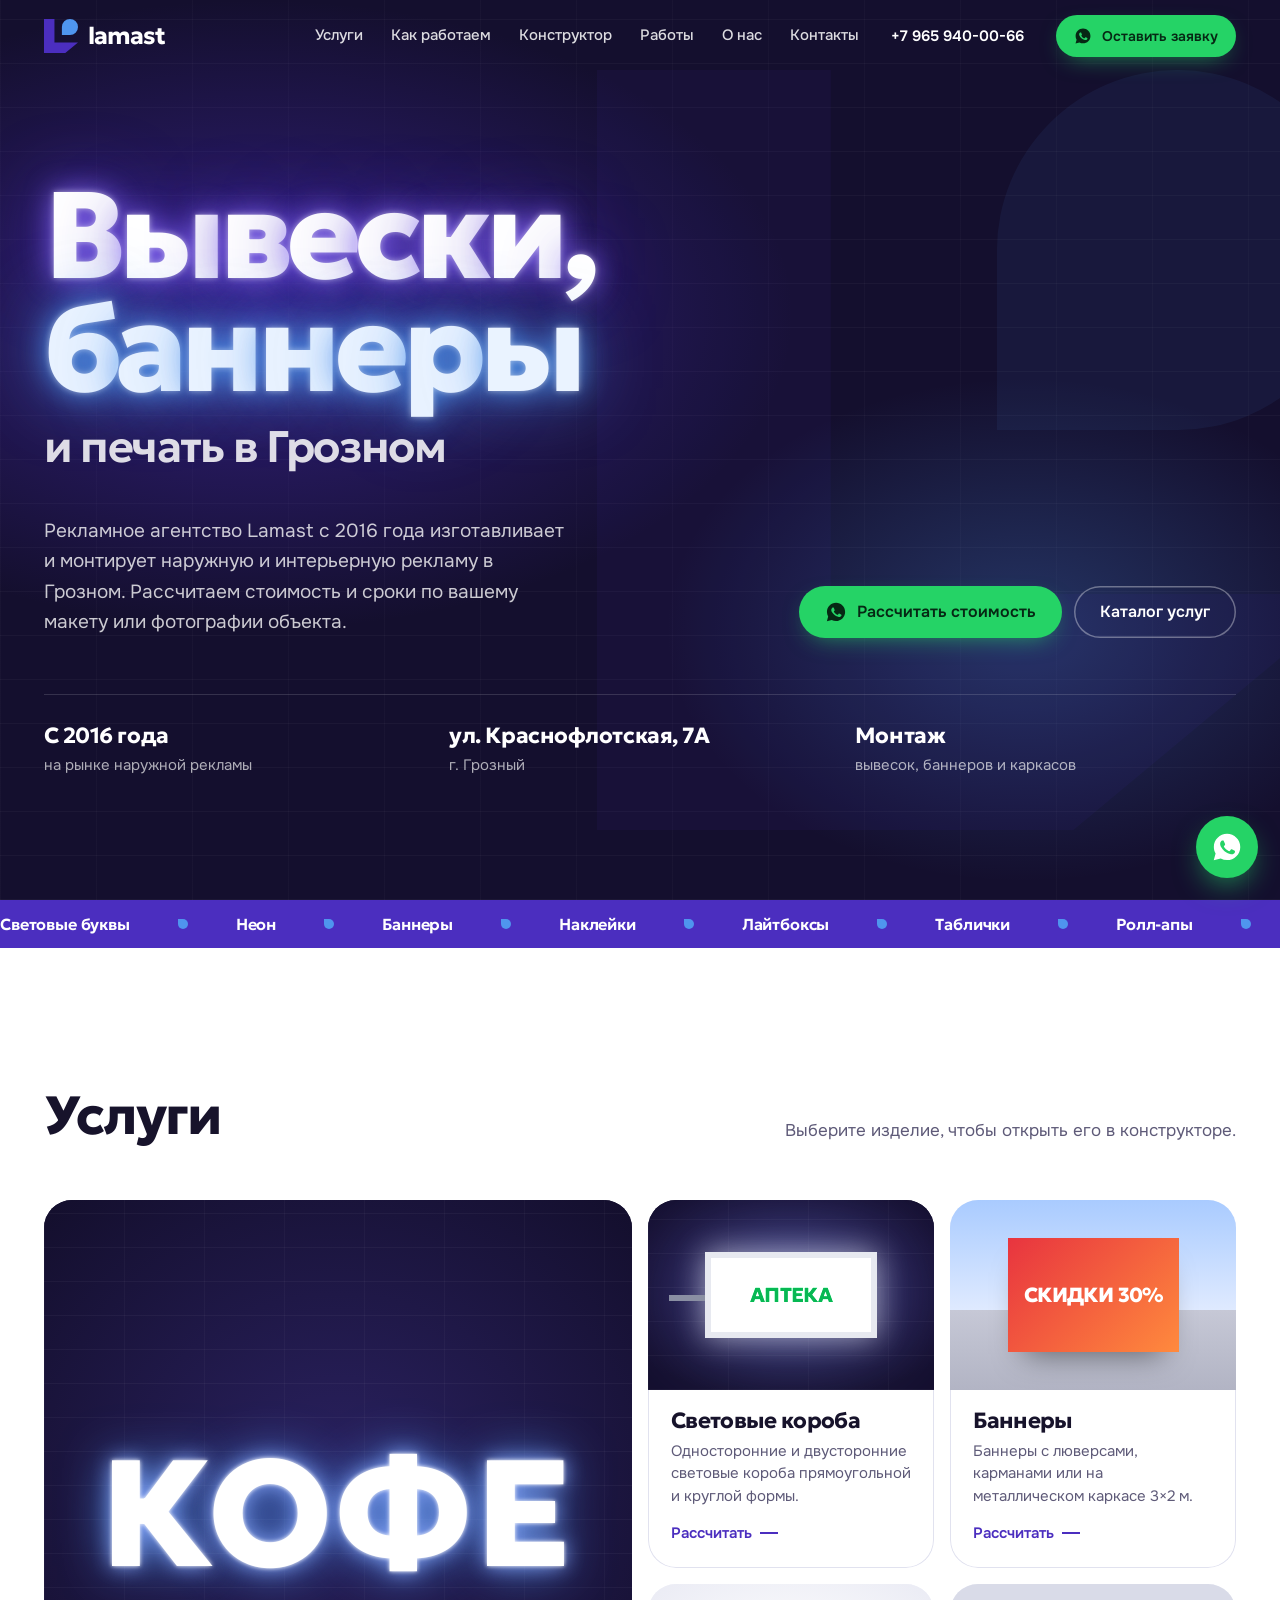
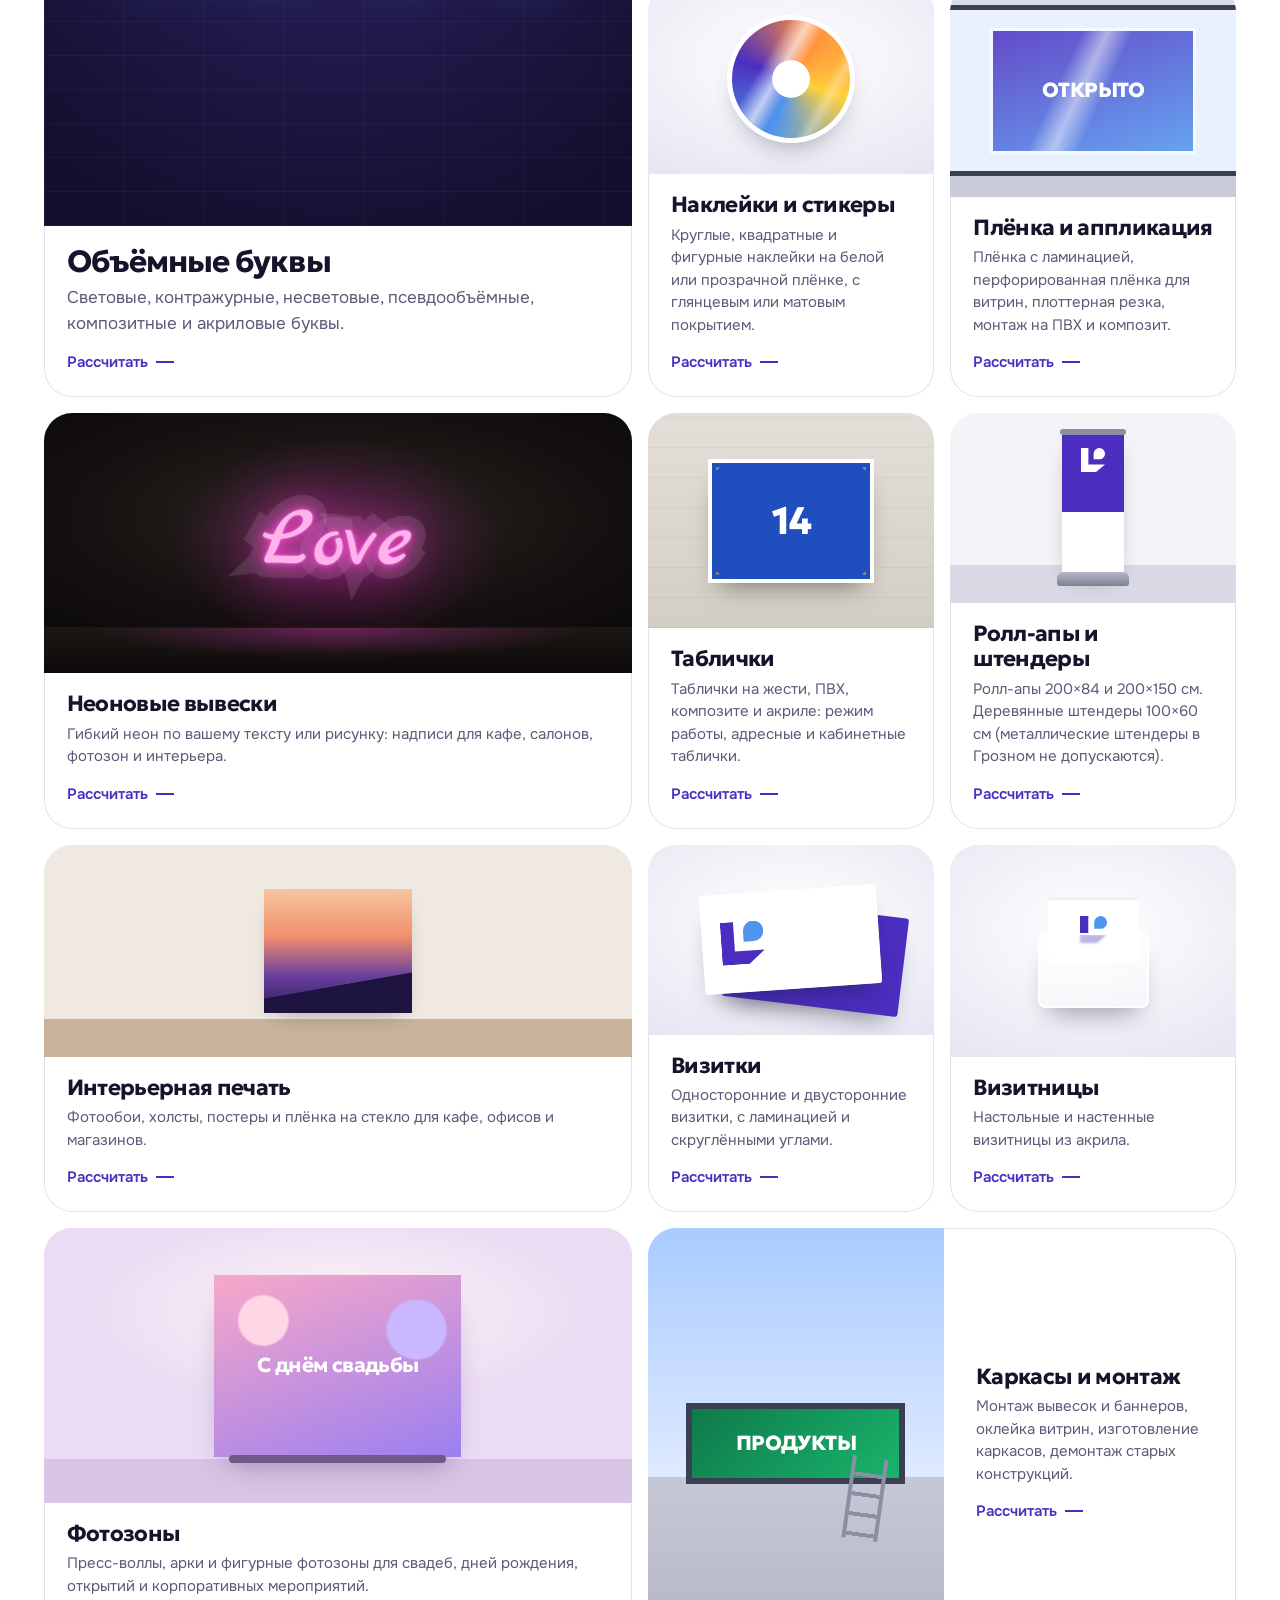
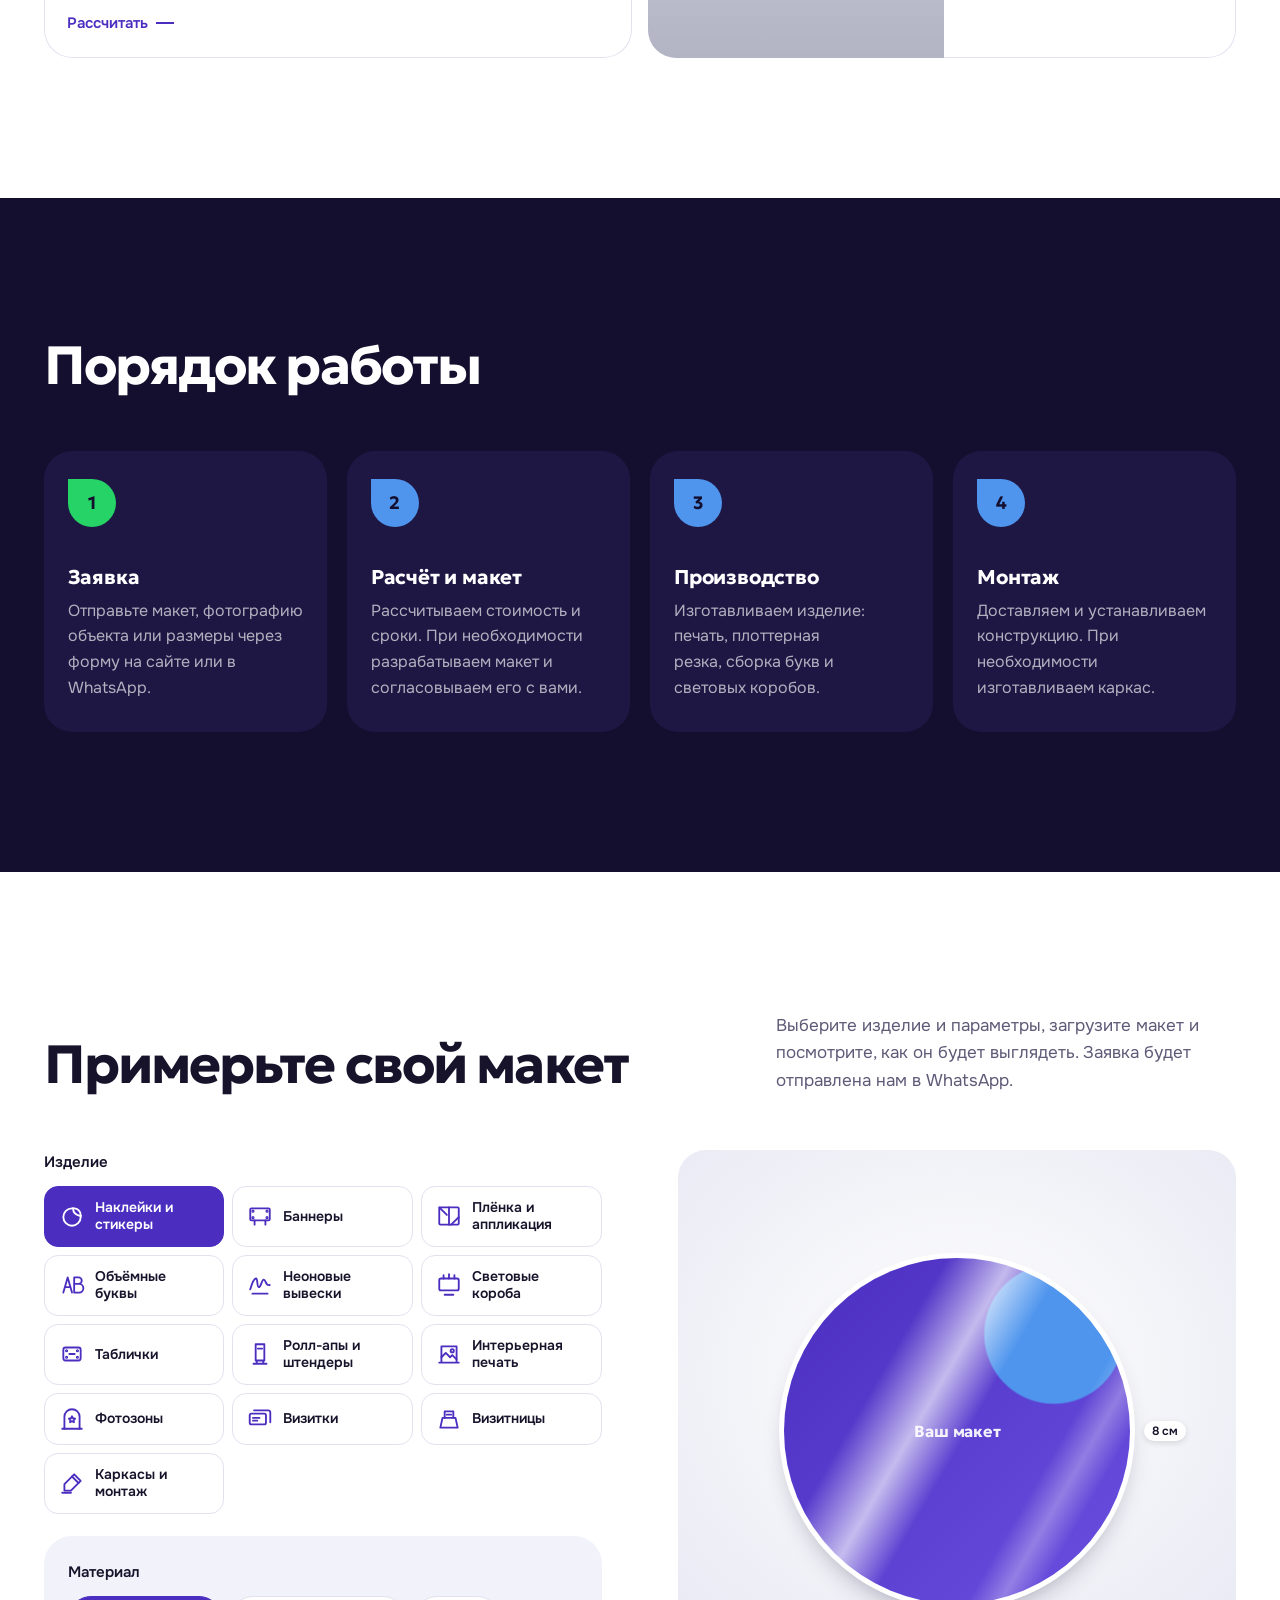
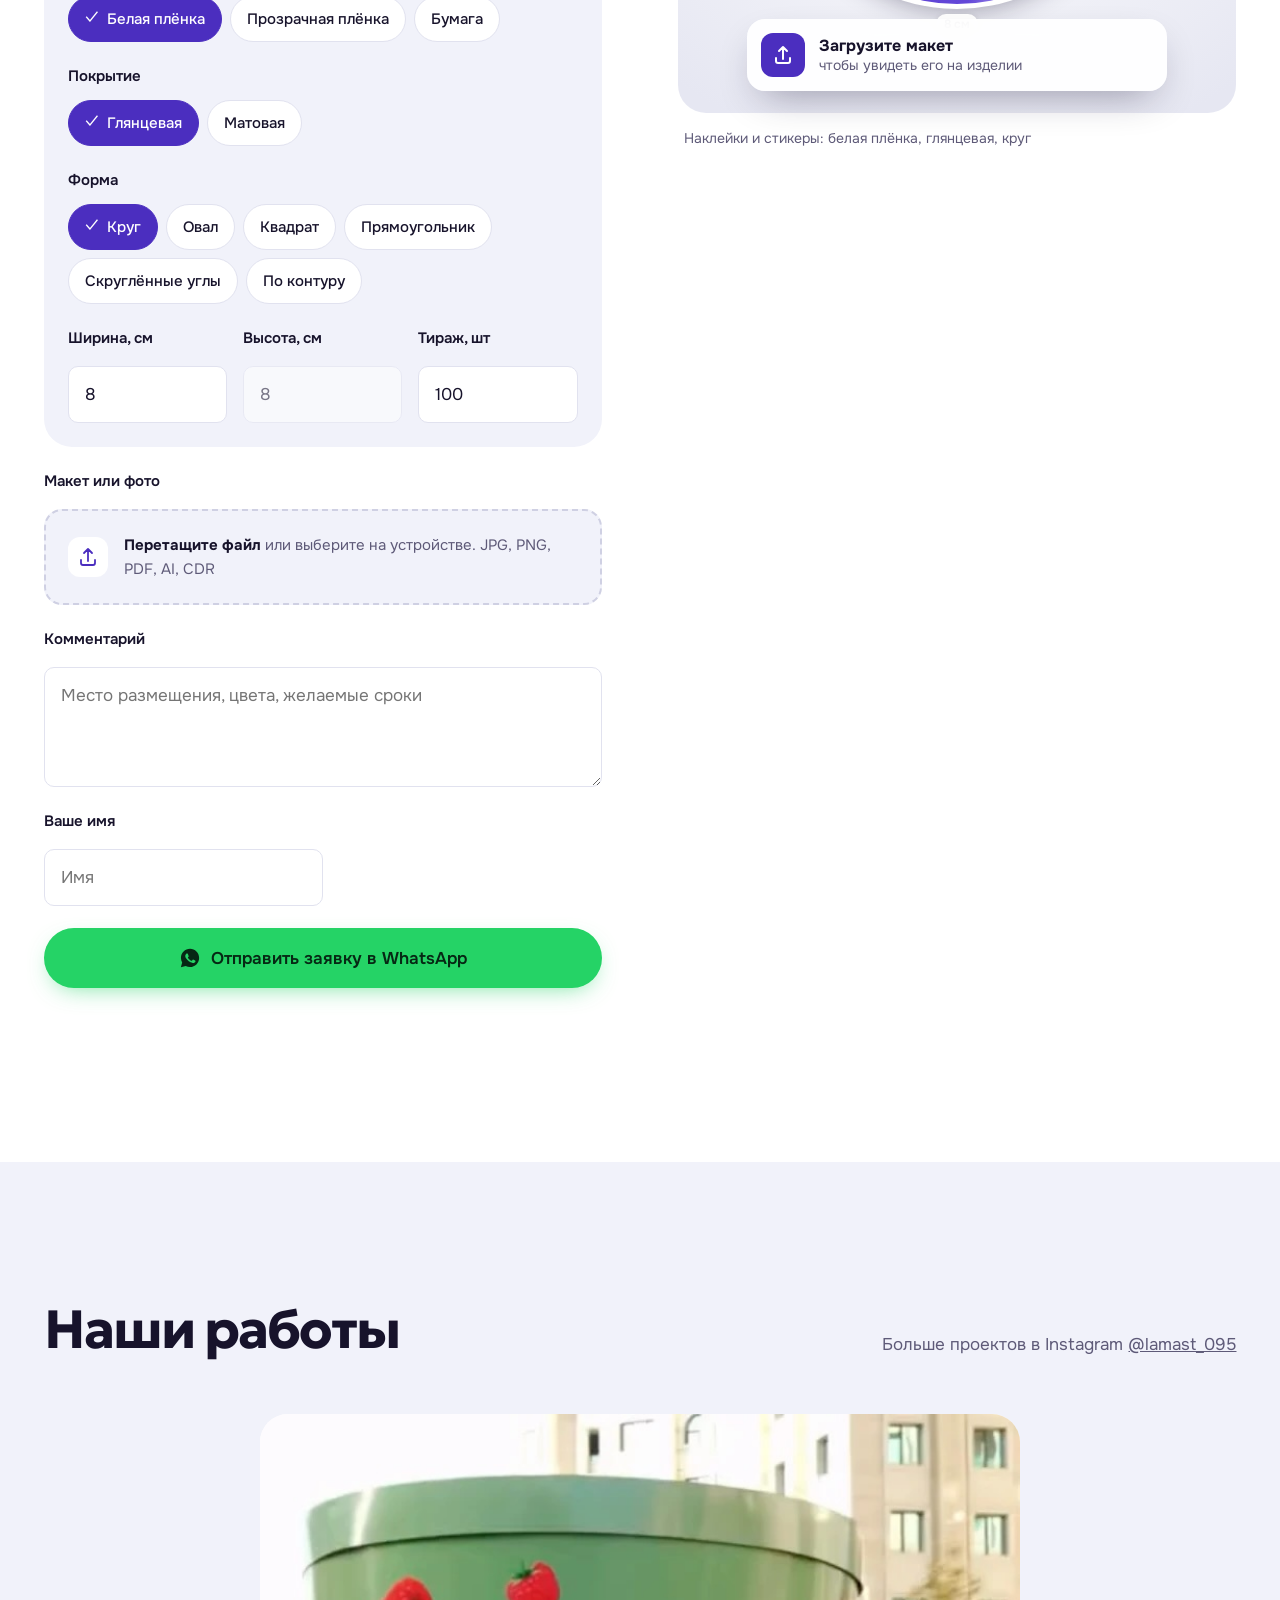
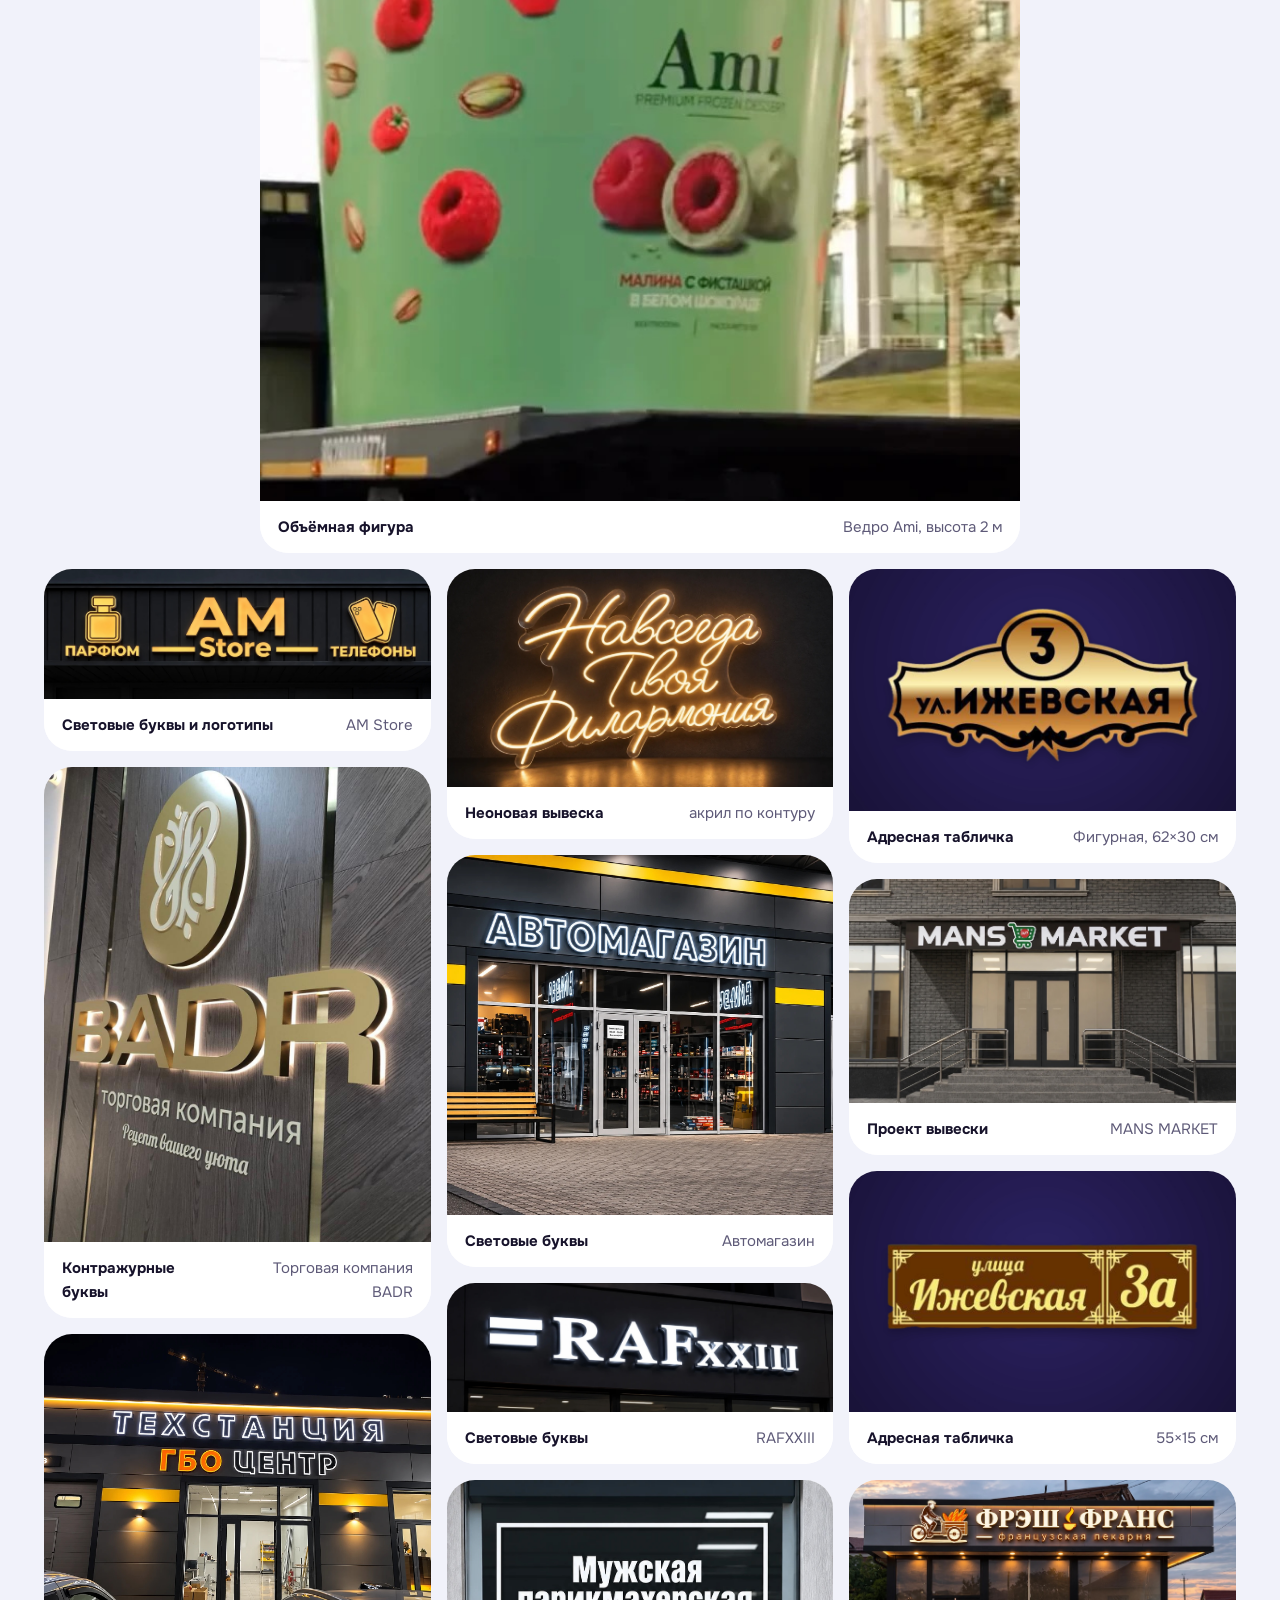
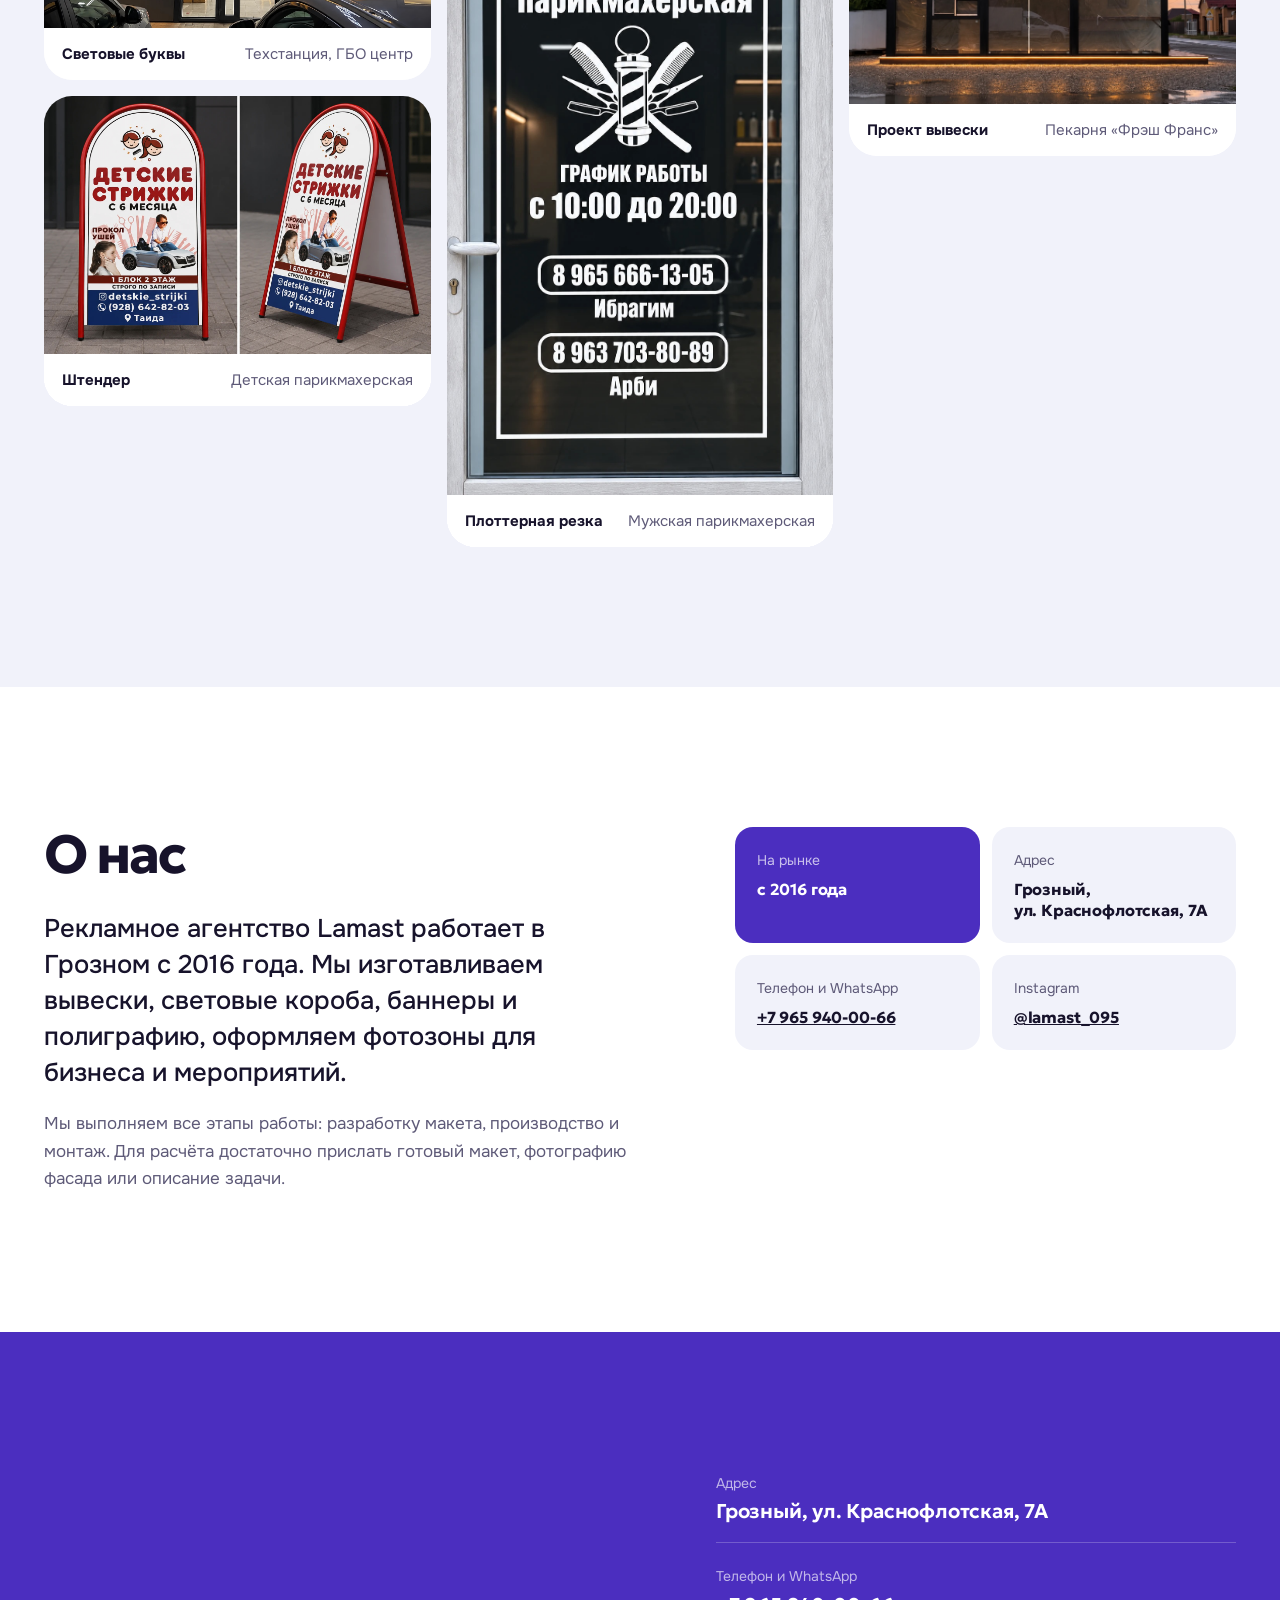
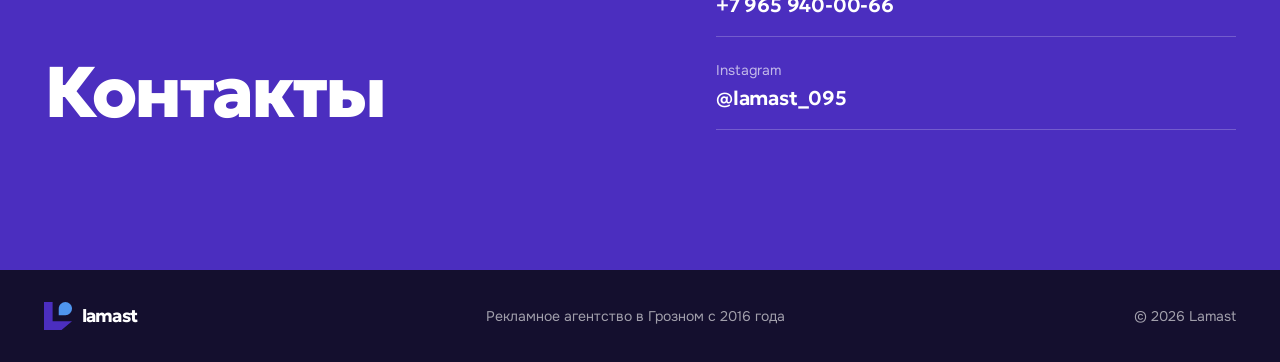
==== index.html @ 2061dadb "Новое фото MANS MARKET в работах Co-Authored-By: Claude Opus 5.5 <noreply@anthropic.com>" ====
<!doctype html>
<html lang="ru">
<head>
  <meta charset="utf-8">
  <meta name="viewport" content="width=device-width, initial-scale=1">
  <title>Lamast: вывески, баннеры и печать в Грозном</title>
  <meta name="description" content="Рекламное агентство в Грозном с 2016 года. Световые буквы и короба, баннеры, наклейки, таблички, ролл-апы, фотозоны и визитки. Расчёт стоимости по вашему макету.">
  <meta name="theme-color" content="#140F2E">
  <meta property="og:title" content="Lamast, рекламное агентство в Грозном">
  <meta property="og:description" content="Вывески, баннеры, наклейки, фотозоны и визитки. Грозный, Краснофлотская, 7А.">
  <link rel="icon" href="assets/logo-mark.svg" type="image/svg+xml">
  <link rel="preconnect" href="https://fonts.googleapis.com">
  <link rel="preconnect" href="https://fonts.gstatic.com" crossorigin>
  <link href="https://fonts.googleapis.com/css2?family=Geologica:wght@400;500;600;700;800&family=Onest:wght@400;500;600&family=Marck+Script&display=swap" rel="stylesheet">
  <link rel="stylesheet" href="styles.css?v=202611181618">
  <script type="application/ld+json">
  {
    "@context": "https://schema.org",
    "@type": "LocalBusiness",
    "name": "Lamast",
    "description": "Рекламное агентство: вывески, световые буквы и короба, баннеры, наклейки, таблички, ролл-апы, фотозоны, визитки",
    "foundingDate": "2016",
    "telephone": "+7 965 940-00-66",
    "address": {
      "@type": "PostalAddress",
      "streetAddress": "ул. Краснофлотская, 7А",
      "addressLocality": "Грозный",
      "addressRegion": "Чеченская Республика",
      "addressCountry": "RU"
    },
    "areaServed": "Грозный",
    "sameAs": ["https://instagram.com/lamast_095"]
  }
  </script>
</head>
<body>
<a class="skip" href="#brief">К форме заявки</a>

<header class="nav" id="top">
  <div class="wrap nav__in">
    <a class="brand" href="#top" aria-label="Lamast, на главную">
      <img src="assets/logo-mark.svg" alt="" width="34" height="34">
      <span>lamast</span>
    </a>
    <nav class="nav__links" aria-label="Разделы">
      <a href="#services">Услуги</a>
      <a href="#process">Как работаем</a>
      <a href="#brief">Конструктор</a>
      <a href="#works">Работы</a>
      <a href="#about">О нас</a>
      <a href="#contacts">Контакты</a>
    </nav>
    <a class="nav__phone" data-cfg="phone" href="tel:+79659400066">+7 965 940-00-66</a>
    <a class="btn btn--wa btn--sm" href="#brief">
      <svg aria-hidden="true" viewBox="0 0 24 24"><use href="#i-wa"/></svg>
      Оставить заявку
    </a>
    <button class="nav__burger" aria-label="Меню" aria-expanded="false"><span></span><span></span></button>
  </div>
</header>

<main>
  <!-- HERO: ночной фасад, заголовок «включается» как световые буквы -->
  <section class="hero">
    <div class="hero__wall" aria-hidden="true"></div>
    <div class="wrap hero__in">
      <h1 class="hero__title" aria-label="Вывески, баннеры и печать в Грозном">
        <span class="neon" data-neon>Вывески,</span>
        <span class="neon neon--blue" data-neon>баннеры</span>
        <span class="hero__plain">и печать в Грозном</span>
      </h1>
      <div class="hero__row">
        <p class="hero__lead">Рекламное агентство Lamast с 2016 года изготавливает и монтирует наружную и интерьерную рекламу в Грозном. Рассчитаем стоимость и сроки по вашему макету или фотографии объекта.</p>
        <div class="hero__cta">
          <a class="btn btn--wa" href="#brief">
            <svg aria-hidden="true" viewBox="0 0 24 24"><use href="#i-wa"/></svg>
            Рассчитать стоимость
          </a>
          <a class="btn btn--ghost" href="#services">Каталог услуг</a>
        </div>
      </div>
      <ul class="hero__facts">
        <li><b>С 2016 года</b> на рынке наружной рекламы</li>
        <li><b>ул. Краснофлотская, 7А</b> г. Грозный</li>
        <li><b>Монтаж</b> вывесок, баннеров и каркасов</li>
      </ul>
    </div>
  </section>

  <!-- бегущая строка -->
  <div class="ticker" aria-hidden="true">
    <div class="ticker__track">
      <span>Световые буквы</span><span>Неон</span><span>Баннеры</span><span>Наклейки</span><span>Лайтбоксы</span><span>Таблички</span><span>Ролл-апы</span><span>Фотозоны</span><span>Визитки</span><span>Оклейка витрин</span><span>Интерьерная печать</span>
      <span>Световые буквы</span><span>Неон</span><span>Баннеры</span><span>Наклейки</span><span>Лайтбоксы</span><span>Таблички</span><span>Ролл-апы</span><span>Фотозоны</span><span>Визитки</span><span>Оклейка витрин</span><span>Интерьерная печать</span>
    </div>
  </div>

  <!-- УСЛУГИ -->
  <section class="services" id="services">
    <div class="wrap">
      <div class="sec-head">
        <h2>Услуги</h2>
        <p>Выберите изделие, чтобы открыть его в конструкторе.</p>
      </div>

      <div class="catalog" data-services>
        <!-- карточки строятся из PRODUCTS в script.js -->
      </div>
    </div>
  </section>

  <!-- ПРОЦЕСС: реальная последовательность, поэтому с номерами -->
  <section class="process" id="process">
    <div class="wrap">
      <div class="sec-head sec-head--light">
        <h2>Порядок работы</h2>
      </div>
      <ol class="steps">
        <li>
          <h3>Заявка</h3>
          <p>Отправьте макет, фотографию объекта или размеры через форму на сайте или в WhatsApp.</p>
        </li>
        <li>
          <h3>Расчёт и макет</h3>
          <p>Рассчитываем стоимость и сроки. При необходимости разрабатываем макет и согласовываем его с вами.</p>
        </li>
        <li>
          <h3>Производство</h3>
          <p>Изготавливаем изделие: печать, плоттерная резка, сборка букв и световых коробов.</p>
        </li>
        <li>
          <h3>Монтаж</h3>
          <p>Доставляем и устанавливаем конструкцию. При необходимости изготавливаем каркас.</p>
        </li>
      </ol>
    </div>
  </section>

  <!-- БРИФ → WHATSAPP: конструктор + предпросмотр -->
  <section class="brief" id="brief">
    <div class="wrap">
      <div class="sec-head">
        <h2>Примерьте свой макет</h2>
        <p>Выберите изделие и параметры, загрузите макет и посмотрите, как он будет выглядеть. Заявка будет отправлена нам в WhatsApp.</p>
      </div>
      <div class="brief__in">
        <form id="briefForm" class="brief__form" novalidate>
          <fieldset class="field">
            <legend>Изделие</legend>
            <div class="products" data-products></div>
          </fieldset>

          <div class="config" data-config></div>

          <div class="field">
            <span id="dropLabel">Макет или фото</span>
            <label class="drop" data-drop>
              <input type="file" name="files" multiple accept="image/*,.pdf,.ai,.cdr,.eps,.psd,.svg,.tif,.tiff,.zip" aria-labelledby="dropLabel">
              <svg aria-hidden="true" viewBox="0 0 24 24"><path d="M12 16V4m0 0-4 4m4-4 4 4M5 15v3a2 2 0 0 0 2 2h10a2 2 0 0 0 2-2v-3"/></svg>
              <span><b>Перетащите файл</b> или выберите на устройстве. JPG, PNG, PDF, AI, CDR</span>
            </label>
            <ul class="files" data-files></ul>
          </div>

          <label class="field">
            <span>Комментарий</span>
            <textarea name="desc" rows="3" placeholder="Место размещения, цвета, желаемые сроки"></textarea>
          </label>

          <div class="field-row" data-contact-row>
            <label class="field" data-city-field>
              <span>Адрес объекта</span>
              <input name="city" type="text" value="Грозный" placeholder="Город, улица" autocomplete="address-level2">
            </label>
            <label class="field">
              <span>Ваше имя</span>
              <input name="name" type="text" placeholder="Имя" autocomplete="given-name">
            </label>
          </div>

          <button class="btn btn--wa btn--lg" type="submit">
            <svg aria-hidden="true" viewBox="0 0 24 24"><use href="#i-wa"/></svg>
            Отправить заявку в WhatsApp
          </button>
          <p class="form-note" data-note role="status" aria-live="polite"></p>
        </form>

        <aside class="preview" aria-label="Предпросмотр">
          <div class="stage-wrap">
            <div class="stage" data-stage aria-hidden="true"></div>
            <button type="button" class="stage__upload" data-stage-upload>
              <svg aria-hidden="true" viewBox="0 0 24 24"><path d="M12 16V4m0 0-4 4m4-4 4 4M5 15v3a2 2 0 0 0 2 2h10a2 2 0 0 0 2-2v-3"/></svg>
              <span><b>Загрузите макет</b>чтобы увидеть его на изделии</span>
            </button>
            <div class="stage__tools" data-stage-tools hidden>
              <div class="seg" role="group" aria-label="Как разместить макет">
                <button type="button" data-fit="cover" aria-pressed="true">Заполнить</button>
                <button type="button" data-fit="contain" aria-pressed="false">Целиком</button>
              </div>
              <div class="stage__pics" data-stage-pics></div>
              <button type="button" class="stage__replace" data-crop-open>Обрезать</button>
              <button type="button" class="stage__replace stage__replace--plain" data-stage-replace>Заменить</button>
            </div>
          </div>
          <p class="stage__cap" data-stage-cap></p>
        </aside>
      </div>
    </div>
  </section>

  <!-- РАБОТЫ: фото в assets/works -->
  <section class="works" id="works">
    <div class="wrap">
      <div class="sec-head">
        <h2>Наши работы</h2>
        <p>Больше проектов в Instagram <a data-cfg="insta" href="#" target="_blank" rel="noopener">@lamast_095</a></p>
      </div>
      <div class="works__grid">
        <figure class="work work--feature">
          <img src="assets/works/ami.jpg" alt="Объёмная фигура: ведро Ami высотой 2 м" width="730" height="660" loading="lazy" decoding="async">
          <figcaption><b>Объёмная фигура</b><span>Ведро Ami, высота 2 м</span></figcaption>
        </figure>
        <figure class="work">
          <img src="assets/works/amstore.jpg" alt="Световые буквы и логотипы: AM Store" width="1800" height="601" loading="lazy" decoding="async">
          <figcaption><b>Световые буквы и логотипы</b><span>AM Store</span></figcaption>
        </figure>
        <figure class="work">
          <img src="assets/works/badr.jpg" alt="Контражурные буквы: Торговая компания BADR" width="960" height="1180" loading="lazy" decoding="async">
          <figcaption><b>Контражурные буквы</b><span>Торговая компания BADR</span></figcaption>
        </figure>
        <figure class="work">
          <img src="assets/works/techstation.jpg" alt="Световые буквы: Техстанция, ГБО центр" width="1439" height="1093" loading="lazy" decoding="async">
          <figcaption><b>Световые буквы</b><span>Техстанция, ГБО центр</span></figcaption>
        </figure>
        <figure class="work">
          <img src="assets/works/shtender.jpg" alt="Штендер: Детская парикмахерская" width="1536" height="1024" loading="lazy" decoding="async">
          <figcaption><b>Штендер</b><span>Детская парикмахерская</span></figcaption>
        </figure>
        <figure class="work">
          <img src="assets/works/neon.jpg" alt="Неоновая вывеска: акрил по контуру, тёплый белый" width="1672" height="941" loading="lazy" decoding="async">
          <figcaption><b>Неоновая вывеска</b><span>акрил по контуру</span></figcaption>
        </figure>
        <figure class="work">
          <img src="assets/works/automag.jpg" alt="Световые буквы: Автомагазин" width="1300" height="1209" loading="lazy" decoding="async">
          <figcaption><b>Световые буквы</b><span>Автомагазин</span></figcaption>
        </figure>
        <figure class="work">
          <img src="assets/works/raf.jpg" alt="Световые буквы: RAFXXIII" width="1800" height="601" loading="lazy" decoding="async">
          <figcaption><b>Световые буквы</b><span>RAFXXIII</span></figcaption>
        </figure>
        <figure class="work">
          <img src="assets/works/barber.jpg" alt="Плоттерная резка: Мужская парикмахерская" width="995" height="1580" loading="lazy" decoding="async">
          <figcaption><b>Плоттерная резка</b><span>Мужская парикмахерская</span></figcaption>
        </figure>
        <figure class="work">
          <img src="assets/works/sign1.jpg" alt="Адресная табличка: Фигурная, 62×30 см" width="1600" height="1000" loading="lazy" decoding="async">
          <figcaption><b>Адресная табличка</b><span>Фигурная, 62×30 см</span></figcaption>
        </figure>
        <figure class="work">
          <img src="assets/works/mansmarket.jpg" alt="Проект вывески: MANS MARKET" width="1651" height="953" loading="lazy" decoding="async">
          <figcaption><b>Проект вывески</b><span>MANS MARKET</span></figcaption>
        </figure>
        <figure class="work">
          <img src="assets/works/sign2.jpg" alt="Адресная табличка: 55×15 см" width="1600" height="1000" loading="lazy" decoding="async">
          <figcaption><b>Адресная табличка</b><span>55×15 см</span></figcaption>
        </figure>
        <figure class="work">
          <img src="assets/works/fresh.jpg" alt="Проект вывески: Пекарня «Фрэш Франс»" width="1651" height="953" loading="lazy" decoding="async">
          <figcaption><b>Проект вывески</b><span>Пекарня «Фрэш Франс»</span></figcaption>
        </figure>
      </div>
    </div>
  </section>

  <!-- О НАС -->
  <section class="about" id="about">
    <div class="wrap about__in">
      <div class="about__text">
        <h2>О нас</h2>
        <p class="about__lead">Рекламное агентство Lamast работает в Грозном с 2016 года. Мы изготавливаем вывески, световые короба, баннеры и полиграфию, оформляем фотозоны для бизнеса и мероприятий.</p>
        <p>Мы выполняем все этапы работы: разработку макета, производство и монтаж. Для расчёта достаточно прислать готовый макет, фотографию фасада или описание задачи.</p>
      </div>
      <dl class="about__facts">
        <div><dt>На рынке</dt><dd data-cfg="founded">с 2016 года</dd></div>
        <div><dt>Адрес</dt><dd>Грозный, ул.&nbsp;Краснофлотская, 7А</dd></div>
        <div><dt>Телефон и WhatsApp</dt><dd><a data-cfg="phone2" href="#">+7 965 940-00-66</a></dd></div>
        <div><dt>Instagram</dt><dd><a data-cfg="insta" href="#" target="_blank" rel="noopener">@lamast_095</a></dd></div>
      </dl>
    </div>
  </section>

  <!-- КОНТАКТЫ -->
  <section class="contacts" id="contacts">
    <div class="wrap contacts__in">
      <h2 class="contacts__big">Контакты</h2>
      <dl class="contacts__list">
        <div><dt>Адрес</dt><dd><a data-cfg="address" href="#" target="_blank" rel="noopener">Грозный, ул. Краснофлотская, 7А</a></dd></div>
        <div><dt>Телефон и WhatsApp</dt><dd><a data-cfg="phone" href="#">+7 965 940-00-66</a></dd></div>
        <div><dt>Instagram</dt><dd><a data-cfg="insta" href="#" target="_blank" rel="noopener">@lamast_095</a></dd></div>
      </dl>
    </div>
  </section>
</main>

<footer class="footer">
  <div class="wrap footer__in">
    <a class="brand brand--light" href="#top"><img src="assets/logo-mark.svg" alt="" width="28" height="28"><span>lamast</span></a>
    <p>Рекламное агентство в Грозном с 2016 года</p>
    <p>© <span data-year></span> Lamast</p>
  </div>
</footer>

<!-- плавающая кнопка: сразу открывает чат WhatsApp -->
<a class="fab" href="https://wa.me/79659400066?text=%D0%97%D0%B4%D1%80%D0%B0%D0%B2%D1%81%D1%82%D0%B2%D1%83%D0%B9%D1%82%D0%B5!%20%D0%9F%D0%B8%D1%88%D1%83%20%D1%81%20%D1%81%D0%B0%D0%B9%D1%82%D0%B0%20Lamast." target="_blank" rel="noopener" aria-label="Написать в WhatsApp">
  <svg aria-hidden="true" viewBox="0 0 24 24"><use href="#i-wa"/></svg>
</a>


<!-- окно обрезки макета -->
<dialog class="crop" id="cropModal" aria-labelledby="cropTitle">
  <div class="crop__head">
    <h3 id="cropTitle">Обрезка макета</h3>
    <button type="button" class="crop__x" data-crop-close aria-label="Закрыть">×</button>
  </div>
  <div class="crop__area" data-crop-area>
    <div class="crop__stage" data-crop-stage>
      <canvas class="crop__img" data-crop-canvas></canvas>
      <div class="crop__box" data-crop-box>
        <i data-h="nw"></i><i data-h="ne"></i><i data-h="sw"></i><i data-h="se"></i>
      </div>
    </div>
  </div>
  <div class="crop__bar">
    <div class="seg" role="group" aria-label="Пропорции" data-crop-ratio>
      <button type="button" data-ratio="product" aria-pressed="true">Как у изделия</button>
      <button type="button" data-ratio="1" aria-pressed="false">Квадрат</button>
      <button type="button" data-ratio="free" aria-pressed="false">Свободно</button>
    </div>
    <button type="button" class="chip-btn" data-crop-rotate>Повернуть ↻</button>
    <button type="button" class="chip-btn" data-crop-reset>Исходник</button>
    <span class="crop__spacer"></span>
    <button type="button" class="btn btn--dark" data-crop-save>Сохранить</button>
  </div>
</dialog>

<svg width="0" height="0" style="position:absolute" aria-hidden="true">
  <symbol id="i-wa" viewBox="0 0 24 24"><path fill="currentColor" d="M12.04 2C6.58 2 2.13 6.45 2.13 11.91c0 1.75.46 3.45 1.32 4.95L2.05 22l5.25-1.38a9.9 9.9 0 0 0 4.74 1.21c5.46 0 9.91-4.45 9.91-9.91S17.5 2 12.04 2Zm5.8 14.05c-.24.68-1.42 1.32-1.96 1.37-.5.05-.97.23-3.27-.68-2.77-1.09-4.52-3.92-4.66-4.1-.13-.18-1.11-1.48-1.11-2.82 0-1.34.7-2 .95-2.27.25-.27.54-.34.72-.34h.52c.17 0 .4-.06.62.48.24.56.8 1.94.86 2.08.07.14.11.3.02.48-.09.18-.14.3-.27.45l-.41.48c-.14.13-.28.28-.12.56.16.27.72 1.18 1.54 1.92 1.06.95 1.95 1.24 2.23 1.38.27.14.43.11.59-.07.16-.18.68-.8.86-1.07.18-.27.36-.23.61-.14.25.09 1.6.75 1.87.89.27.14.45.2.52.32.07.11.07.66-.17 1.33Z"/></symbol>
</svg>

<script src="config.js?v=202611181618" defer></script>
<script src="preview.js?v=202611181618" defer></script>
<script src="script.js?v=202611181618" defer></script>
</body>
</html>
---- styles.css ----
/* Lamast — палитра из логотипа */
:root {
  --violet: #4B2EBF;
  --violet-d: #3A219C;
  --sky: #4F95EE;
  --night: #140F2E;
  --night-2: #1E1744;
  --paper: #FFFFFF;
  --mist: #F1F2FA;
  --ink: #17132B;
  --muted: #5E5A78;
  --line: #E1E2EF;
  --wa: #25D366;
  --wa-d: #1DA851;

  --display: "Geologica", "Onest", system-ui, sans-serif;
  --text: "Onest", system-ui, -apple-system, "Segoe UI", sans-serif;

  --wrap: 1520px;
  --pad: clamp(20px, 3.4vw, 56px);
  --r-sm: 10px;
  --r: 18px;
  --r-lg: 28px;
}

*, *::before, *::after { box-sizing: border-box; }
html { scroll-behavior: smooth; scroll-padding-top: 80px; }
body {
  margin: 0;
  font: 400 17px/1.6 var(--text);
  color: var(--ink);
  background: var(--paper);
  -webkit-font-smoothing: antialiased;
}
img, svg { display: block; max-width: 100%; }
a { color: inherit; }
h1, h2, h3 { font-family: var(--display); margin: 0; line-height: 1.05; letter-spacing: -0.035em; text-wrap: balance; }
h2 { font-size: clamp(32px, 4.2vw, 64px); font-weight: 700; }
p { text-wrap: pretty; }
h3 { font-size: 20px; font-weight: 700; letter-spacing: -0.01em; }
p { margin: 0; }

.wrap { max-width: var(--wrap); margin: 0 auto; padding: 0 var(--pad); }

.skip { position: absolute; left: -9999px; top: 8px; z-index: 100; background: var(--paper); padding: 8px 14px; border-radius: 8px; }
.skip:focus { left: 8px; }

:focus-visible { outline: 3px solid var(--sky); outline-offset: 3px; border-radius: 6px; }

/* ---------- buttons ---------- */
.btn {
  --bg: var(--violet); --fg: #fff;
  display: inline-flex; align-items: center; justify-content: center; gap: 10px;
  min-height: 52px; padding: 0 26px;
  font: 600 16px/1 var(--text);
  color: var(--fg); background: var(--bg);
  border: 0; border-radius: 999px; cursor: pointer; text-decoration: none;
  transition: transform .18s ease, background-color .18s ease, box-shadow .18s ease;
}
.btn svg { width: 22px; height: 22px; flex: none; }
.btn:hover { transform: translateY(-2px); }
.btn:active { transform: translateY(0) scale(.98); }
.btn--wa { --bg: var(--wa); --fg: #062814; box-shadow: 0 8px 24px -10px rgba(37, 211, 102, .7); }
.btn--wa:hover { --bg: #2fe172; }
.btn--ghost { --bg: transparent; --fg: #fff; box-shadow: inset 0 0 0 1.5px rgba(255,255,255,.35); }
.btn--ghost:hover { box-shadow: inset 0 0 0 1.5px #fff; }
.btn--dark { --bg: var(--ink); }
.btn--sm { min-height: 42px; padding: 0 18px; font-size: 14px; }
.btn--sm svg { width: 18px; height: 18px; }
.btn--lg { min-height: 60px; padding: 0 32px; font-size: 17px; width: 100%; }

/* ---------- nav ---------- */
.nav {
  position: fixed; inset: 0 0 auto; z-index: 50;
  color: #fff;
  transition: background-color .25s ease, color .25s ease, box-shadow .25s ease;
}
.nav.is-solid { background: rgba(255,255,255,.92); backdrop-filter: blur(12px); color: var(--ink); box-shadow: 0 1px 0 var(--line); }
.nav__in { display: flex; align-items: center; gap: 32px; height: 72px; }
.brand { display: flex; align-items: center; gap: 10px; text-decoration: none; font: 700 24px/1 var(--display); letter-spacing: -0.04em; }
.nav__phone { text-decoration: none; font-weight: 600; font-size: 15px; white-space: nowrap; }
.nav__phone:hover { text-decoration: underline; text-underline-offset: 4px; }
.nav__links { display: flex; gap: 28px; margin-left: auto; }
.nav__links a { white-space: nowrap; text-decoration: none; font-size: 15px; font-weight: 500; opacity: .85; background: linear-gradient(currentColor, currentColor) 0 100% / 0 1.5px no-repeat; transition: background-size .25s ease, opacity .2s; padding-bottom: 2px; }
.nav__links a:hover { opacity: 1; background-size: 100% 1.5px; }
.nav__burger { display: none; }

/* ---------- hero ---------- */
.hero {
  position: relative; overflow: hidden;
  min-height: 100svh;
  display: flex; align-items: center;
  background: var(--night);
  color: #fff;
  padding: 120px 0 64px;
  isolation: isolate;
}
/* фасад: кирпичная кладка + огни улицы */
.hero__wall {
  position: absolute; inset: 0; z-index: -1;
  background:
    radial-gradient(60% 50% at 20% 35%, rgba(75, 46, 191, .55), transparent 70%),
    radial-gradient(40% 40% at 80% 70%, rgba(79, 149, 238, .28), transparent 70%),
    repeating-linear-gradient(0deg, rgba(255,255,255,.035) 0 1px, transparent 1px 44px),
    repeating-linear-gradient(90deg, rgba(255,255,255,.025) 0 1px, transparent 1px 96px),
    var(--night);
}
.hero__wall::after {
  /* логотип как огромный силуэт на стене */
  content: ""; position: absolute; right: -6vw; top: 50%; width: min(62vw, 760px); aspect-ratio: 1;
  transform: translateY(-50%);
  background: url("assets/logo-mark.svg") center / contain no-repeat;
  opacity: .07;
}
.hero__in { width: 100%; }
.hero__title {
  font-size: clamp(48px, 9.6vw, 168px);
  font-weight: 800;
  line-height: .92;
  letter-spacing: -0.05em;
  display: flex; flex-direction: column;
}
.hero__plain { font-weight: 600; font-size: .36em; letter-spacing: -0.03em; margin-top: .5em; color: rgba(255,255,255,.85); }

/* световые буквы */
.neon { display: block; color: #2a2350; }
.neon .ch { display: inline-block; transition: color .08s linear, text-shadow .08s linear; }
.neon .ch.on {
  color: #fff;
  text-shadow: 0 0 6px rgba(255,255,255,.55), 0 0 28px rgba(140, 110, 255, .9), 0 0 70px rgba(75, 46, 191, .9);
}
.neon--blue .ch.on {
  color: #EAF3FF;
  text-shadow: 0 0 6px rgba(255,255,255,.5), 0 0 28px rgba(79, 149, 238, .95), 0 0 70px rgba(79, 149, 238, .8);
}

.hero__row { display: flex; align-items: flex-end; justify-content: space-between; gap: 40px; margin-top: 48px; flex-wrap: wrap; }
.hero__lead { max-width: 520px; font-size: 19px; color: rgba(255,255,255,.78); }
.hero__cta { display: flex; gap: 12px; flex-wrap: wrap; }
.hero__facts {
  list-style: none; padding: 28px 0 0; margin: 56px 0 0;
  display: grid; grid-template-columns: repeat(3, 1fr); gap: 24px;
  border-top: 1px solid rgba(255,255,255,.14);
  font-size: 15px; color: rgba(255,255,255,.66);
}
.hero__facts b { display: block; font: 700 22px/1.2 var(--display); color: #fff; margin-bottom: 4px; letter-spacing: -0.02em; }

/* ---------- ticker ---------- */
.ticker { background: var(--violet); color: #fff; overflow: hidden; padding: 16px 0; }
.ticker__track { display: flex; gap: 48px; width: max-content; animation: ticker 40s linear infinite; }
.ticker span { font: 600 16px/1 var(--display); letter-spacing: -0.01em; white-space: nowrap; display: flex; align-items: center; gap: 48px; }
.ticker span::after { content: ""; width: 10px; height: 10px; border-radius: 0 50% 50% 50%; background: var(--sky); }
@keyframes ticker { to { transform: translateX(-50%); } }

/* ---------- sections ---------- */
.services, .works, .process, .brief, .contacts { padding: clamp(80px, 11vw, 140px) 0; }
.sec-head { display: grid; grid-template-columns: 1.1fr 1fr; gap: 40px; align-items: end; margin-bottom: 56px; }
.sec-head p { color: var(--muted); max-width: 460px; justify-self: end; }
.sec-head--light h2 { color: #fff; }

/* ---------- каталог услуг ---------- */
.catalog {
  display: grid; gap: 16px;
  grid-template-columns: repeat(4, minmax(0, 1fr));
  grid-auto-rows: minmax(330px, auto);
  grid-template-areas:
    "letters letters lightbox banner"
    "letters letters sticker film"
    "neon neon sign mobile"
    "interior interior cards holders"
    "photozone photozone mount mount";
}
.cat {
  position: relative; display: flex; flex-direction: column; text-align: left;
  border: 0; padding: 0; margin: 0; cursor: pointer; color: inherit; font: inherit;
  border-radius: var(--r-lg); overflow: hidden; background: var(--mist);
  transition: transform .25s ease, box-shadow .25s ease;
}
.cat:hover { transform: translateY(-3px); box-shadow: 0 24px 40px -24px rgba(20, 15, 46, .45); }
.cat__scene { position: relative; flex: 1; min-height: 190px; height: auto; border-radius: 0; pointer-events: none; }
.cat__scene .dim { display: none; }
.cat__body { display: grid; gap: 6px; padding: 18px 22px 22px; background: var(--paper); border: 1px solid var(--line); border-top: 0; border-radius: 0 0 var(--r-lg) var(--r-lg); }
.cat__title { font: 700 22px/1.15 var(--display); letter-spacing: -0.03em; }
.cat__text { color: var(--muted); font-size: 15px; line-height: 1.5; }
.cat__go { margin-top: 8px; font-weight: 600; font-size: 15px; color: var(--violet); display: inline-flex; align-items: center; gap: 8px; }
.cat__go::after { content: ""; width: 18px; height: 2px; background: currentColor; transition: width .25s ease; }
.cat:hover .cat__go::after { width: 32px; }

.cat--letters { grid-area: letters; }
.cat--letters .cat__title { font-size: clamp(26px, 2.4vw, 36px); }
.cat--letters .cat__text { font-size: 17px; max-width: 46ch; }
.cat--lightbox { grid-area: lightbox; } .cat--banner { grid-area: banner; }
.cat--sticker { grid-area: sticker; } .cat--film { grid-area: film; }
.cat--sign { grid-area: sign; } .cat--mobile { grid-area: mobile; }
.cat--interior { grid-area: interior; } .cat--photozone { grid-area: photozone; }
.cat--cards { grid-area: cards; } .cat--holders { grid-area: holders; }
.cat--mount { grid-area: mount; flex-direction: row; min-height: 0; }
.cat--mount .cat__scene { flex: 1.3; min-height: 220px; }
.cat--mount .cat__body { flex: 1; align-content: center; border-radius: 0 var(--r-lg) var(--r-lg) 0; border-top: 1px solid var(--line); border-left: 0; padding: 32px; }

/* ---------- works ---------- */
.works { background: var(--mist); }
.works__grid { columns: 3 320px; column-gap: 16px; }
.work { break-inside: avoid; margin: 0 0 16px; border-radius: var(--r-lg); overflow: hidden; background: var(--paper); }
.work img { display: block; width: 100%; height: auto; transition: transform .5s ease; }
.work:hover img { transform: scale(1.025); }
.work figcaption { position: relative; z-index: 1; display: flex; justify-content: space-between; align-items: baseline; gap: 12px; padding: 14px 18px; font-size: 15px; background: var(--paper); }
.work figcaption span { color: var(--muted); text-align: right; }

/* ---------- process ---------- */
.process { background: var(--night); color: #fff; }
.steps { list-style: none; padding: 0; margin: 0; display: grid; grid-template-columns: repeat(4, 1fr); gap: 20px; counter-reset: step; }
.steps li { counter-increment: step; padding: 28px 24px 32px; border-radius: var(--r-lg); background: var(--night-2); position: relative; }
.steps li::before { content: counter(step); display: grid; place-items: center; width: 48px; height: 48px; margin-bottom: 40px; border-radius: 0 50% 50% 50%; background: var(--sky); color: var(--night); font: 700 18px/1 var(--display); }
.steps li:first-child::before { background: var(--wa); }
.steps h3 { margin-bottom: 10px; }
.steps p { color: rgba(255,255,255,.66); font-size: 16px; }

/* ---------- brief ---------- */
.brief__in { display: grid; grid-template-columns: 1.15fr .85fr; gap: clamp(32px, 6vw, 88px); align-items: start; }
.brief__sub { color: var(--muted); margin: 18px 0 36px; max-width: 520px; }
form { display: grid; gap: 22px; }
.field { display: grid; gap: 8px; border: 0; margin: 0; padding: 0; min-width: 0; }
.field > span, .field legend { font-weight: 600; font-size: 15px; padding: 0; margin-bottom: 8px; }
fieldset.field legend { margin-bottom: 12px; }
.field-row { display: grid; grid-template-columns: 1fr 1fr; gap: 16px; }
input[type="text"], textarea {
  width: 100%; font: inherit; color: inherit;
  padding: 14px 16px; border-radius: var(--r-sm);
  border: 1.5px solid var(--line); background: var(--paper);
  transition: border-color .2s, box-shadow .2s;
}
textarea { resize: vertical; min-height: 120px; }
input[type="text"]:hover, textarea:hover { border-color: #c8c9dc; }
input[type="text"]:focus, textarea:focus { outline: none; border-color: var(--violet); box-shadow: 0 0 0 4px rgba(75, 46, 191, .14); }

.chips { display: flex; flex-wrap: wrap; gap: 8px; }
.chip input { position: absolute; opacity: 0; pointer-events: none; }
.chip span { display: inline-flex; align-items: center; gap: 8px; padding: 10px 16px; border-radius: 999px; border: 1.5px solid var(--line); font-size: 15px; font-weight: 500; cursor: pointer; user-select: none; transition: background-color .15s, color .15s, border-color .15s, transform .15s; }
.chip span:hover { border-color: var(--violet); }
.chip input:checked + span { background: var(--violet); border-color: var(--violet); color: #fff; }
.chip input:checked + span::before { content: "✓"; font-size: 13px; }
.chip input:focus-visible + span { outline: 3px solid var(--sky); outline-offset: 2px; }
.chip.pulse span { animation: pulse .6s ease; }
@keyframes pulse { 40% { transform: scale(1.08); } }

.drop {
  position: relative; display: flex; align-items: center; gap: 16px;
  padding: 22px; border-radius: var(--r); border: 2px dashed #cfd0e3; background: var(--mist);
  cursor: pointer; transition: border-color .2s, background-color .2s;
  color: var(--muted); font-size: 15px;
}
.drop b { color: var(--ink); }
.drop svg { width: 40px; height: 40px; flex: none; fill: none; stroke: var(--violet); stroke-width: 1.8; stroke-linecap: round; stroke-linejoin: round; padding: 8px; background: #fff; border-radius: 12px; }
.drop input { position: absolute; inset: 0; opacity: 0; cursor: pointer; }
.drop:hover, .drop.is-over { border-color: var(--violet); background: #ebe7fb; }
.drop:focus-within { outline: 3px solid var(--sky); outline-offset: 3px; }

.files { list-style: none; padding: 0; margin: 0; display: grid; gap: 8px; }
.files:empty { display: none; }
.files li { display: grid; grid-template-columns: 44px 1fr auto; align-items: center; gap: 12px; padding: 8px 8px 8px 8px; border-radius: 12px; background: var(--mist); font-size: 14px; }
.files .thumb { width: 44px; height: 44px; border-radius: 8px; object-fit: cover; background: var(--violet); color: #fff; display: grid; place-items: center; font: 700 11px/1 var(--display); }
.files .meta { min-width: 0; }
.files .meta b { display: block; font-weight: 600; overflow: hidden; text-overflow: ellipsis; white-space: nowrap; }
.files .meta small { color: var(--muted); }
.files button { width: 36px; height: 36px; border-radius: 50%; border: 0; background: #fff; cursor: pointer; font-size: 20px; line-height: 1; color: var(--muted); }
.files button:hover { background: var(--ink); color: #fff; }

.form-note { font-size: 14px; color: var(--muted); min-height: 1.4em; margin-top: -8px; }
.form-note.is-error { color: #c62f4b; }

/* phone preview */
.phone {
  position: sticky; top: 100px;
  border-radius: 36px; overflow: hidden;
  background: #0b141a; color: #e9edef;
  box-shadow: 0 0 0 10px #1b1b22, 0 40px 80px -30px rgba(20, 15, 46, .55);
  display: flex; flex-direction: column; min-height: 560px;
}
.phone__top { display: flex; align-items: center; gap: 12px; padding: 18px 18px; background: #202c33; }
.phone__top img { background: #fff; border-radius: 50%; padding: 6px; }
.phone__top b { display: block; font-size: 16px; }
.phone__top small { color: #8696a0; font-size: 13px; }
.phone__chat {
  flex: 1; padding: 20px 16px; display: flex; flex-direction: column; gap: 10px;
  background: #0b141a radial-gradient(rgba(255,255,255,.035) 1px, transparent 1.5px) 0 0 / 18px 18px;
}
.bubble { max-width: 86%; padding: 8px 10px 6px; border-radius: 10px; font-size: 14.5px; line-height: 1.45; white-space: pre-wrap; overflow-wrap: anywhere; }
.bubble--in { background: #202c33; border-top-left-radius: 2px; }
.bubble--out { align-self: flex-end; background: #005c4b; border-top-right-radius: 2px; transition: transform .2s ease; }
.bubble--out.bump { transform: scale(1.02); }
.bubble time { display: block; text-align: right; font-size: 11px; color: rgba(233,237,239,.6); margin-top: 2px; }
.bubble__thumbs { display: grid; grid-template-columns: repeat(2, 1fr); gap: 4px; margin: -2px -4px 6px; }
.bubble__thumbs:empty { display: none; }
.bubble__thumbs > * { border-radius: 6px; aspect-ratio: 1; object-fit: cover; width: 100%; background: #0a4a3d; display: grid; place-items: center; font-size: 12px; text-align: center; padding: 6px; overflow-wrap: anywhere; }
.bubble__thumbs > :only-child { grid-column: span 2; aspect-ratio: 4 / 3; }
.bubble__text .ph { color: rgba(233,237,239,.5); }
.phone__bar { display: flex; align-items: center; gap: 10px; padding: 12px 14px; background: #0b141a; }
.phone__bar span { flex: 1; background: #202c33; border-radius: 999px; padding: 10px 16px; color: #8696a0; font-size: 14px; }
.phone__bar i { width: 42px; height: 42px; border-radius: 50%; background: #00a884; }

/* ---------- contacts ---------- */
.contacts { background: var(--violet); color: #fff; }
.contacts__in { display: grid; grid-template-columns: 1.2fr 1fr; gap: 48px; align-items: end; }
.contacts__big { font-size: clamp(36px, 5.6vw, 76px); font-weight: 800; letter-spacing: -0.04em; }
.contacts__list { margin: 0; display: grid; gap: 22px; }
.contacts__list div { padding-bottom: 18px; border-bottom: 1px solid rgba(255,255,255,.22); }
.contacts__list dt { font-size: 14px; color: rgba(255,255,255,.66); }
.contacts__list dd { margin: 4px 0 0; font: 600 20px/1.3 var(--display); letter-spacing: -0.01em; }
.contacts__list a { text-decoration: none; }
.contacts__list a:hover { text-decoration: underline; text-underline-offset: 4px; }

/* ---------- footer ---------- */
.footer { background: var(--night); color: rgba(255,255,255,.6); padding: 32px 0; font-size: 14px; }
.footer__in { display: flex; align-items: center; justify-content: space-between; gap: 24px; flex-wrap: wrap; }
.brand--light { color: #fff; font-size: 18px; }

/* ---------- fab ---------- */
.fab {
  position: fixed; right: 22px; bottom: 22px; z-index: 40;
  width: 62px; height: 62px; border-radius: 50%;
  background: var(--wa); color: #fff; display: grid; place-items: center;
  box-shadow: 0 12px 30px -8px rgba(37, 211, 102, .7);
  transition: transform .2s ease, opacity .3s ease;
}
.fab svg { width: 32px; height: 32px; }
.fab:hover { transform: scale(1.07); }
.fab.is-hidden { opacity: 0; pointer-events: none; transform: scale(.8); }

/* ---------- modal ---------- */
.modal { border: 0; border-radius: var(--r-lg); padding: 36px; max-width: 520px; width: calc(100% - 32px); color: var(--ink); }
.modal::backdrop { background: rgba(20, 15, 46, .6); backdrop-filter: blur(4px); }
.modal[open] { animation: pop .25s ease; }
@keyframes pop { from { transform: translateY(12px); opacity: 0; } }
.modal h3 { font-size: 24px; margin-bottom: 10px; padding-right: 30px; }
.modal > p { color: var(--muted); margin-bottom: 24px; font-size: 15px; }
.modal__x { position: absolute; right: 16px; top: 16px; width: 40px; height: 40px; border-radius: 50%; border: 0; background: var(--mist); font-size: 24px; cursor: pointer; }
.modal__steps { list-style: none; padding: 0; margin: 0; display: grid; gap: 14px; }
.modal__steps li { display: grid; gap: 8px; }
.modal__steps li > span { font-size: 14px; color: var(--muted); }
.modal__steps .btn { width: 100%; }
.modal__steps .btn.is-done { --bg: #e7f8ee; --fg: #136b37; }
kbd { font: 600 12px/1 var(--text); padding: 3px 6px; border-radius: 5px; background: var(--mist); border: 1px solid var(--line); }

/* ---------- responsive ---------- */
@media (max-width: 1024px) {
  .steps { grid-template-columns: repeat(2, 1fr); }
  .brief__in { grid-template-columns: 1fr; }
  .phone { position: relative; top: 0; max-width: 420px; min-height: 460px; margin: 0 auto; width: 100%; }
}
@media (max-width: 820px) {
  .nav__in > .btn { display: none; }

  .sec-head { grid-template-columns: 1fr; gap: 16px; margin-bottom: 36px; }
  .sec-head p { justify-self: start; }
  .hero__facts { grid-template-columns: 1fr; gap: 16px; }
  .hero__facts li { display: flex; align-items: baseline; gap: 12px; }
  .hero__facts b { margin: 0; font-size: 18px; white-space: nowrap; }
  .contacts__in { grid-template-columns: 1fr; }
}
@media (max-width: 560px) {
  body { font-size: 16px; }
  .hero { padding-top: 104px; }
  .hero__lead { font-size: 17px; }
  .hero__cta, .hero__cta .btn { width: 100%; }
  .steps { grid-template-columns: 1fr; }
  .steps li::before { margin-bottom: 20px; }
  .field-row { grid-template-columns: 1fr; }
  .drop { flex-direction: column; text-align: center; }
  .modal { padding: 28px 22px; }
}

@media (prefers-reduced-motion: reduce) {
  *, *::before, *::after { animation: none !important; transition: none !important; }
  html { scroll-behavior: auto; }
}

/* =====================================================
   Конструктор
   ===================================================== */
.brief { background: var(--paper); }
.brief__in { grid-template-columns: minmax(0, 1fr) minmax(0, 1fr); }
.products { display: grid; grid-template-columns: repeat(auto-fill, minmax(150px, 1fr)); gap: 8px; }
.prod input { position: absolute; opacity: 0; pointer-events: none; }
.prod span {
  display: flex; align-items: center; gap: 10px; height: 100%;
  padding: 12px 14px; border-radius: 14px; border: 1.5px solid var(--line);
  cursor: pointer; font-size: 14px; line-height: 1.25; transition: border-color .15s, background-color .15s, color .15s, transform .15s;
}
.prod b { font-weight: 600; }
.prod svg { width: 26px; height: 26px; flex: none; fill: none; stroke: var(--violet); stroke-width: 1.7; stroke-linecap: round; stroke-linejoin: round; }
.prod span:hover { border-color: var(--violet); transform: translateY(-2px); }
.prod input:checked + span { background: var(--violet); border-color: var(--violet); color: #fff; }
.prod input:checked + span svg { stroke: #fff; }
.prod input:focus-visible + span { outline: 3px solid var(--sky); outline-offset: 2px; }
.prod.pulse span { animation: pulse .6s ease; }

.config { display: grid; gap: 22px; padding: 24px; border-radius: var(--r-lg); background: var(--mist); }
.config:empty { display: none; }
.config.is-in { animation: cfgIn .3s ease; }
@keyframes cfgIn { from { opacity: 0; transform: translateY(6px); } }
.config .chip span { background: #fff; }
.config .chip input:checked + span { background: var(--violet); }
.config input[type="text"] { background: #fff; }
.config input:disabled { opacity: .55; }
.field-row--1 { grid-template-columns: 1fr; max-width: 50%; }
.field-row--3 { grid-template-columns: repeat(3, 1fr); }
.chips--sm { margin-top: -10px; }
.chip-btn { padding: 7px 12px; border-radius: 999px; border: 1.5px solid var(--line); background: #fff; font: 500 13px/1 var(--text); cursor: pointer; color: var(--ink); }
.chip-btn:hover { border-color: var(--violet); }

/* правая колонка */
.preview { position: sticky; top: 96px; display: grid; gap: 14px; }
.stage {
  position: relative; height: clamp(320px, 34vw, 430px); border-radius: var(--r-lg); overflow: hidden;
  display: grid; place-items: center; transition: background .4s ease;
}
.stage__cap { font-size: 14px; color: var(--muted); padding: 0 6px; }
.stage__cap::first-letter { text-transform: uppercase; }

/* фоны сцен */
.bg-desk { background: radial-gradient(80% 70% at 50% 40%, #fff, #e6e7f2); }
.bg-glass { background: linear-gradient(135deg, #cfe3ff 0%, #a9c6ee 45%, #dbe9ff 46%, #b8d1f3 100%); }
.bg-street { background: linear-gradient(180deg, #a9cbff 0%, #dfeaff 58%, #c6c8d6 58%, #b2b4c4 100%); }
.bg-shop { background: linear-gradient(180deg, #d9dbe8 0 10%, #3a3f52 10% 12%, #e9f1ff 12% 88%, #3a3f52 88% 90%, #c8cad8 90%); }
.bg-wall { background: #eceae6 repeating-linear-gradient(0deg, rgba(0,0,0,.03) 0 1px, transparent 1px 38px); }
.bg-night { background: radial-gradient(70% 60% at 50% 45%, #2a2160, var(--night)), var(--night); }
.bg-night::before { content: ""; position: absolute; inset: 0; background: repeating-linear-gradient(0deg, rgba(255,255,255,.04) 0 1px, transparent 1px 34px), repeating-linear-gradient(90deg, rgba(255,255,255,.03) 0 1px, transparent 1px 80px); }
.bg-facade { background: linear-gradient(180deg, #e3dfd8, #d3cec5); }
.bg-facade::before { content: ""; position: absolute; inset: 0; background: repeating-linear-gradient(0deg, rgba(0,0,0,.035) 0 1px, transparent 1px 30px); }
.bg-expo { background: linear-gradient(180deg, #f3f3f8 0 80%, #d9dae6 80%); }
.bg-room { background: linear-gradient(180deg, #efe9e1 0 82%, #c9b39a 82%); }
.bg-hall { background: radial-gradient(60% 50% at 50% 30%, #fff4f8, #ecdcf3 70%), #ecdcf3; }
.bg-hall::after { content: ""; position: absolute; left: 0; right: 0; bottom: 0; height: 16%; background: #d9c6e6; }

.pv-obj { position: relative; z-index: 1; transition: width .3s ease, height .3s ease; }
.pv-art { position: absolute; inset: 0; background: center / cover no-repeat; }
.pv-art--empty {
  background:
    radial-gradient(circle at 78% 22%, var(--sky) 0 18%, transparent 18.5%),
    linear-gradient(135deg, var(--violet), #6a4fe0);
  display: grid; place-items: center; color: rgba(255,255,255,.92);
  font: 700 clamp(11px, 1.3vw, 16px)/1 var(--display); letter-spacing: -0.01em;
}
.sheen { position: absolute; inset: 0; pointer-events: none; }

/* размеры */
.dim { position: absolute; font: 600 12px/1 var(--text); color: var(--ink); background: #fff; padding: 4px 8px; border-radius: 999px; box-shadow: 0 2px 6px rgba(0,0,0,.12); white-space: nowrap; z-index: 3; }
.dim--w { left: 50%; bottom: -34px; transform: translateX(-50%); }
.dim--h { right: -14px; top: 50%; transform: translate(100%, -50%); }
.dim--w::before, .dim--h::before { content: ""; position: absolute; z-index: -1; background: rgba(20,15,46,.35); }
.dim--w::before { height: 1px; width: var(--rw, 0); }

/* наклейки */
.pv-sticker { position: absolute; inset: 0; overflow: hidden; background: #fff; box-shadow: 0 0 0 5px #fff, 0 14px 28px -10px rgba(20,15,46,.45); }
.pv-sticker.s-circle, .pv-sticker.s-oval { border-radius: 50%; }
.pv-sticker.s-square, .pv-sticker.s-rect { border-radius: 2px; }
.pv-sticker.s-round { border-radius: 18%; }
.pv-sticker.s-contour { background: none; box-shadow: none; overflow: visible; }
.pv-sticker.s-contour .pv-art--empty { border-radius: 42% 58% 55% 45% / 50% 40% 60% 50%; box-shadow: 0 0 0 6px #fff, 0 14px 28px -10px rgba(20,15,46,.45); }
.pv-contour { position: absolute; inset: 0; width: 100%; height: 100%; object-fit: contain; filter: drop-shadow(3px 0 0 #fff) drop-shadow(-3px 0 0 #fff) drop-shadow(0 3px 0 #fff) drop-shadow(0 -3px 0 #fff) drop-shadow(0 10px 14px rgba(20,15,46,.35)); }
.pv-sticker.is-gloss .sheen { background: linear-gradient(120deg, transparent 30%, rgba(255,255,255,.65) 42%, transparent 52%, transparent 70%, rgba(255,255,255,.3) 76%, transparent 82%); }
.pv-sticker.is-matte .sheen { background: rgba(255,255,255,.08); backdrop-filter: saturate(.85); }
.pv-sticker.is-clear { background: rgba(255,255,255,.18); box-shadow: 0 0 0 1px rgba(255,255,255,.7), 0 10px 20px -12px rgba(20,15,46,.4); }
.pv-sticker.is-clear .pv-art { mix-blend-mode: multiply; }
.pv-sticker.is-paper { box-shadow: 0 0 0 4px #fbfaf5, 0 8px 16px -8px rgba(20,15,46,.4); }

/* баннер */
.pv-banner { position: absolute; inset: 0; background: #fff; box-shadow: 0 18px 30px -16px rgba(0,0,0,.5); }
.pv-banner .pv-art { inset: 0; }
.pv-banner.edge-eyelets::after { content: ""; position: absolute; inset: 5px; background: radial-gradient(circle, #e8e8ee 2.5px, #6b6f80 3px, transparent 3.5px) 0 0 / 24px 24px; -webkit-mask: linear-gradient(#000 0 8px, transparent 8px calc(100% - 8px), #000 calc(100% - 8px)); mask: linear-gradient(#000 0 8px, transparent 8px calc(100% - 8px), #000 calc(100% - 8px)); }
.pv-banner.edge-pockets { border-top: 8px solid #f1f1f5; border-bottom: 8px solid #f1f1f5; }
.pv-banner.edge-hem { box-shadow: inset 0 0 0 4px rgba(255,255,255,.7), 0 18px 30px -16px rgba(0,0,0,.5); }
.pv-banner.is-mesh .mesh { position: absolute; inset: 0; background: radial-gradient(circle, rgba(255,255,255,.55) 1px, transparent 1.4px) 0 0 / 5px 5px; }
.pv-banner.is-framed { outline: 6px solid #3a3f52; }
.legs { position: absolute; left: 12%; right: 12%; top: 100%; height: 60%; border-left: 7px solid #3a3f52; border-right: 7px solid #3a3f52; }

/* плёнка */
.pv-film { position: absolute; inset: 0; box-shadow: 0 0 0 3px rgba(255,255,255,.6); }
.pv-film.is-perf .pv-art { -webkit-mask: radial-gradient(circle, transparent 1.2px, #000 1.6px) 0 0 / 5px 5px; mask: radial-gradient(circle, transparent 1.2px, #000 1.6px) 0 0 / 5px 5px; }
.pv-film.is-plotter .pv-art { filter: grayscale(1) contrast(9) brightness(.9); mix-blend-mode: multiply; }
.pv-film.is-gloss .sheen { background: linear-gradient(115deg, transparent 35%, rgba(255,255,255,.5) 45%, transparent 55%); }
.pv-film.is-board { box-shadow: 3px 3px 0 #cfd1dc, 6px 6px 0 #b9bbca, 0 22px 30px -14px rgba(0,0,0,.45); }
.pv-film.is-acp { box-shadow: 3px 3px 0 #9aa0b3, 4px 4px 0 #5d6276, 0 22px 30px -14px rgba(0,0,0,.45); }

/* буквы */
.pv-letters { position: relative; z-index: 1; padding: .3em .5em; display: grid; place-items: center; }
.pv-letters > span:first-child { font-family: var(--display); font-weight: 800; letter-spacing: .02em; line-height: 1; white-space: nowrap; }
.pv-letters .dim--w { bottom: -28px; }
.pv-letters .dim--h { right: -10px; }
.l-lit > span:first-child { color: #fff; text-shadow: 0 0 4px #fff, 0 0 20px rgba(140, 170, 255, .95), 0 0 50px rgba(79, 149, 238, .9); }
.l-halo > span:first-child { color: #120d2a; text-shadow: 0 0 2px #fff, 0 0 18px rgba(255, 245, 220, .95), 0 0 40px rgba(255, 220, 160, .7); }
.l-solid > span:first-child { color: var(--violet); text-shadow: 1px 1px 0 #2d1c78, 2px 2px 0 #2d1c78, 3px 3px 0 #2d1c78, 4px 4px 0 #2d1c78, 8px 10px 12px rgba(0,0,0,.25); }
.l-flat > span:first-child { color: var(--violet); text-shadow: 1px 1px 0 #d2cde6, 2px 2px 0 #d2cde6, 6px 6px 8px rgba(0,0,0,.18); }
.l-acp > span:first-child { color: #2c3145; text-shadow: 1px 1px 0 #9aa0b3, 2px 2px 0 #9aa0b3, 3px 3px 0 #9aa0b3, 8px 10px 12px rgba(0,0,0,.25); }
.l-acryl > span:first-child { color: rgba(255,255,255,.55); -webkit-text-stroke: 1.5px rgba(75,46,191,.6); text-shadow: 3px 4px 0 rgba(75,46,191,.25), 8px 10px 14px rgba(0,0,0,.18); }
.base-plate { background: linear-gradient(#f5f6fa, #dfe1ea); box-shadow: 0 16px 26px -14px rgba(0,0,0,.5); border-radius: 4px; }
.base-box { background: linear-gradient(#2e3346, #1d2130); box-shadow: 0 0 0 4px #3c4258, 0 18px 30px -12px rgba(0,0,0,.6); border-radius: 4px; }
.bg-night .base-plate { background: linear-gradient(#3a3f52, #2a2e3d); }

/* световой короб */
.pv-lightbox { position: absolute; inset: 0; background: #fff; overflow: hidden; border: 6px solid #e7e9f0; box-shadow: 0 0 30px rgba(255,255,255,.55), 0 0 90px rgba(140,170,255,.5); }
.pv-lightbox .pv-art { filter: brightness(1.12) saturate(1.1); }
.pv-lightbox.s-circle { border-radius: 50%; }
.pv-lightbox.s-round { border-radius: 22px; }
.pv-lightbox.is-double { box-shadow: 10px 0 0 -2px #c8ccd8, 0 0 30px rgba(255,255,255,.55), 0 0 90px rgba(140,170,255,.5); }
.bracket { position: absolute; left: -36px; top: 50%; width: 36px; height: 6px; background: #8a8fa3; }

/* табличка */
.pv-sign { position: absolute; inset: 0; overflow: hidden; background: #fff; box-shadow: 0 14px 24px -12px rgba(0,0,0,.45); }
.pv-sign.s-round { border-radius: 14px; }
.pv-sign.s-circle, .pv-sign.s-oval { border-radius: 50%; }
.pv-sign .pv-art { inset: 0; }
.pv-sign.b-tin { box-shadow: inset 0 0 0 3px #c7cad6, 0 14px 24px -12px rgba(0,0,0,.45); }
.pv-sign.b-backed { box-shadow: 0 0 0 8px #3a3f52, 0 18px 26px -12px rgba(0,0,0,.5); }
.pv-sign.b-pvc { box-shadow: 2px 2px 0 #e3e4ec, 3px 3px 0 #cfd0dc, 0 14px 24px -12px rgba(0,0,0,.4); }
.pv-sign.b-acp { box-shadow: 2px 2px 0 #9aa0b3, 3px 3px 0 #5d6276, 0 14px 24px -12px rgba(0,0,0,.45); }
.pv-sign.b-acryl { box-shadow: 0 0 0 7px rgba(255,255,255,.55), 6px 8px 0 rgba(255,255,255,.25), 0 18px 26px -12px rgba(0,0,0,.4); }
.pv-sign.b-acryl::after { content: ""; position: absolute; inset: 0; background: linear-gradient(120deg, transparent 30%, rgba(255,255,255,.45) 42%, transparent 52%); }
.screws { position: absolute; inset: 8px; background: radial-gradient(circle, #e8e9ef 2.5px, #7c8194 3.2px, transparent 3.6px) 0 0 / 100% 100%; background:
  radial-gradient(circle at 0 0, #7c8194 3.2px, transparent 3.6px) 0 0 / 8px 8px no-repeat,
  radial-gradient(circle at 100% 0, #7c8194 3.2px, transparent 3.6px) 100% 0 / 8px 8px no-repeat,
  radial-gradient(circle at 0 100%, #7c8194 3.2px, transparent 3.6px) 0 100% / 8px 8px no-repeat,
  radial-gradient(circle at 100% 100%, #7c8194 3.2px, transparent 3.6px) 100% 100% / 8px 8px no-repeat; }
.s-circle .screws, .s-oval .screws { display: none; }

/* ролл-ап и штендер */
.pv-rollup { position: absolute; inset: 0 0 6px; background: #fff; box-shadow: 0 10px 24px -10px rgba(0,0,0,.35); }
.pv-rollup::before { content: ""; position: absolute; left: -2px; right: -2px; top: -5px; height: 6px; background: #8a8fa3; border-radius: 3px; z-index: 1; }
.rollup-base { position: absolute; left: -8%; right: -8%; bottom: -4px; height: 14px; border-radius: 6px 6px 3px 3px; background: linear-gradient(#b4b7c6, #7c8194); }
.pv-stand { position: absolute; inset: 0; background: #c79a63; clip-path: polygon(10% 0, 90% 0, 100% 100%, 92% 100%, 84% 6%, 16% 6%, 8% 100%, 0 100%); }
.pv-stand .pv-art { inset: 9% 20% 22% 20%; }
.pv-stand::after { content: ""; position: absolute; left: 14%; right: 14%; top: 82%; height: 3%; background: #a87d4b; }

/* интерьер */
.pv-interior { position: absolute; inset: 0; box-shadow: 0 10px 22px -12px rgba(0,0,0,.35); }
.pv-interior.is-canvas { box-shadow: 5px 5px 0 #d8cbb8, 0 18px 26px -12px rgba(0,0,0,.45); }
.pv-interior.is-poster { outline: 6px solid #fff; box-shadow: 0 0 0 7px #2b2b33, 0 18px 26px -12px rgba(0,0,0,.45); }
.pv-interior.is-wall { box-shadow: none; }
.pv-interior.is-wall .pv-art { -webkit-mask: linear-gradient(90deg, #000 0 33.2%, rgba(0,0,0,.92) 33.3% 33.5%, #000 33.6% 66.5%, rgba(0,0,0,.92) 66.6% 66.8%, #000 66.9%); mask: linear-gradient(90deg, #000 0 33.2%, rgba(0,0,0,.92) 33.3% 33.5%, #000 33.6% 66.5%, rgba(0,0,0,.92) 66.6% 66.8%, #000 66.9%); }
.pv-interior.is-gloss .sheen { background: linear-gradient(115deg, transparent 35%, rgba(255,255,255,.45) 45%, transparent 55%); }

/* фотозона */
.pv-zone { position: absolute; inset: 0; overflow: hidden; box-shadow: 0 18px 30px -14px rgba(60, 30, 90, .45); }
.pv-zone.z-arch { border-radius: 999px 999px 0 0; }
.pv-zone.z-shape { border-radius: 40% 60% 8% 8% / 50% 50% 4% 4%; }
.zone-feet { position: absolute; left: 6%; right: 6%; bottom: -6px; height: 8px; border-radius: 4px; background: #6d5a85; }

/* визитки */
.pv-cards { position: relative; z-index: 1; }
.pv-card { position: absolute; inset: 0; border-radius: 3px; overflow: hidden; background: #fff; box-shadow: 0 16px 26px -12px rgba(20,15,46,.45); transform: rotate(-4deg); }
.pv-card.is-round { border-radius: 14px; }
.pv-card--back, .pv-card--blank { transform: translate(14%, 18%) rotate(7deg); }
.pv-card--back { background: var(--violet); display: grid; place-items: center; }
.pv-card--back span { color: #fff; font: 700 22px/1 var(--display); letter-spacing: -0.03em; }
.pv-card.is-gloss .sheen { background: linear-gradient(115deg, transparent 30%, rgba(255,255,255,.6) 42%, transparent 54%); }
.pv-card.is-matte .sheen { background: rgba(255,255,255,.06); }
.pv-cards .dim--w { bottom: -54px; }

/* визитница */
.pv-holder { position: relative; z-index: 1; }
.holder-cards { position: absolute; left: 14%; right: 14%; top: 8%; height: 52%; border-radius: 3px; overflow: hidden; box-shadow: 0 -3px 0 #fff, 0 -6px 0 #f0f0f5; }
.holder-glass { position: absolute; left: 6%; right: 6%; top: 34%; bottom: 0; border-radius: 6px 6px 8px 8px; background: linear-gradient(160deg, rgba(255,255,255,.75), rgba(255,255,255,.25)); box-shadow: inset 0 0 0 2px rgba(255,255,255,.9), 0 16px 26px -12px rgba(20,15,46,.4); backdrop-filter: blur(1px); }
.pv-holder.is-tint .holder-glass { background: linear-gradient(160deg, rgba(79,149,238,.55), rgba(75,46,191,.35)); }
.pv-holder.h-wall .holder-glass { top: 30%; bottom: 10%; }
.pv-holder.h-pocket { transform: scale(.75); }
.pv-holder.h-pocket .holder-glass { top: 20%; border-radius: 12px; background: linear-gradient(160deg, #3a3f52, #23273a); }
.pv-holder.h-pocket .holder-cards { top: 0; }

/* монтаж */
.pv-mount { position: absolute; inset: 0; box-shadow: 0 0 0 6px #3a3f52; }
.ladder { position: absolute; right: 8%; top: 70%; width: 36px; height: 120%; background: repeating-linear-gradient(180deg, transparent 0 16px, #8a8fa3 16px 20px); border-left: 4px solid #8a8fa3; border-right: 4px solid #8a8fa3; transform: rotate(8deg); }

/* чат */
.chat { border-radius: var(--r-lg); overflow: hidden; background: #0b141a; color: #e9edef; }
.chat__top { display: flex; align-items: center; gap: 10px; padding: 12px 16px; background: #202c33; }
.chat__top img { background: #fff; border-radius: 50%; padding: 5px; }
.chat__top b { display: block; font-size: 15px; }
.chat__top small { color: #8696a0; font-size: 12px; }
.chat__body { padding: 14px; max-height: 240px; overflow: auto; display: flex; flex-direction: column; background: #0b141a radial-gradient(rgba(255,255,255,.035) 1px, transparent 1.5px) 0 0 / 18px 18px; }
.chat .bubble { max-width: 94%; }

@media (max-width: 1024px) {
  .brief__in { grid-template-columns: 1fr; }
  .preview { position: relative; top: 0; order: -1; }
}
@media (max-width: 560px) {
  .config { padding: 18px; }
  .products { grid-template-columns: 1fr 1fr; }
  .field-row--3 { grid-template-columns: 1fr 1fr; }
  .field-row--1 { max-width: none; }
  .stage { height: 300px; }
}

/* ---------- о нас ---------- */
.about { padding: clamp(80px, 11vw, 140px) 0; }
.about__in { display: grid; grid-template-columns: 1.2fr 1fr; gap: clamp(40px, 7vw, 110px); align-items: start; }
.about__text h2 { margin-bottom: 28px; }
.about__lead { font: 500 clamp(20px, 2vw, 26px)/1.4 var(--text); margin-bottom: 20px; max-width: 34ch; }
.about__text p:not(.about__lead) { color: var(--muted); max-width: 60ch; }
.about__facts { margin: 0; display: grid; grid-template-columns: 1fr 1fr; gap: 12px; }
.about__facts div { padding: 22px; border-radius: var(--r); background: var(--mist); }
.about__facts div:first-child { background: var(--violet); color: #fff; }
.about__facts div:first-child dt { color: rgba(255,255,255,.7); }
.about__facts dt { font-size: 14px; color: var(--muted); margin-bottom: 8px; }
.about__facts dd { margin: 0; font: 700 18px/1.3 var(--display); letter-spacing: -0.01em; }
@media (max-width: 820px) {
  .about__in { grid-template-columns: 1fr; }
}
@media (max-width: 420px) {
  .about__facts { grid-template-columns: 1fr; }
}
.chat .bubble__thumbs { grid-template-columns: repeat(4, 64px); }
.chat .bubble__thumbs > *, .chat .bubble__thumbs > :only-child { grid-column: auto; width: 64px; height: 64px; aspect-ratio: 1; font-size: 9px; padding: 3px; }
.about__facts dd { font-size: 16px; }
.bubble { white-space: normal; }
.bubble__text { white-space: pre-wrap; }
@media (max-width: 1024px) {
  .brief__in { gap: 20px; }
  .preview { display: contents; }
  .stage { order: -2; }
  .stage__cap { order: -1; margin-top: -8px; }
  .chat { order: 1; margin-top: 12px; }
}

/* каталог: адаптив */
@media (max-width: 1100px) {
  .catalog {
    grid-template-columns: repeat(2, minmax(0, 1fr));
    grid-template-areas:
      "letters letters" "neon neon" "lightbox banner" "sticker film" "sign mobile"
      "interior interior" "photozone photozone" "cards holders" "mount mount";
  }
}
@media (max-width: 820px) {
  .nav__phone { display: none; }
}
@media (max-width: 560px) {
  .catalog { grid-template-columns: 1fr; grid-template-areas: none; grid-auto-rows: auto; }
  .cat { grid-area: auto !important; }
  .cat__scene { min-height: 210px; }
  .cat--mount { flex-direction: column; }
  .cat--mount .cat__body { border-radius: 0 0 var(--r-lg) var(--r-lg); border-left: 1px solid var(--line); border-top: 0; padding: 18px 22px 22px; }
}

/* демо-макеты в каталоге */
.pv-demo { display: grid; place-items: center; text-align: center; color: #fff; font: 800 clamp(12px, 1.6vw, 22px)/1.05 var(--display); letter-spacing: -0.03em; padding: 8%; }
.pv-demo--sticker { background: radial-gradient(circle at 50% 50%, #fff 0 22%, transparent 23%), conic-gradient(from 20deg, #ff8a3d, #ffcf3a, #4F95EE, #4B2EBF, #ff8a3d); }
.pv-demo--banner { background: linear-gradient(135deg, #e8343f, #ff8a3d); }
.pv-demo--film { background: linear-gradient(160deg, rgba(75,46,191,.85), rgba(79,149,238,.85)); }
.pv-demo--lightbox { background: #fff; color: #11a14f; }
.pv-demo--sign { background: #1f4fbf; font-size: clamp(22px, 3vw, 40px); box-shadow: inset 0 0 0 4px #fff, inset 0 0 0 6px #1f4fbf; }
.pv-demo--mobile { background: linear-gradient(180deg, var(--violet) 0 55%, #fff 55%); }
.pv-demo--mobile::before { content: ""; width: 46%; aspect-ratio: 1; background: url("assets/logo-mark.svg") center / contain no-repeat; filter: brightness(0) invert(1); align-self: start; margin-top: 18%; }
.pv-demo--interior { background: linear-gradient(180deg, #f6c6a2 0%, #f28f6b 38%, #6b3fa0 70%, #2b1c55 100%); }
.pv-demo--interior::after { content: ""; position: absolute; left: 0; right: 0; bottom: 0; height: 34%; background: linear-gradient(170deg, transparent 40%, #1d143f 41%); }
.pv-demo--photozone { background: radial-gradient(circle at 20% 25%, #ffd6e6 0 10%, transparent 11%), radial-gradient(circle at 82% 30%, #c9b8ff 0 12%, transparent 13%), linear-gradient(160deg, #f7a8c8, #9b7ff0); font-weight: 700; }
.pv-demo--cards { background: #fff url("assets/logo-mark.svg") 14% 50% / 24% no-repeat; }
.pv-demo--holders { background: #fff url("assets/logo-mark.svg") 50% 40% / 30% no-repeat; }
.pv-demo--mount { background: linear-gradient(135deg, #0f7a4b, #19b46c); }

/* ---------- предпросмотр макета на изделии ---------- */
.stage-wrap { position: relative; border-radius: var(--r-lg); }
.stage-wrap .stage { height: clamp(420px, 44vw, 640px); }
.stage-wrap.is-over .stage { outline: 3px dashed var(--violet); outline-offset: -10px; }
.pv-art--contain { background-size: contain; background-color: #fff; }

.stage__upload {
  position: absolute; left: 50%; bottom: 22px; transform: translateX(-50%); z-index: 5;
  display: flex; align-items: center; gap: 14px; text-align: left;
  width: min(420px, calc(100% - 32px)); padding: 14px 18px 14px 14px;
  border: 0; border-radius: 18px; cursor: pointer; font: inherit; color: var(--ink);
  background: rgba(255,255,255,.94); backdrop-filter: blur(10px);
  box-shadow: 0 16px 40px -16px rgba(20,15,46,.45);
  transition: transform .2s ease, box-shadow .2s ease;
}
.stage__upload:hover { transform: translateX(-50%) translateY(-2px); box-shadow: 0 22px 44px -16px rgba(20,15,46,.5); }
.stage__upload svg { width: 44px; height: 44px; flex: none; padding: 10px; border-radius: 12px; background: var(--violet); fill: none; stroke: #fff; stroke-width: 2; stroke-linecap: round; stroke-linejoin: round; }
.stage__upload span { font-size: 14px; color: var(--muted); line-height: 1.35; }
.stage__upload b { display: block; font-size: 16px; color: var(--ink); }
.stage-wrap.has-art .stage__upload { display: none; }

.stage__tools {
  position: absolute; left: 16px; right: 16px; bottom: 16px; z-index: 5;
  display: flex; align-items: center; gap: 10px; flex-wrap: wrap;
}
.stage__tools[hidden] { display: none; }
.seg { display: inline-flex; padding: 4px; border-radius: 999px; background: rgba(255,255,255,.94); box-shadow: 0 8px 20px -10px rgba(20,15,46,.4); }
.seg button { border: 0; background: none; padding: 8px 14px; border-radius: 999px; font: 600 13px/1 var(--text); color: var(--muted); cursor: pointer; }
.seg button[aria-pressed="true"] { background: var(--ink); color: #fff; }
.stage__pics { display: flex; gap: 6px; }
.stage__pics button { width: 40px; height: 40px; padding: 0; border-radius: 10px; overflow: hidden; border: 2px solid #fff; cursor: pointer; box-shadow: 0 6px 14px -8px rgba(0,0,0,.5); background: #fff; }
.stage__pics button[aria-pressed="true"] { border-color: var(--violet); }
.stage__pics img { width: 100%; height: 100%; object-fit: cover; }
.stage__replace { margin-left: auto; border: 0; padding: 10px 16px; border-radius: 999px; background: rgba(255,255,255,.94); font: 600 13px/1 var(--text); cursor: pointer; box-shadow: 0 8px 20px -10px rgba(20,15,46,.4); }
.stage__replace:hover, .seg button:hover { color: var(--ink); }
.seg button[aria-pressed="true"]:hover { color: #fff; }

/* размеры не должны прятаться под панелью */
.stage-wrap .dim--w { bottom: -30px; }

@media (max-width: 1024px) {
  .stage-wrap { order: -2; position: sticky; top: 76px; z-index: 6; }
  .stage-wrap .stage { height: clamp(260px, 62vw, 420px); }
}
@media (max-width: 560px) {
  .stage-wrap .stage { height: 250px; }
  .stage__upload { bottom: 12px; padding: 10px 12px 10px 10px; }
  .stage__upload svg { width: 36px; height: 36px; padding: 8px; }
  .stage__upload span { font-size: 13px; }
  .stage__tools { left: 10px; right: 10px; bottom: 10px; }
}

/* главная работа: по центру над сеткой */
.work--feature { column-span: all; max-width: 760px; margin: 0 auto 16px; }

/* шапка: на средних экранах телефон прячется, ниже 1100 px меню сворачивается */
@media (max-width: 1240px) {
  .nav__phone { display: none; }
}
@media (max-width: 1100px) {
  .nav__links { position: fixed; inset: 72px 0 auto; flex-direction: column; gap: 0; background: #fff; color: var(--ink); padding: 8px var(--pad) 20px; box-shadow: 0 20px 30px -20px rgba(0,0,0,.3); transform: translateY(-10px); opacity: 0; pointer-events: none; transition: .2s ease; }
  .nav__links a { padding: 14px 0; font-size: 18px; border-bottom: 1px solid var(--line); background: none; }
  .nav.is-menu .nav__links { transform: none; opacity: 1; pointer-events: auto; }
  .nav.is-menu { background: #fff; color: var(--ink); }
  .nav__burger { display: grid; gap: 6px; margin-left: auto; width: 44px; height: 44px; place-content: center; background: none; border: 0; color: inherit; cursor: pointer; }
  .nav__burger span { width: 24px; height: 2px; background: currentColor; border-radius: 2px; transition: transform .2s; }
  .nav.is-menu .nav__burger span:first-child { transform: translateY(4px) rotate(45deg); }
  .nav.is-menu .nav__burger span:last-child { transform: translateY(-4px) rotate(-45deg); }
  .nav__in > .btn { margin-left: auto; }
  .nav__in > .btn + .nav__burger { margin-left: 0; }
}
@media (max-width: 820px) {
  /* кнопка заявки на телефоне скрыта, бургер прижимаем вправо */
  .nav__in > .btn + .nav__burger { margin-left: auto; }
}

/* Safari не растягивает элементы внутри <button> с flex — задаём ширину явно */
.cat__scene, .cat__body { display: grid; width: 100%; align-self: stretch; }
.cat--mount .cat__scene, .cat--mount .cat__body { width: auto; }
@media (max-width: 560px) {
  .cat--mount .cat__scene, .cat--mount .cat__body { width: 100%; }
}
.cat .cat__scene { border-radius: 0; }

/* атрибут hidden должен побеждать display у полей */
[hidden] { display: none !important; }

/* статус загрузки макета */
.files .meta { display: grid; gap: 2px; }
.files li.is-done small { color: #138a43; }
.files li.is-error small { color: #c62f4b; }
.files .bar { display: block; height: 4px; border-radius: 4px; background: #dcdcec; overflow: hidden; margin-top: 4px; }
.files .bar::before { content: ""; display: block; height: 100%; width: var(--p, 0%); background: var(--violet); transition: width .2s ease; }
button[type="submit"]:disabled { opacity: .7; cursor: progress; transform: none; }
.files .bar--run::before { width: 35%; animation: barRun 1.1s ease-in-out infinite; }
@keyframes barRun { from { transform: translateX(-100%); } to { transform: translateX(290%); } }

/* ---------- обрезка макета ---------- */
.stage__replace--plain { margin-left: 0; }
.crop { border: 0; padding: 0; border-radius: var(--r-lg); width: min(960px, calc(100% - 24px)); max-height: calc(100dvh - 24px); overflow: hidden; color: var(--ink); }
.crop[open] { display: flex; flex-direction: column; animation: pop .2s ease; }
.crop::backdrop { background: rgba(20, 15, 46, .7); backdrop-filter: blur(4px); }
.crop__head { display: flex; align-items: center; justify-content: space-between; padding: 16px 20px; border-bottom: 1px solid var(--line); }
.crop__head h3 { font-size: 20px; }
.crop__x { width: 40px; height: 40px; border-radius: 50%; border: 0; background: var(--mist); font-size: 24px; cursor: pointer; }
.crop__area { flex: 1 1 auto; min-height: 240px; height: min(62dvh, 560px); display: grid; place-items: center; background: #1b1735 repeating-conic-gradient(#221d42 0 25%, #1b1735 0 50%) 0 0 / 24px 24px; padding: 20px; touch-action: none; }
.crop__stage { position: relative; line-height: 0; }
.crop__img { display: block; }
.crop__box { position: absolute; box-shadow: 0 0 0 9999px rgba(10, 8, 25, .62); outline: 2px solid #fff; cursor: move; touch-action: none; }
.crop__box::before { content: ""; position: absolute; inset: 0; pointer-events: none;
  --l: rgba(255,255,255,.45);
  background:
    linear-gradient(90deg, transparent calc(33.33% - 1px), var(--l) 0 calc(33.33% + 1px), transparent 0 calc(66.66% - 1px), var(--l) 0 calc(66.66% + 1px), transparent 0),
    linear-gradient(0deg, transparent calc(33.33% - 1px), var(--l) 0 calc(33.33% + 1px), transparent 0 calc(66.66% - 1px), var(--l) 0 calc(66.66% + 1px), transparent 0); }
.crop__box i { position: absolute; width: 22px; height: 22px; background: #fff; border-radius: 50%; box-shadow: 0 2px 8px rgba(0,0,0,.4); touch-action: none; }
.crop__box i[data-h="nw"] { left: -11px; top: -11px; cursor: nwse-resize; }
.crop__box i[data-h="ne"] { right: -11px; top: -11px; cursor: nesw-resize; }
.crop__box i[data-h="sw"] { left: -11px; bottom: -11px; cursor: nesw-resize; }
.crop__box i[data-h="se"] { right: -11px; bottom: -11px; cursor: nwse-resize; }
.crop__bar { display: flex; align-items: center; gap: 10px; flex-wrap: wrap; padding: 14px 20px; border-top: 1px solid var(--line); }
.crop__bar .seg { background: var(--mist); box-shadow: none; }
.crop__spacer { flex: 1; }
.crop__bar .btn { min-height: 44px; }
@media (max-width: 560px) {
  .crop__area { height: 52dvh; padding: 14px; }
  .crop__bar { padding: 12px; }
  .crop__bar .seg { width: 100%; }
  .crop__bar .seg button { flex: 1; }
  .crop__bar .btn { width: 100%; }
}

/* двусторонние визитки: две стороны рядом */
.pv-sides { position: relative; z-index: 1; display: flex; gap: clamp(14px, 3vw, 32px); align-items: center; justify-content: center; flex-wrap: wrap; padding: 0 12px; }
.pv-side { margin: 0; display: grid; gap: 10px; justify-items: center; }
.pv-side figcaption { font-size: 13px; font-weight: 600; color: var(--muted); }
.pv-card--flat { position: relative; inset: auto; transform: none; }
.pv-side:first-child .pv-card--flat { transform: rotate(-3deg); }
.pv-side:last-child .pv-card--flat { transform: rotate(2deg); }
.pv-card--flat .pv-art--empty { font-size: 13px; }
@media (max-width: 560px) { .pv-sides { gap: 10px; } .pv-side figcaption { font-size: 12px; } }

/* слоты загрузки сторон визитки */
.sides-up { display: grid; grid-template-columns: 1fr 1fr; gap: 10px; }
.side-slot { display: grid; grid-template-columns: 56px 1fr; align-items: center; gap: 12px; padding: 10px; border: 2px dashed #cfd0e3; border-radius: 14px; background: #fff; cursor: pointer; text-align: left; font: inherit; color: inherit; transition: border-color .2s, background-color .2s; }
.side-slot:hover { border-color: var(--violet); }
.side-slot.is-set { border-style: solid; border-color: var(--line); }
.side-slot__thumb { width: 56px; aspect-ratio: 90 / 50; border-radius: 6px; background: var(--mist) center / cover no-repeat; display: grid; place-items: center; color: var(--violet); font-size: 22px; font-weight: 600; }
.side-slot b { display: block; font-size: 14px; }
.side-slot small { color: var(--muted); font-size: 12px; }
@media (max-width: 420px) { .sides-up { grid-template-columns: 1fr; } }
/* телефон: кнопки под предпросмотром в одну строку и не закрывают изделие */
@media (max-width: 560px) {
  .stage__tools { gap: 6px; flex-wrap: nowrap; }
  .seg { padding: 3px; }
  .seg button { padding: 7px 10px; font-size: 12px; }
  .stage__replace { padding: 8px 11px; font-size: 12px; }
  .stage__pics button { width: 32px; height: 32px; }
  .stage-wrap .dim--w { display: none; }
}

/* ---------- неоновые вывески ---------- */
.cat--neon { grid-area: neon; }
.pv-neon { position: absolute; inset: 0; }
.pv-neon img { position: absolute; inset: 0; width: 100%; height: 100%; object-fit: contain; }
.neon-lines { filter: drop-shadow(0 0 1px #fff) drop-shadow(0 0 4px var(--neon)) drop-shadow(0 0 12px var(--neon)) drop-shadow(0 0 30px var(--neon)); }
.neon-raw { mix-blend-mode: screen; }
.neon-plate { opacity: .18; filter: drop-shadow(0 0 1px rgba(255,255,255,.95)); }
.pv-neon.b-rect::before, .pv-neon.b-black::before { content: ""; position: absolute; inset: -3%; border-radius: 16px; }
.pv-neon.b-rect::before { background: rgba(255,255,255,.07); box-shadow: inset 0 0 0 1.5px rgba(255,255,255,.3), 0 20px 40px -24px rgba(0,0,0,.8); }
.pv-neon.b-black::before { background: linear-gradient(160deg, #1a1824, #08070d); box-shadow: inset 0 0 0 1px rgba(255,255,255,.1), 0 24px 44px -20px rgba(0,0,0,.9); }
.pv-neon.is-rgb { animation: neonHue 6s linear infinite; }
@keyframes neonHue { to { filter: hue-rotate(360deg); } }
.pv-neon-wait { position: relative; z-index: 1; color: rgba(255,255,255,.7); font-size: 15px; }

/* неон по тексту */
.pv-neon--text { position: relative; inset: auto; z-index: 1; display: grid; padding: .3em .5em; line-height: 1.15; white-space: nowrap; font-family: var(--display); font-weight: 400; letter-spacing: .01em; }
.pv-neon--text.is-script { font-family: "Marck Script", "Segoe Script", cursive; }
.pv-neon--text > span:not(.dim) { grid-area: 1 / 1; text-align: center; position: relative; }
.neon-t { color: #fff; text-shadow: 0 0 2px #fff, 0 0 6px var(--neon), 0 0 16px var(--neon), 0 0 34px var(--neon), 0 0 64px var(--neon); }
.neon-plate-t { color: rgba(255,255,255,.12); -webkit-text-stroke: .34em rgba(255,255,255,.12); paint-order: stroke fill; visibility: hidden; }
.pv-neon--text.b-contour .neon-plate-t { visibility: visible; }
.pv-neon--text.b-rect::before, .pv-neon--text.b-black::before { inset: 0; }
.pv-neon--text .dim--w { bottom: -34px; font-family: var(--text); font-size: 12px; letter-spacing: 0; }
.neon-baked { object-fit: contain; }

/* неон: сцена как на фото — тёмная стена, пол с отражением, светлая кромка акрила */
.bg-neonwall { background: radial-gradient(75% 65% at 50% 40%, #2b2522 0%, #151110 60%, #0b0909 100%); }
.neon-floor { position: absolute; left: 0; right: 0; bottom: 0; height: 18%; background: linear-gradient(180deg, #1c1715, #0d0b0a); border-top: 1px solid rgba(255,255,255,.05); }
.neon-floor::after { content: ""; position: absolute; inset: 0; background: radial-gradient(55% 90% at 50% 0%, color-mix(in srgb, var(--neon, #FFC98A) 55%, transparent), transparent 75%); opacity: .55; }
.pv-neon::after { content: ""; position: absolute; inset: -22%; z-index: -1; pointer-events: none; background: radial-gradient(closest-side, color-mix(in srgb, var(--neon) 26%, transparent), transparent); }
.pv-neon.b-none::after, .pv-neon.b-black::after { inset: -15%; }
.neon-lines { filter: drop-shadow(0 0 1px #fff) drop-shadow(0 0 5px var(--neon)) drop-shadow(0 0 16px var(--neon)) drop-shadow(0 0 42px var(--neon)); }
.neon-plate { opacity: .09; }
.neon-edge { opacity: .8; filter: drop-shadow(0 0 3px var(--neon)) drop-shadow(0 0 10px var(--neon)); }
/* трубка светится не чисто белым, а с оттенком цвета, как настоящий неон */
.neon-tint { position: absolute; inset: 0; background: color-mix(in srgb, var(--neon) 50%, #fff); opacity: .85; pointer-events: none; -webkit-mask-size: contain; mask-size: contain; -webkit-mask-position: center; mask-position: center; -webkit-mask-repeat: no-repeat; mask-repeat: no-repeat; }
.neon-t { color: color-mix(in srgb, var(--neon) 40%, #fff); text-shadow: 0 0 2px #fff, 0 0 7px var(--neon), 0 0 18px var(--neon), 0 0 40px var(--neon), 0 0 72px var(--neon); }
.neon-plate-t { color: rgba(255,255,255,.1); -webkit-text-stroke: .34em rgba(255,255,255,.11); }
.pv-neon--text.b-contour::after { inset: -20%; }
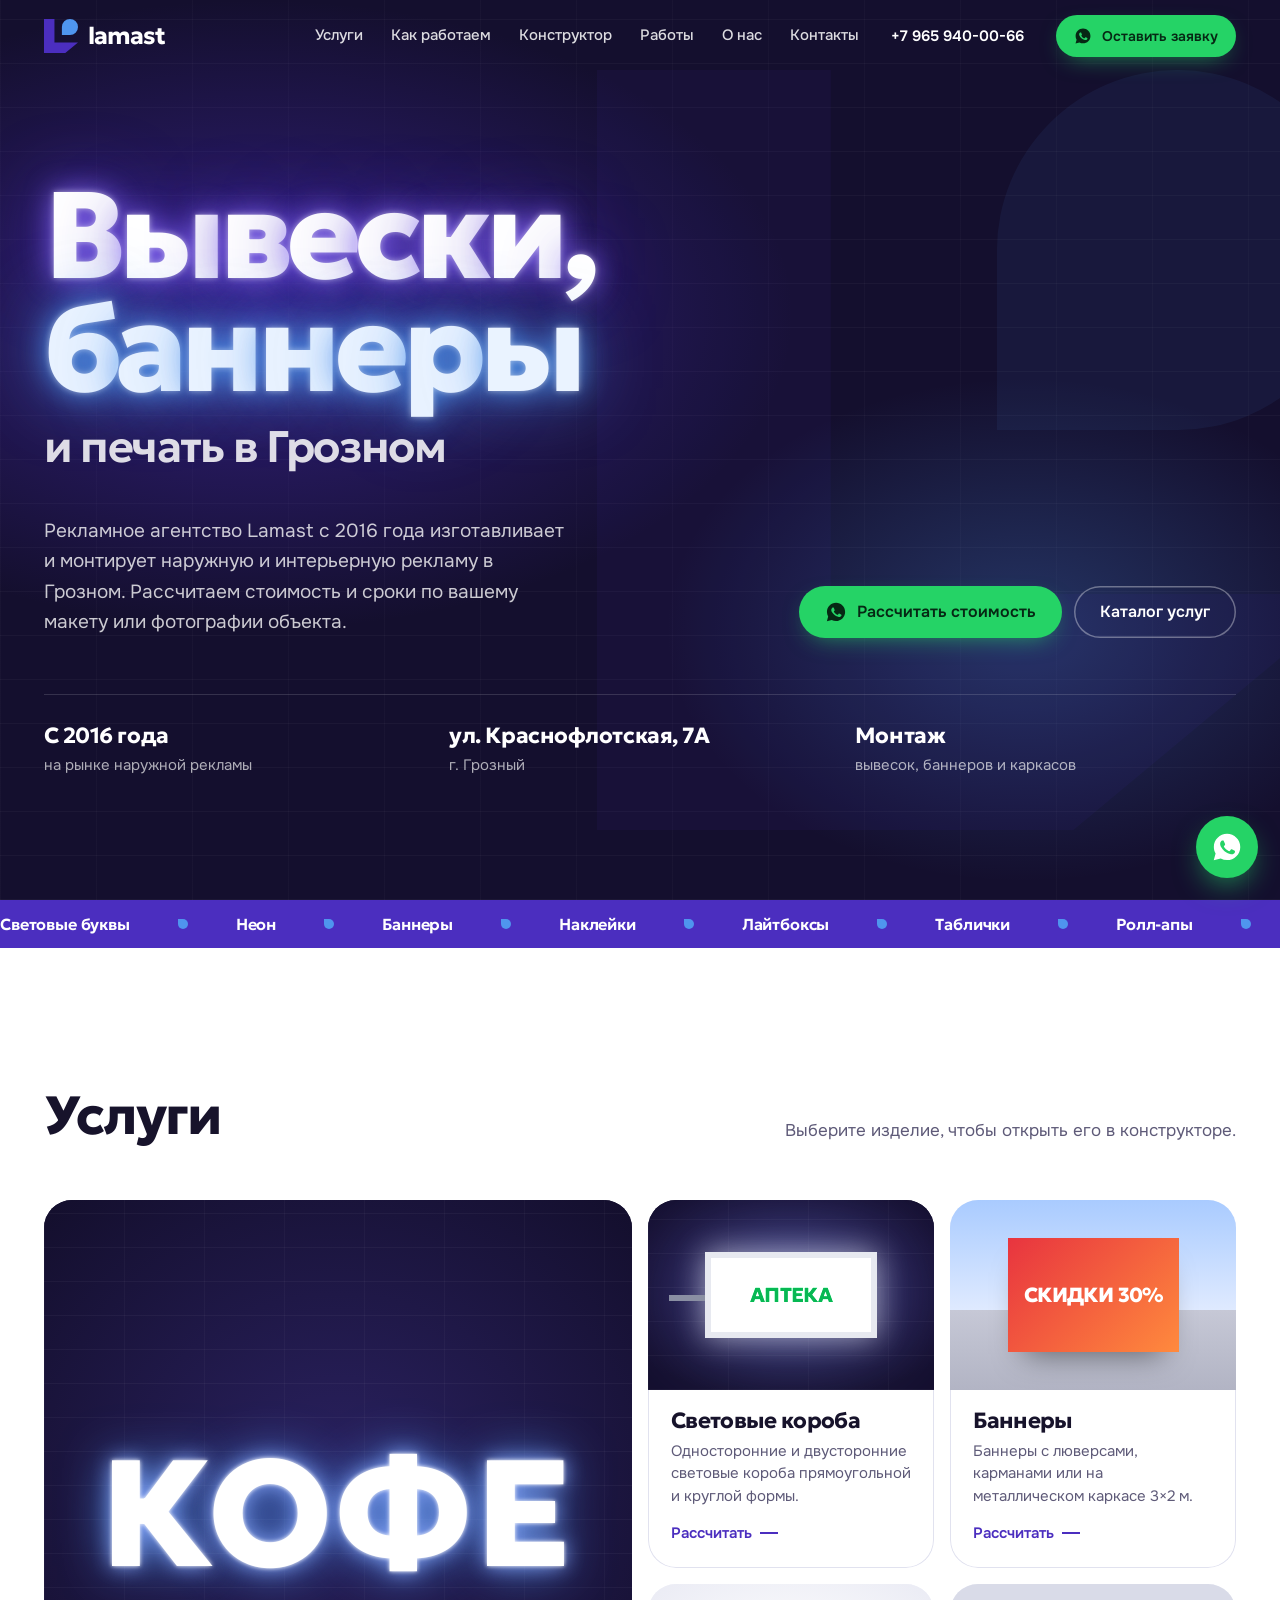
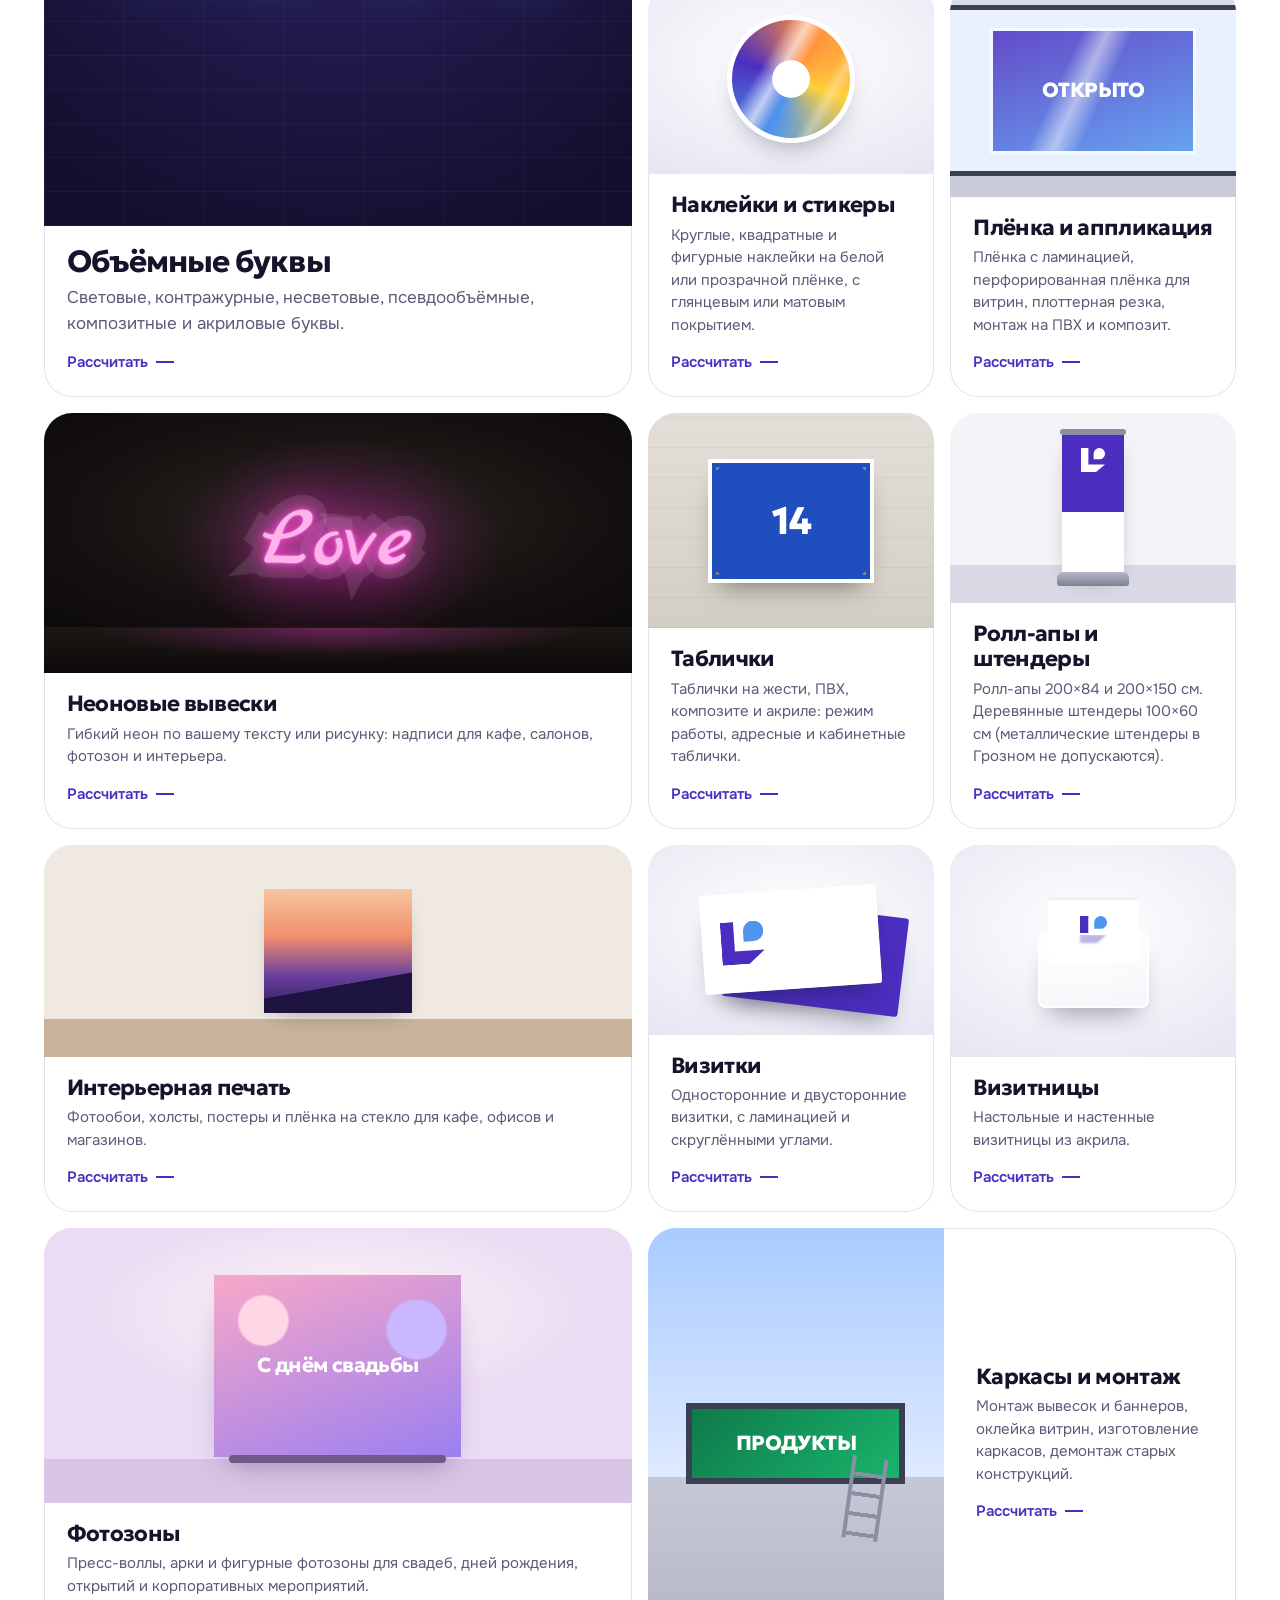
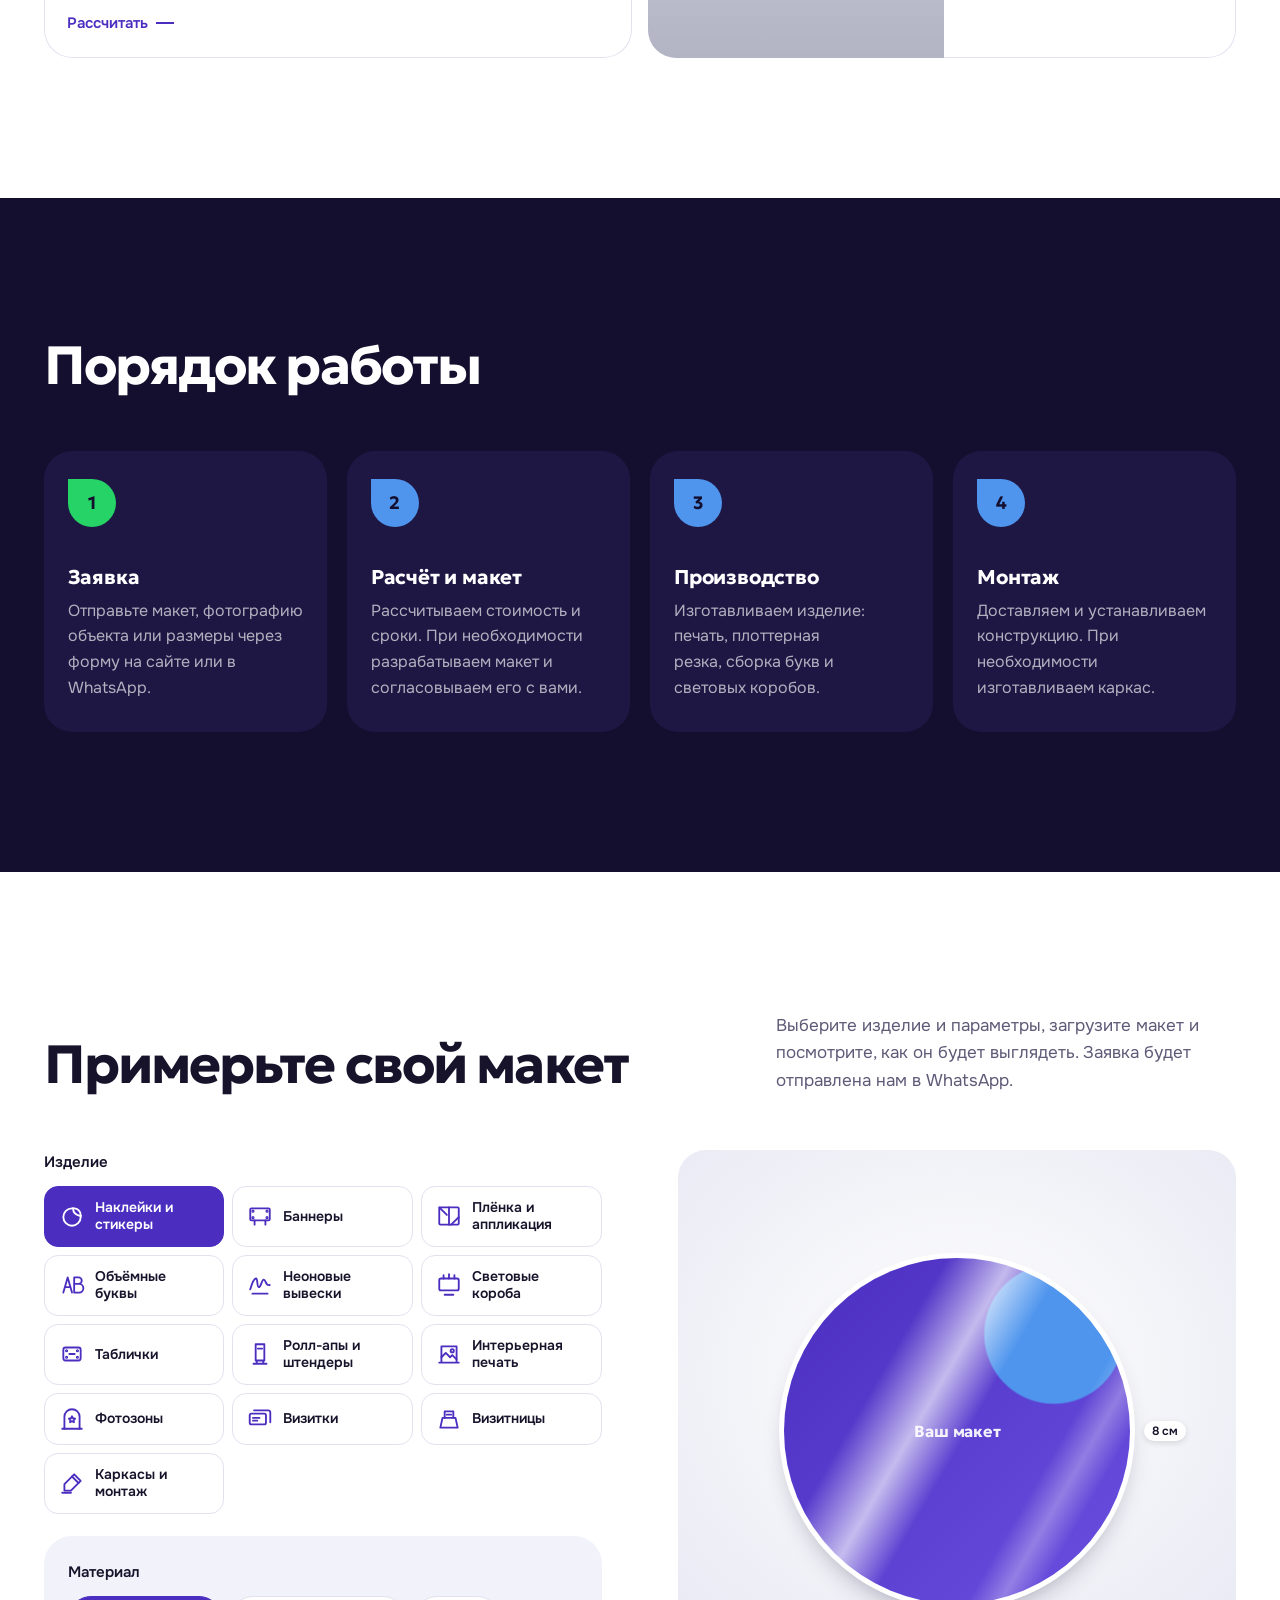
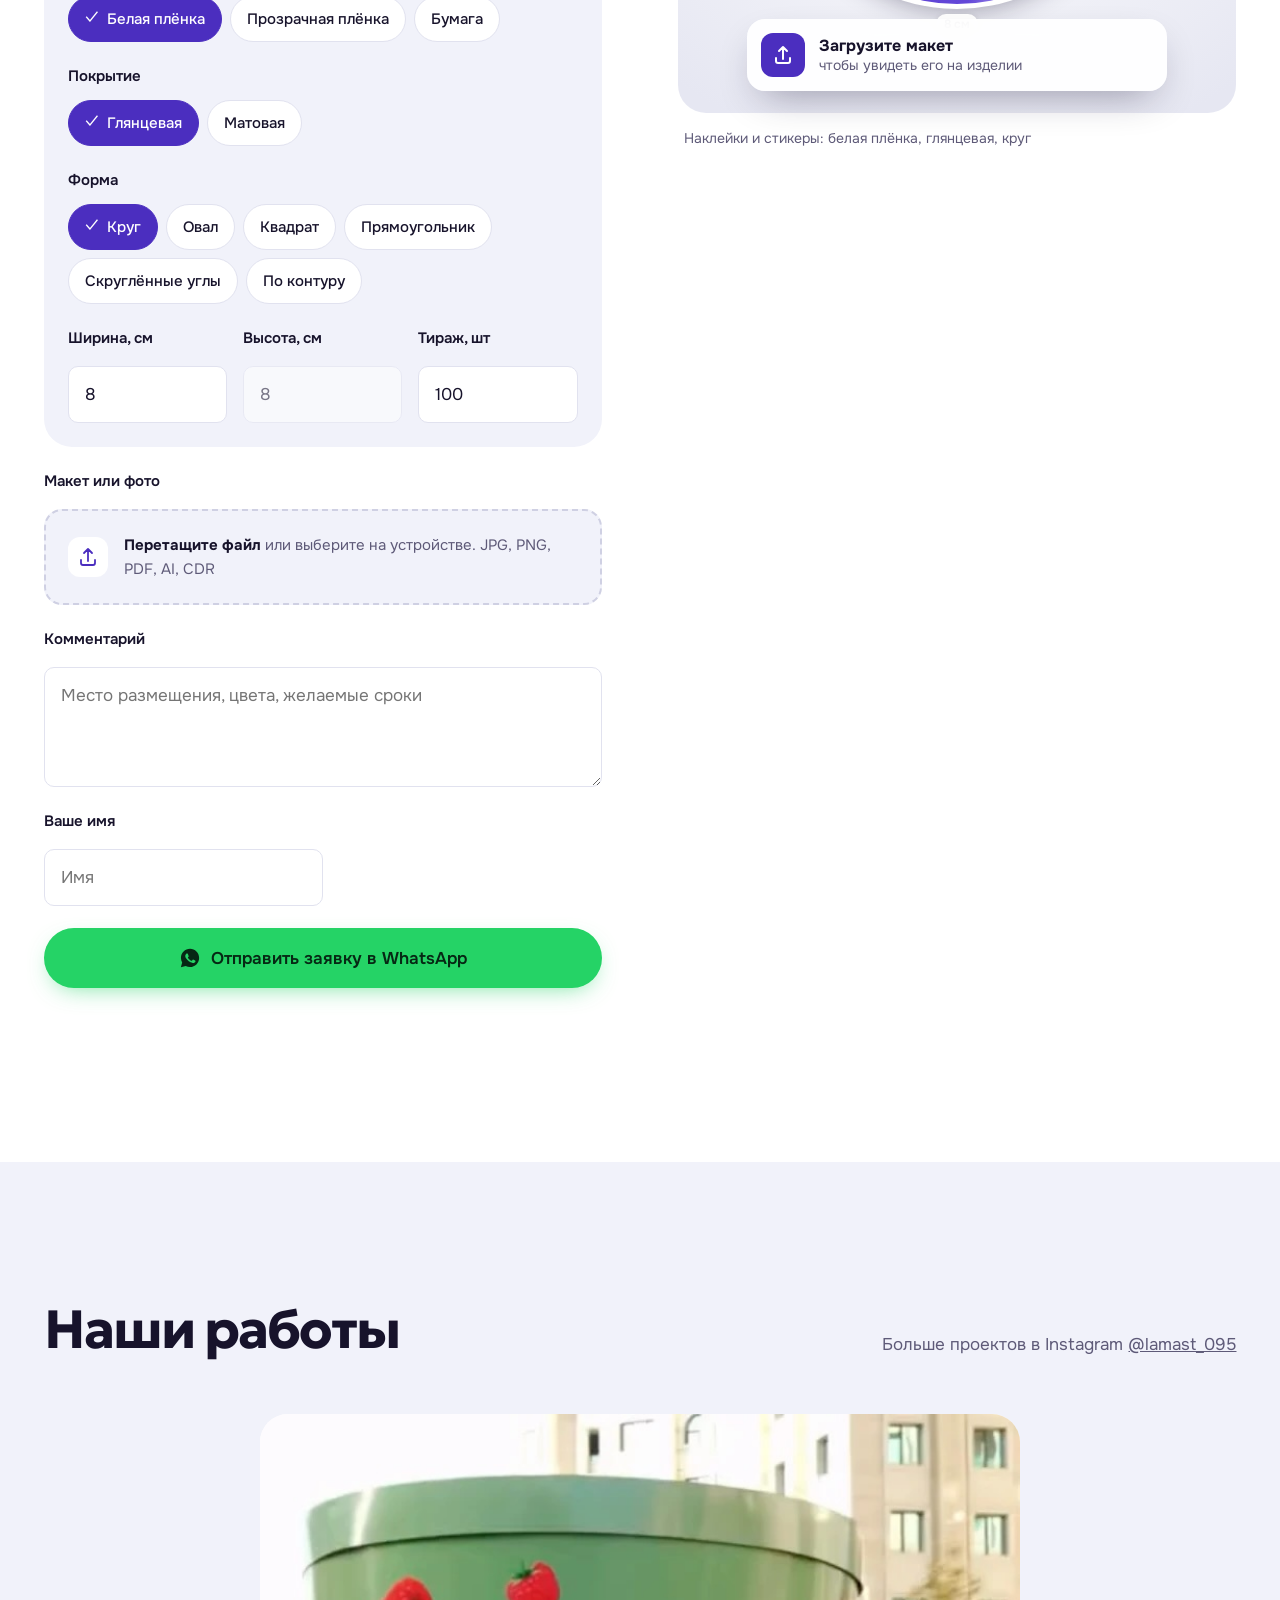
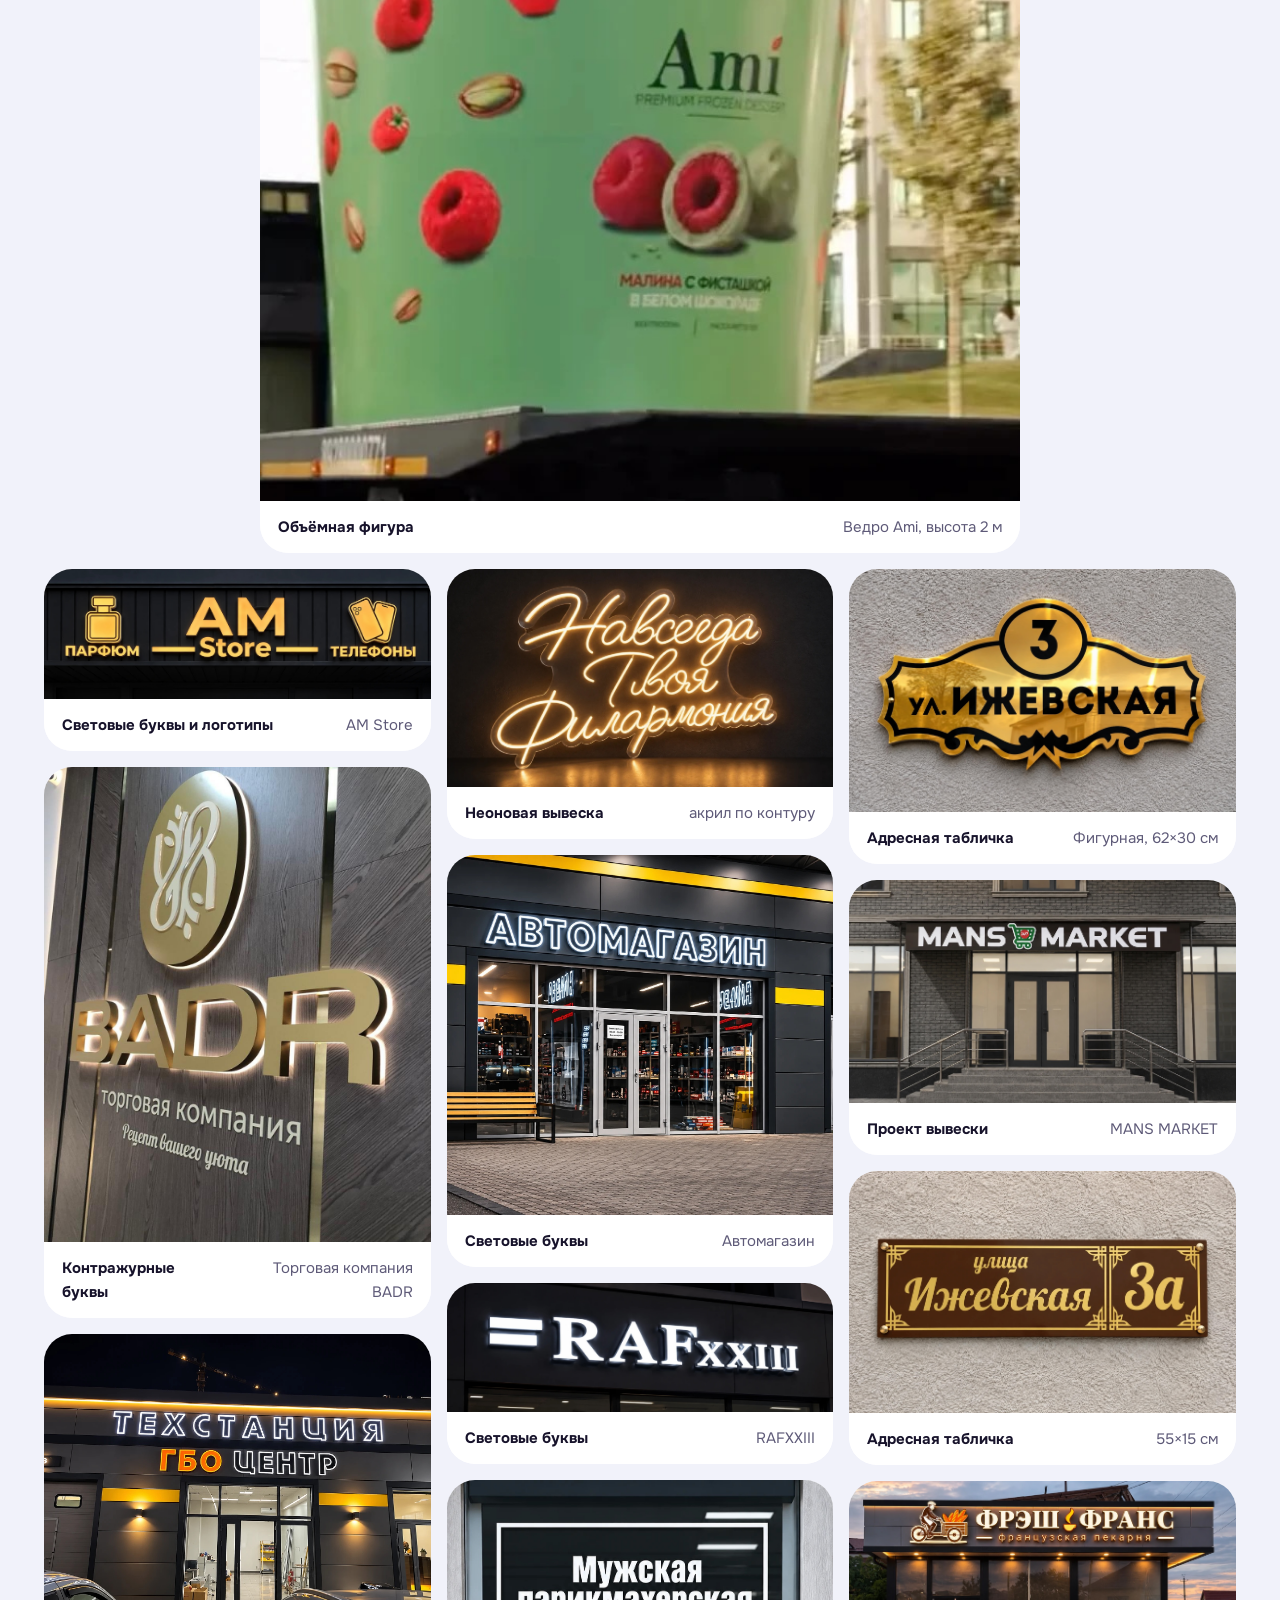
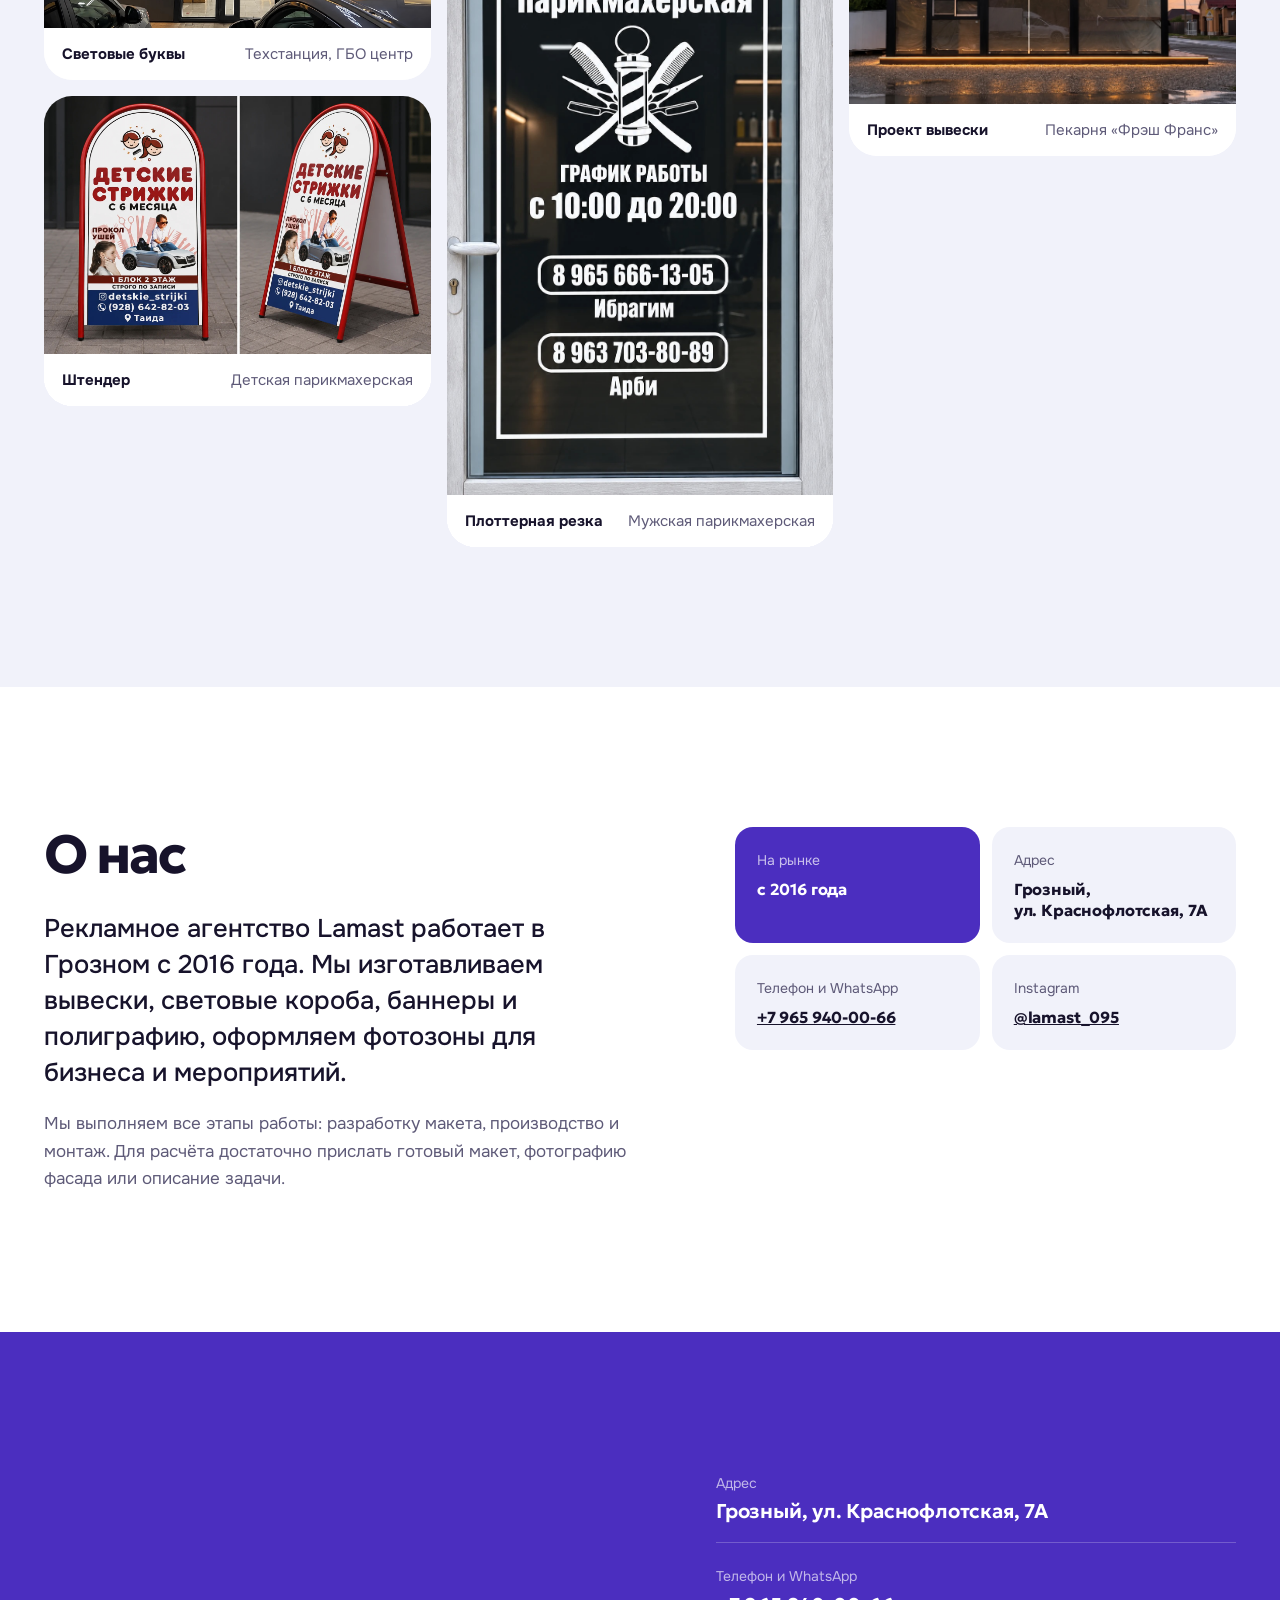
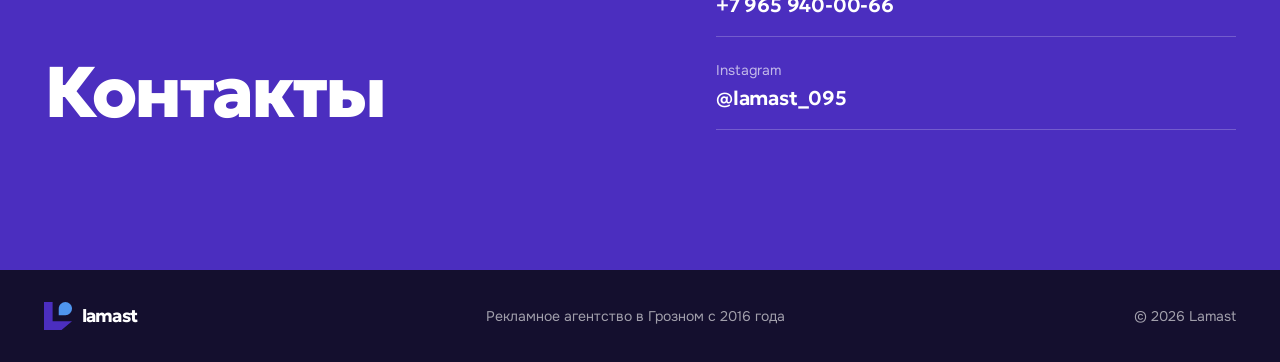
==== commit 3180741b: "Новые фото адресных табличек на фасаде Co-Authored-By: Claude Opus 5.5 <noreply@anthropic.com>" ====
--- a/index.html
+++ b/index.html
@@ -12,7 +12,7 @@
   <link rel="preconnect" href="https://fonts.googleapis.com">
   <link rel="preconnect" href="https://fonts.gstatic.com" crossorigin>
   <link href="https://fonts.googleapis.com/css2?family=Geologica:wght@400;500;600;700;800&family=Onest:wght@400;500;600&family=Marck+Script&display=swap" rel="stylesheet">
-  <link rel="stylesheet" href="styles.css?v=202611181618">
+  <link rel="stylesheet" href="styles.css?v=202611181620">
   <script type="application/ld+json">
   {
     "@context": "https://schema.org",
@@ -253,7 +253,7 @@
           <figcaption><b>Плоттерная резка</b><span>Мужская парикмахерская</span></figcaption>
         </figure>
         <figure class="work">
-          <img src="assets/works/sign1.jpg" alt="Адресная табличка: Фигурная, 62×30 см" width="1600" height="1000" loading="lazy" decoding="async">
+          <img src="assets/works/sign1.jpg" alt="Адресная табличка: Фигурная, 62×30 см" width="1585" height="992" loading="lazy" decoding="async">
           <figcaption><b>Адресная табличка</b><span>Фигурная, 62×30 см</span></figcaption>
         </figure>
         <figure class="work">
@@ -261,7 +261,7 @@
           <figcaption><b>Проект вывески</b><span>MANS MARKET</span></figcaption>
         </figure>
         <figure class="work">
-          <img src="assets/works/sign2.jpg" alt="Адресная табличка: 55×15 см" width="1600" height="1000" loading="lazy" decoding="async">
+          <img src="assets/works/sign2.jpg" alt="Адресная табличка: 55×15 см" width="1586" height="992" loading="lazy" decoding="async">
           <figcaption><b>Адресная табличка</b><span>55×15 см</span></figcaption>
         </figure>
         <figure class="work">
@@ -347,8 +347,8 @@
   <symbol id="i-wa" viewBox="0 0 24 24"><path fill="currentColor" d="M12.04 2C6.58 2 2.13 6.45 2.13 11.91c0 1.75.46 3.45 1.32 4.95L2.05 22l5.25-1.38a9.9 9.9 0 0 0 4.74 1.21c5.46 0 9.91-4.45 9.91-9.91S17.5 2 12.04 2Zm5.8 14.05c-.24.68-1.42 1.32-1.96 1.37-.5.05-.97.23-3.27-.68-2.77-1.09-4.52-3.92-4.66-4.1-.13-.18-1.11-1.48-1.11-2.82 0-1.34.7-2 .95-2.27.25-.27.54-.34.72-.34h.52c.17 0 .4-.06.62.48.24.56.8 1.94.86 2.08.07.14.11.3.02.48-.09.18-.14.3-.27.45l-.41.48c-.14.13-.28.28-.12.56.16.27.72 1.18 1.54 1.92 1.06.95 1.95 1.24 2.23 1.38.27.14.43.11.59-.07.16-.18.68-.8.86-1.07.18-.27.36-.23.61-.14.25.09 1.6.75 1.87.89.27.14.45.2.52.32.07.11.07.66-.17 1.33Z"/></symbol>
 </svg>
 
-<script src="config.js?v=202611181618" defer></script>
-<script src="preview.js?v=202611181618" defer></script>
-<script src="script.js?v=202611181618" defer></script>
+<script src="config.js?v=202611181620" defer></script>
+<script src="preview.js?v=202611181620" defer></script>
+<script src="script.js?v=202611181620" defer></script>
 </body>
 </html>
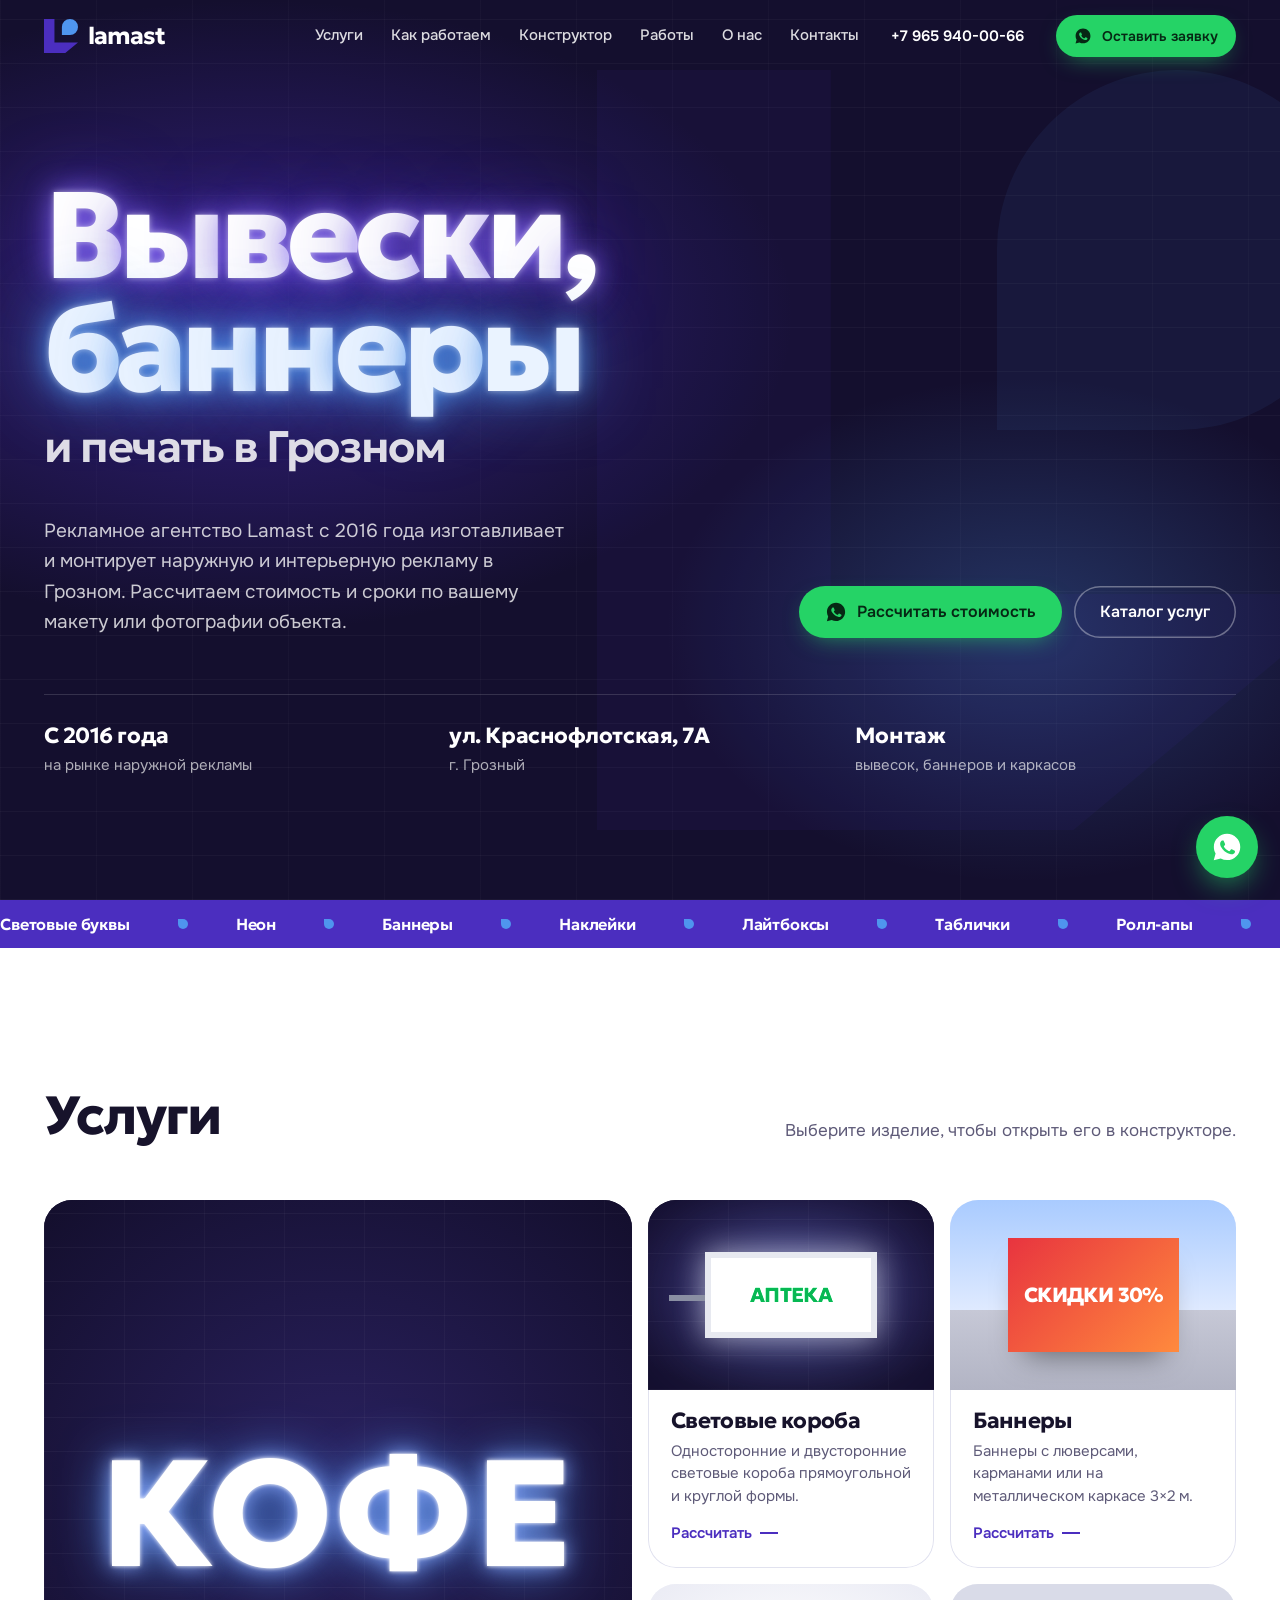
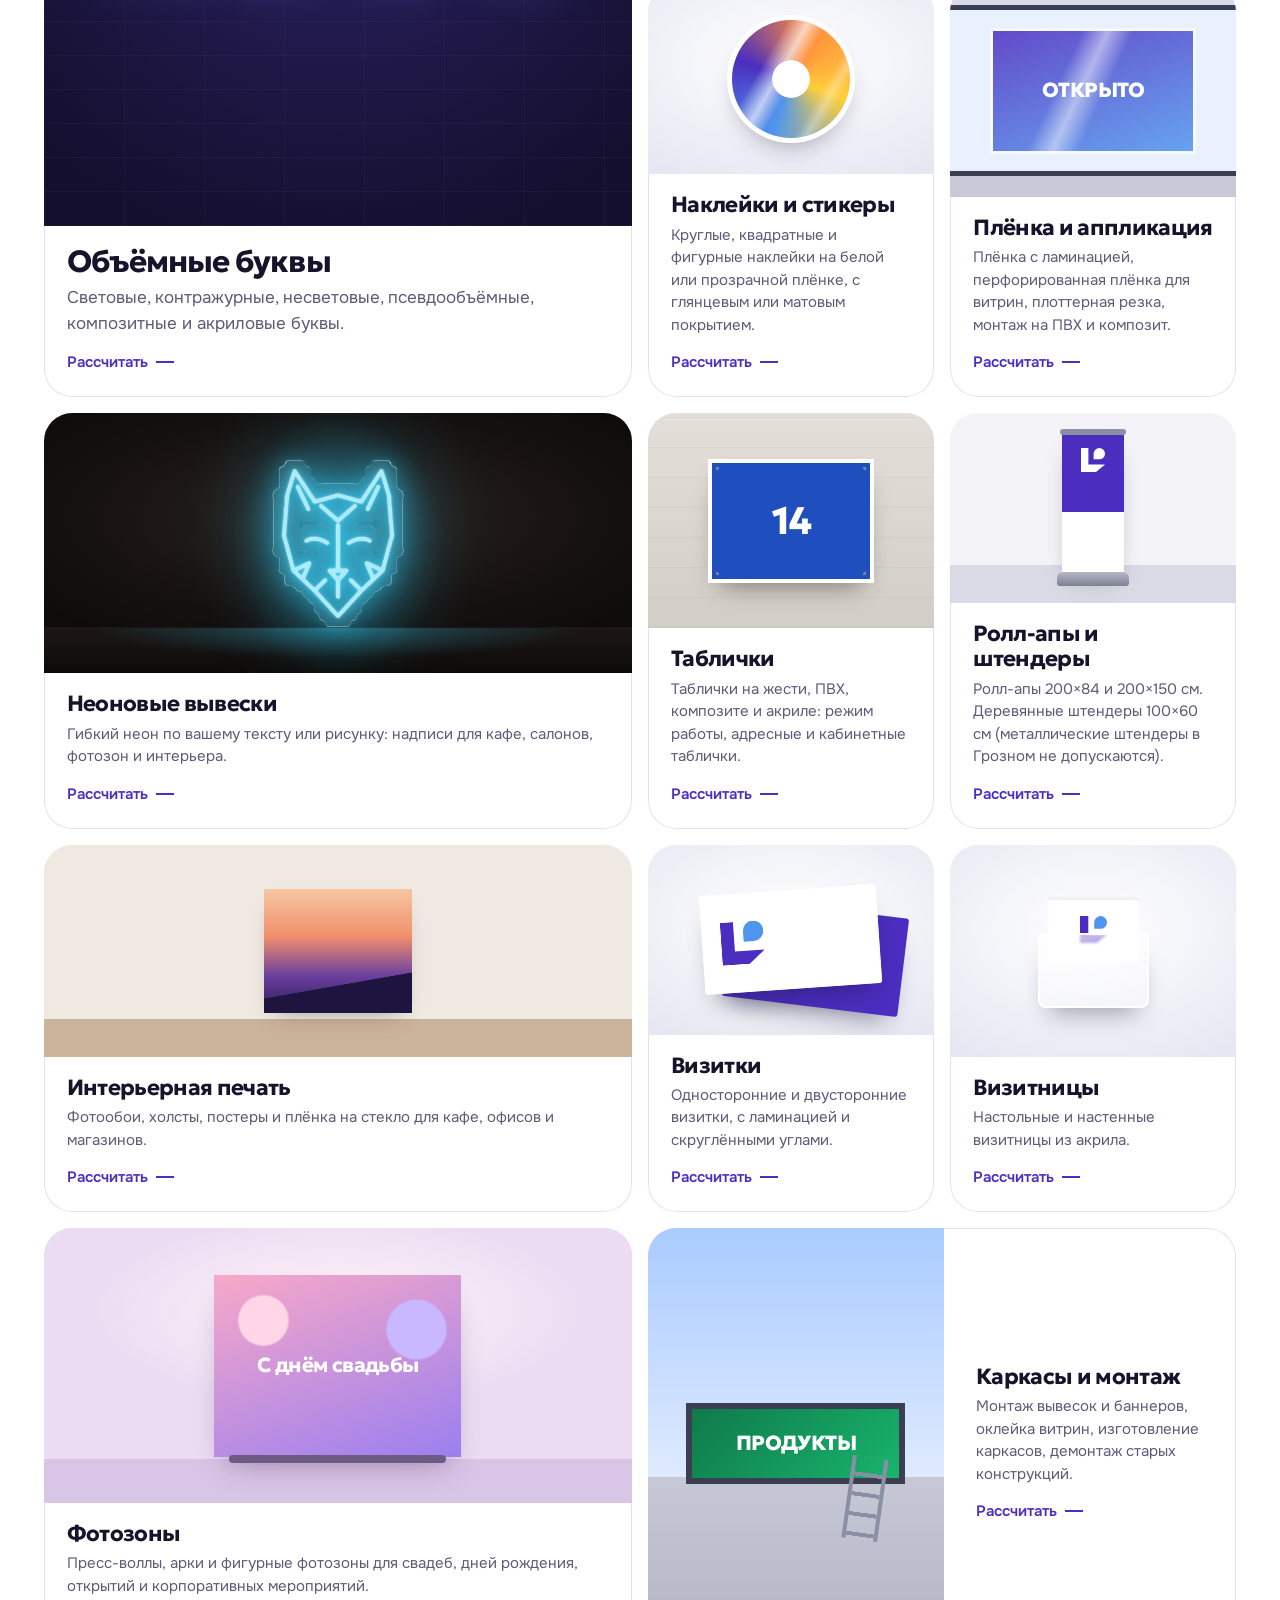
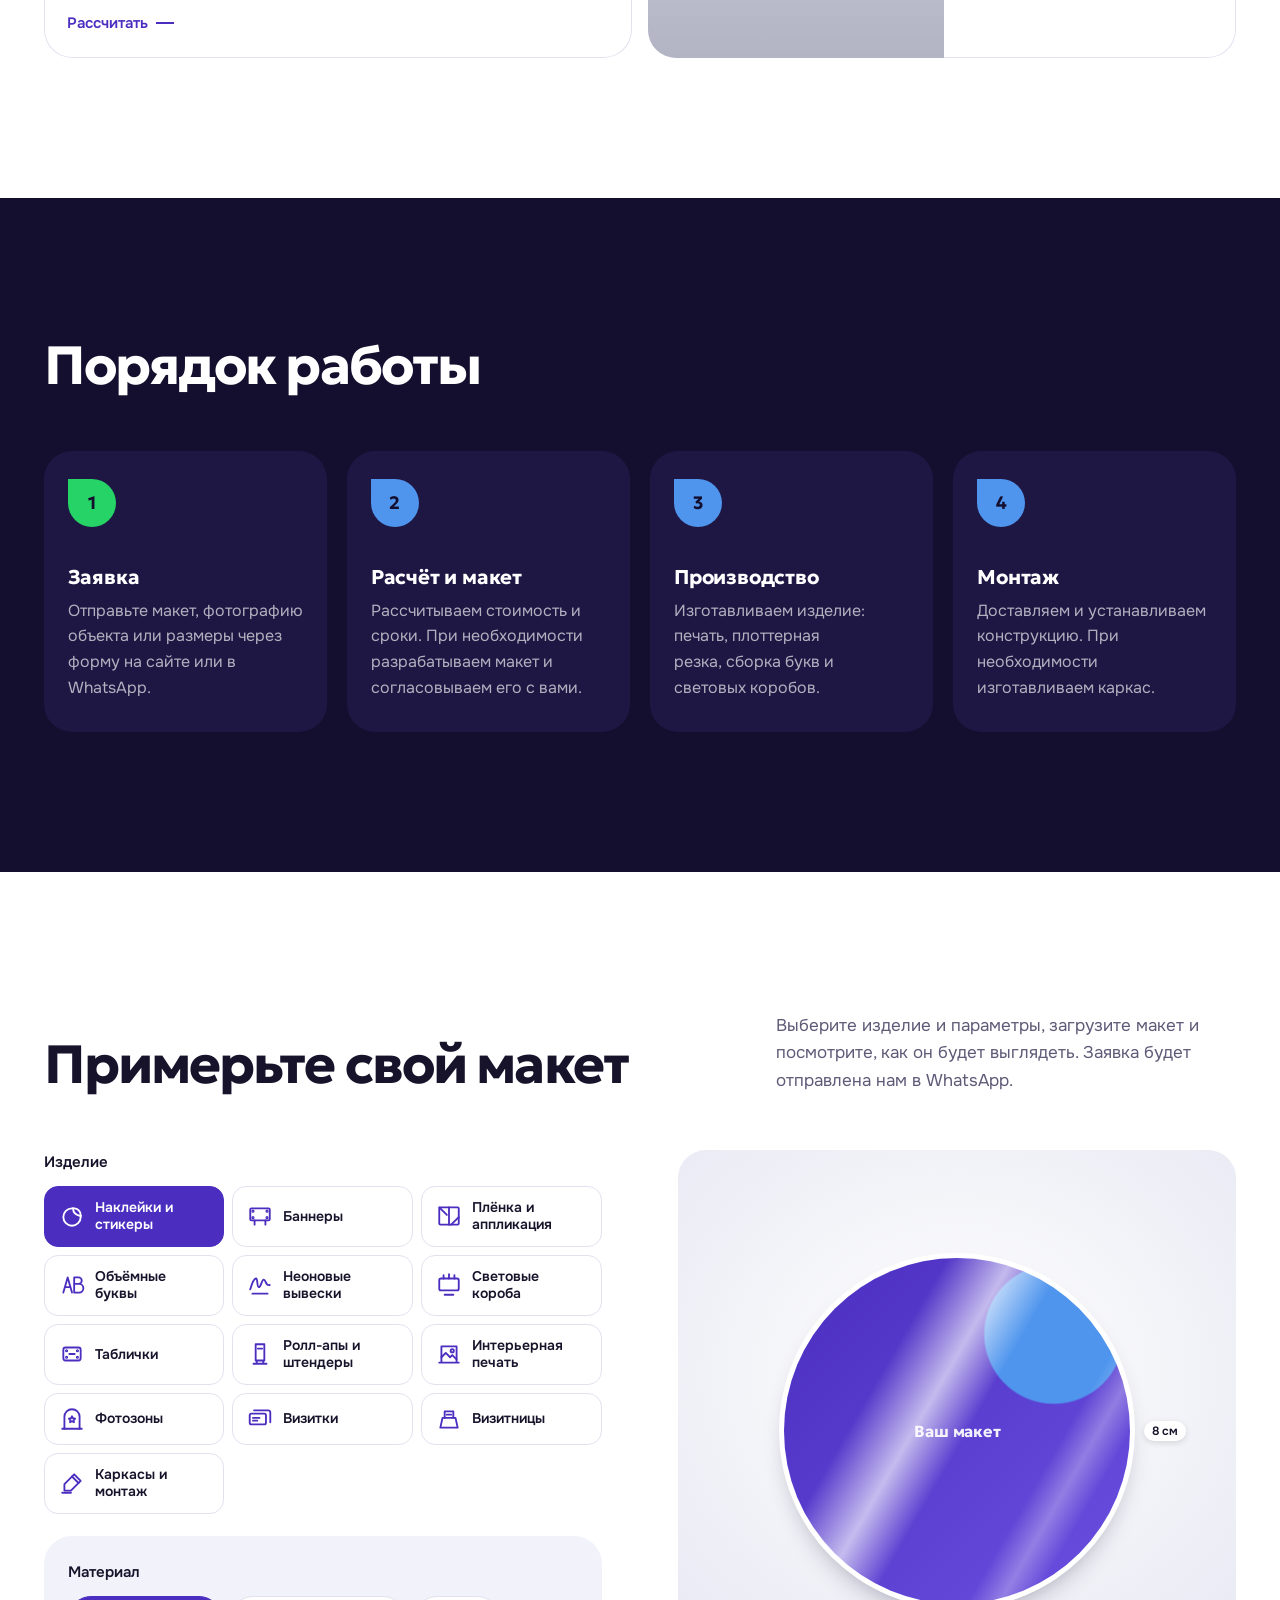
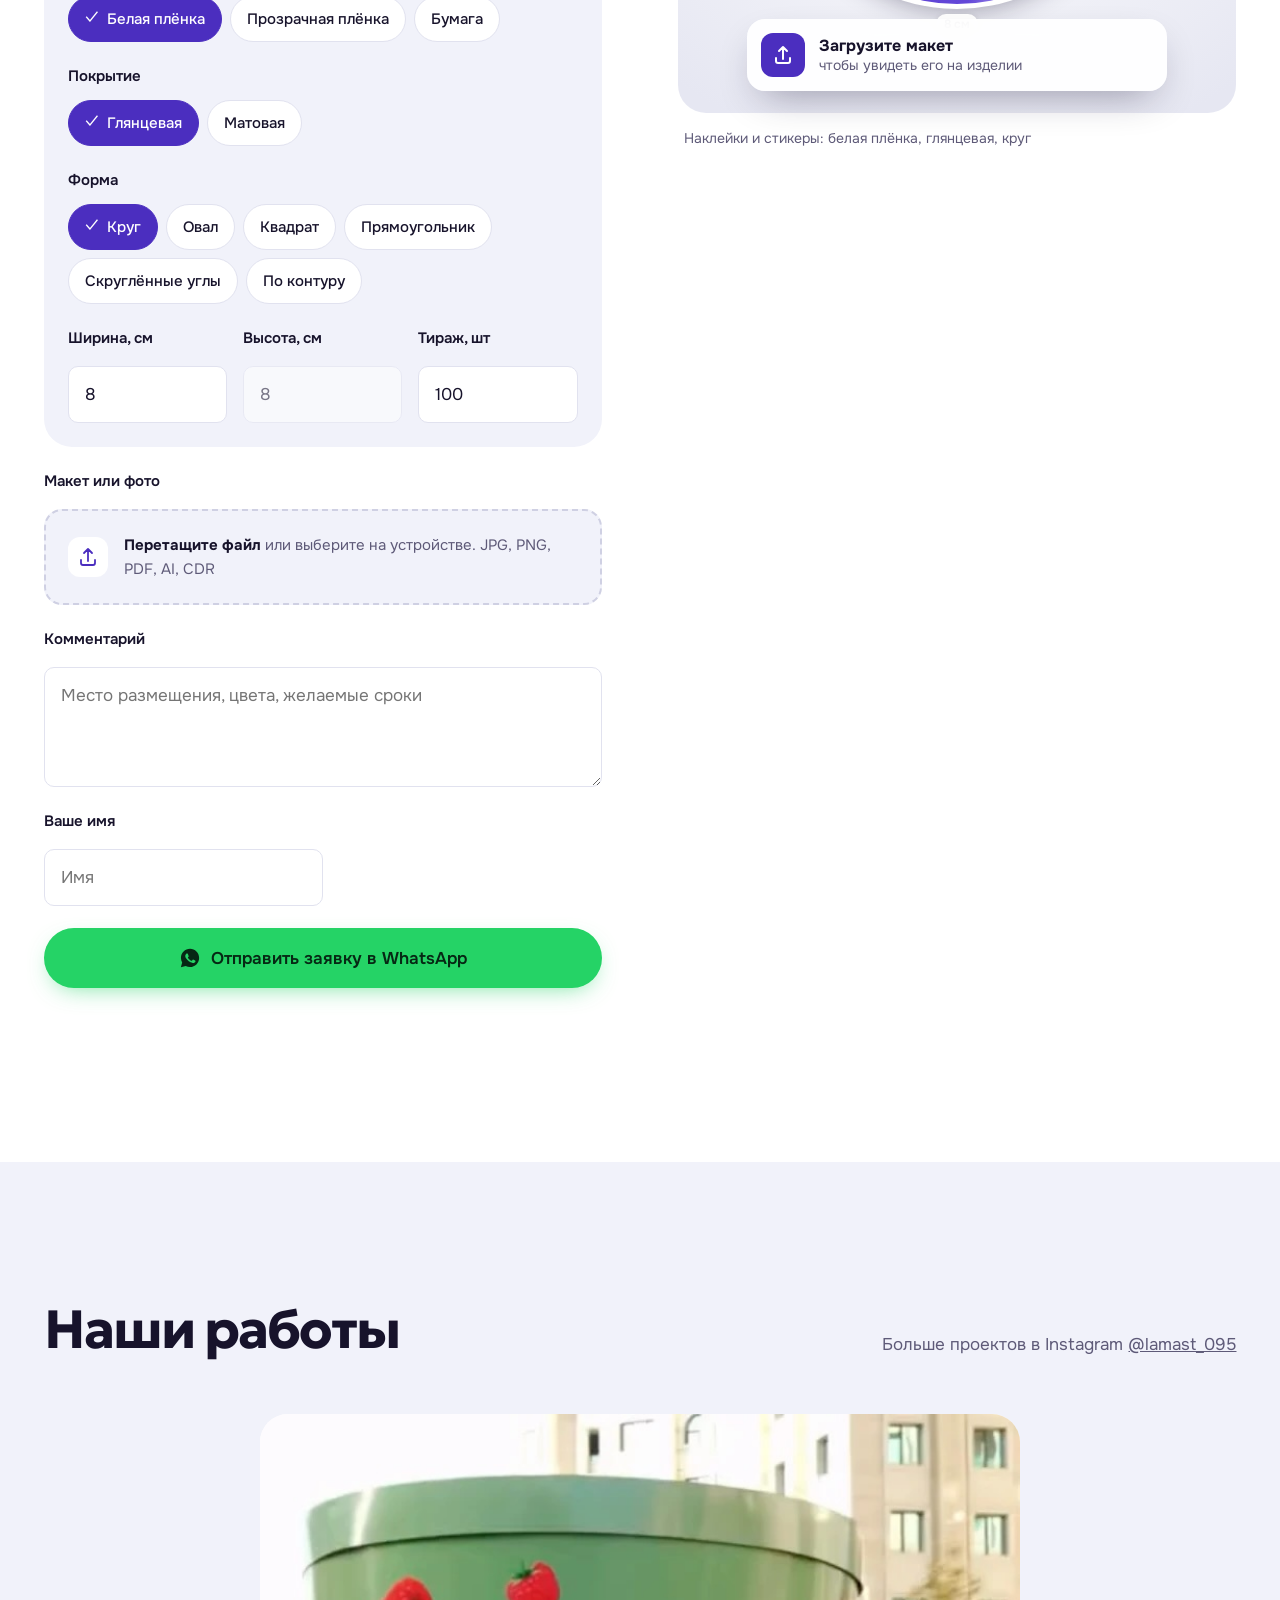
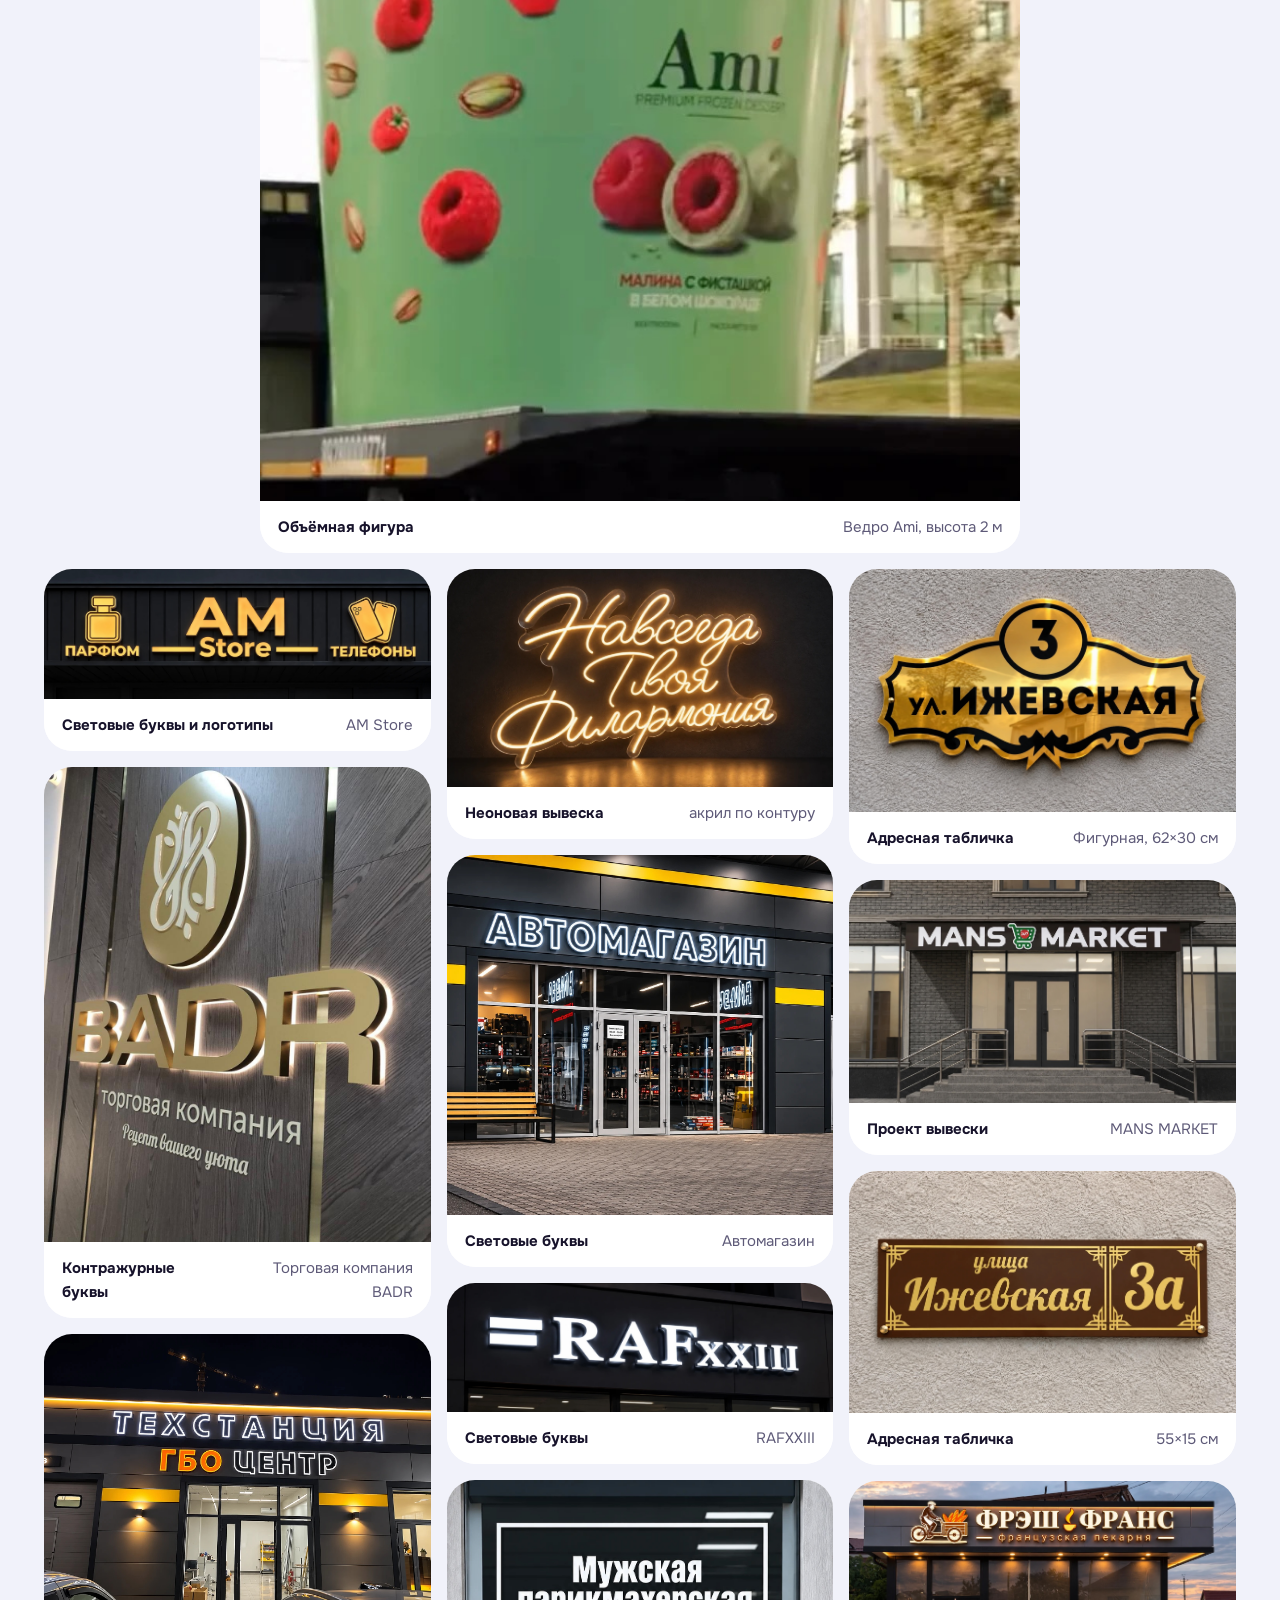
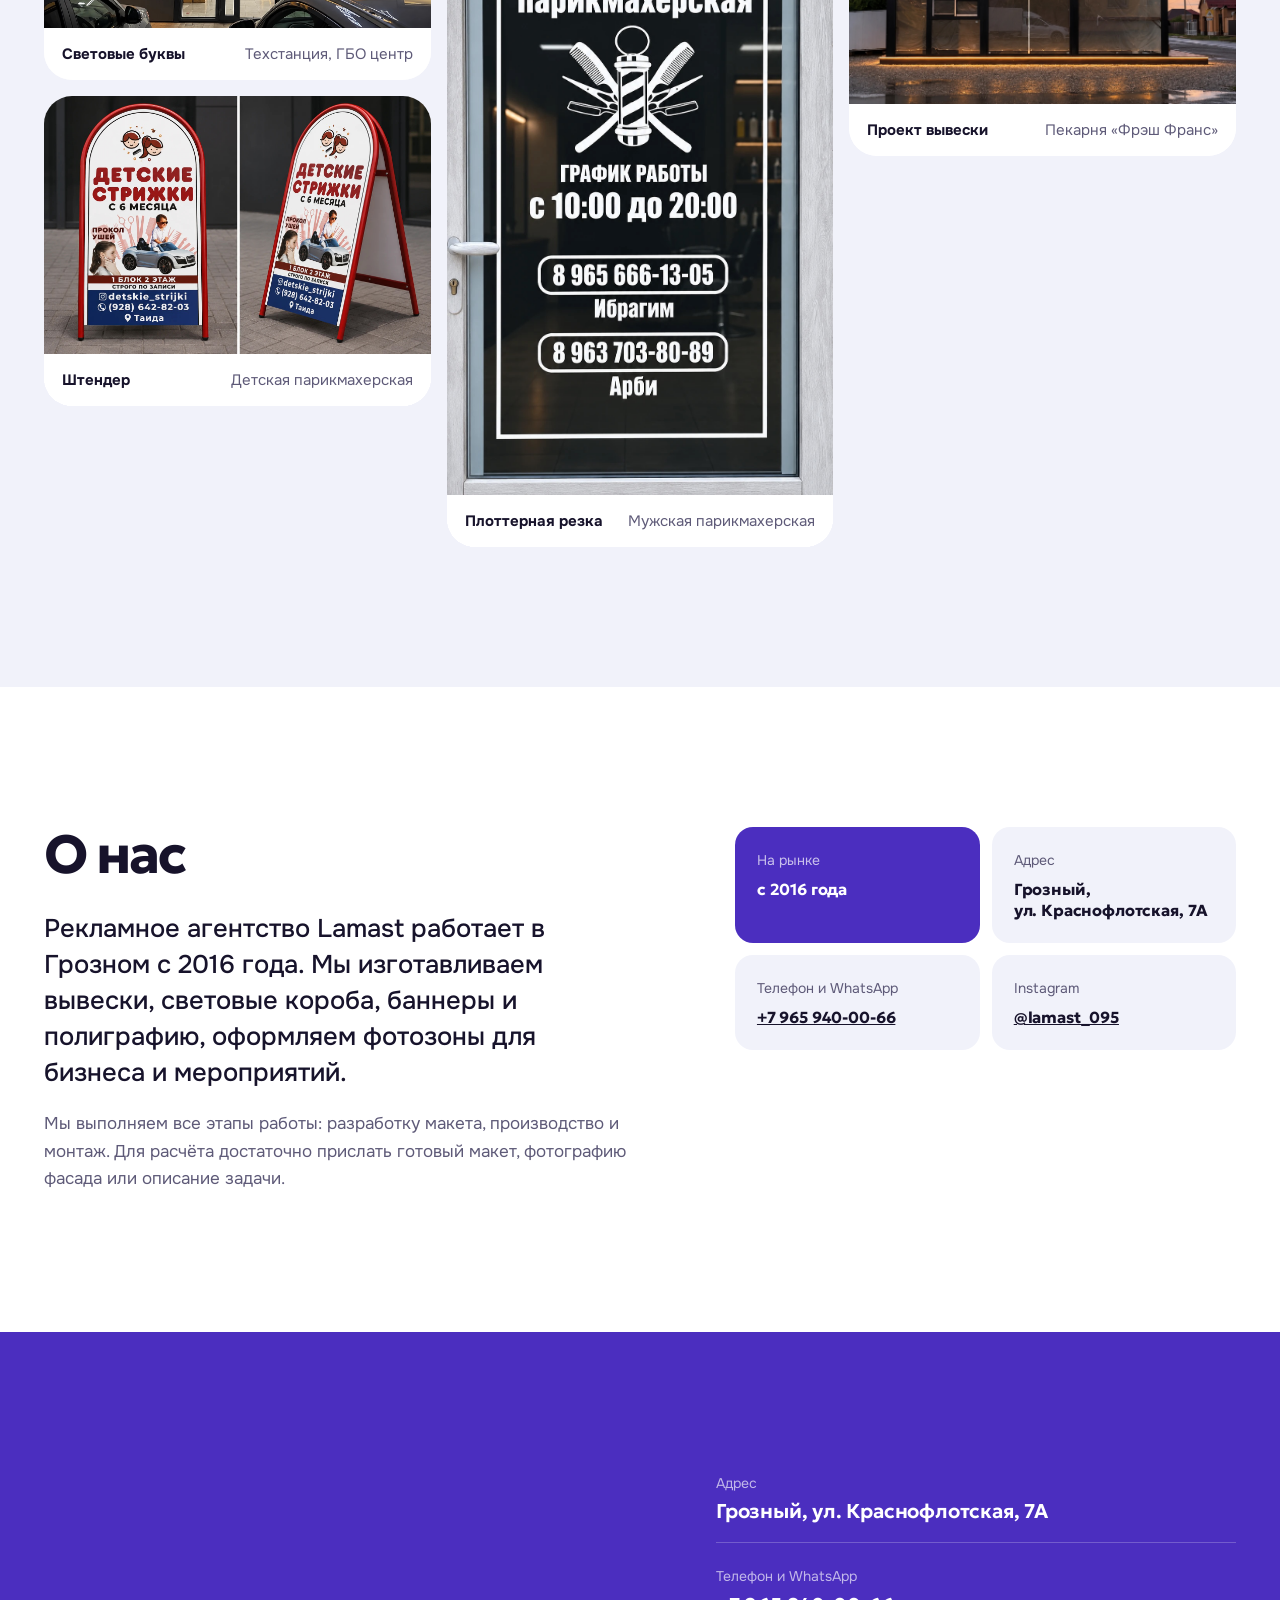
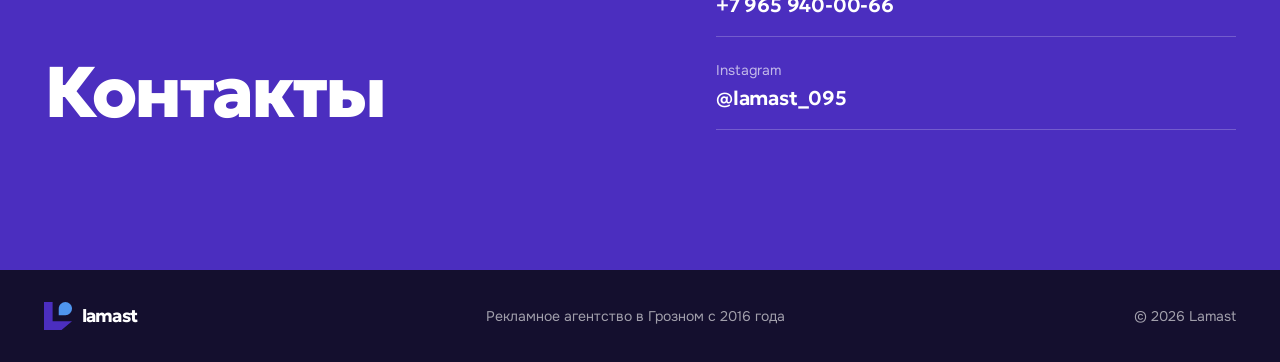
==== commit 320dde08: "Неон: по умолчанию неоновый волк вместо надписи Love Co-Authored-By: Claude Opus 5.5 <noreply@anthro" ====
--- a/index.html
+++ b/index.html
@@ -12,7 +12,7 @@
   <link rel="preconnect" href="https://fonts.googleapis.com">
   <link rel="preconnect" href="https://fonts.gstatic.com" crossorigin>
   <link href="https://fonts.googleapis.com/css2?family=Geologica:wght@400;500;600;700;800&family=Onest:wght@400;500;600&family=Marck+Script&display=swap" rel="stylesheet">
-  <link rel="stylesheet" href="styles.css?v=202611181620">
+  <link rel="stylesheet" href="styles.css?v=202611181624">
   <script type="application/ld+json">
   {
     "@context": "https://schema.org",
@@ -347,8 +347,8 @@
   <symbol id="i-wa" viewBox="0 0 24 24"><path fill="currentColor" d="M12.04 2C6.58 2 2.13 6.45 2.13 11.91c0 1.75.46 3.45 1.32 4.95L2.05 22l5.25-1.38a9.9 9.9 0 0 0 4.74 1.21c5.46 0 9.91-4.45 9.91-9.91S17.5 2 12.04 2Zm5.8 14.05c-.24.68-1.42 1.32-1.96 1.37-.5.05-.97.23-3.27-.68-2.77-1.09-4.52-3.92-4.66-4.1-.13-.18-1.11-1.48-1.11-2.82 0-1.34.7-2 .95-2.27.25-.27.54-.34.72-.34h.52c.17 0 .4-.06.62.48.24.56.8 1.94.86 2.08.07.14.11.3.02.48-.09.18-.14.3-.27.45l-.41.48c-.14.13-.28.28-.12.56.16.27.72 1.18 1.54 1.92 1.06.95 1.95 1.24 2.23 1.38.27.14.43.11.59-.07.16-.18.68-.8.86-1.07.18-.27.36-.23.61-.14.25.09 1.6.75 1.87.89.27.14.45.2.52.32.07.11.07.66-.17 1.33Z"/></symbol>
 </svg>
 
-<script src="config.js?v=202611181620" defer></script>
-<script src="preview.js?v=202611181620" defer></script>
-<script src="script.js?v=202611181620" defer></script>
+<script src="config.js?v=202611181624" defer></script>
+<script src="preview.js?v=202611181624" defer></script>
+<script src="script.js?v=202611181624" defer></script>
 </body>
 </html>
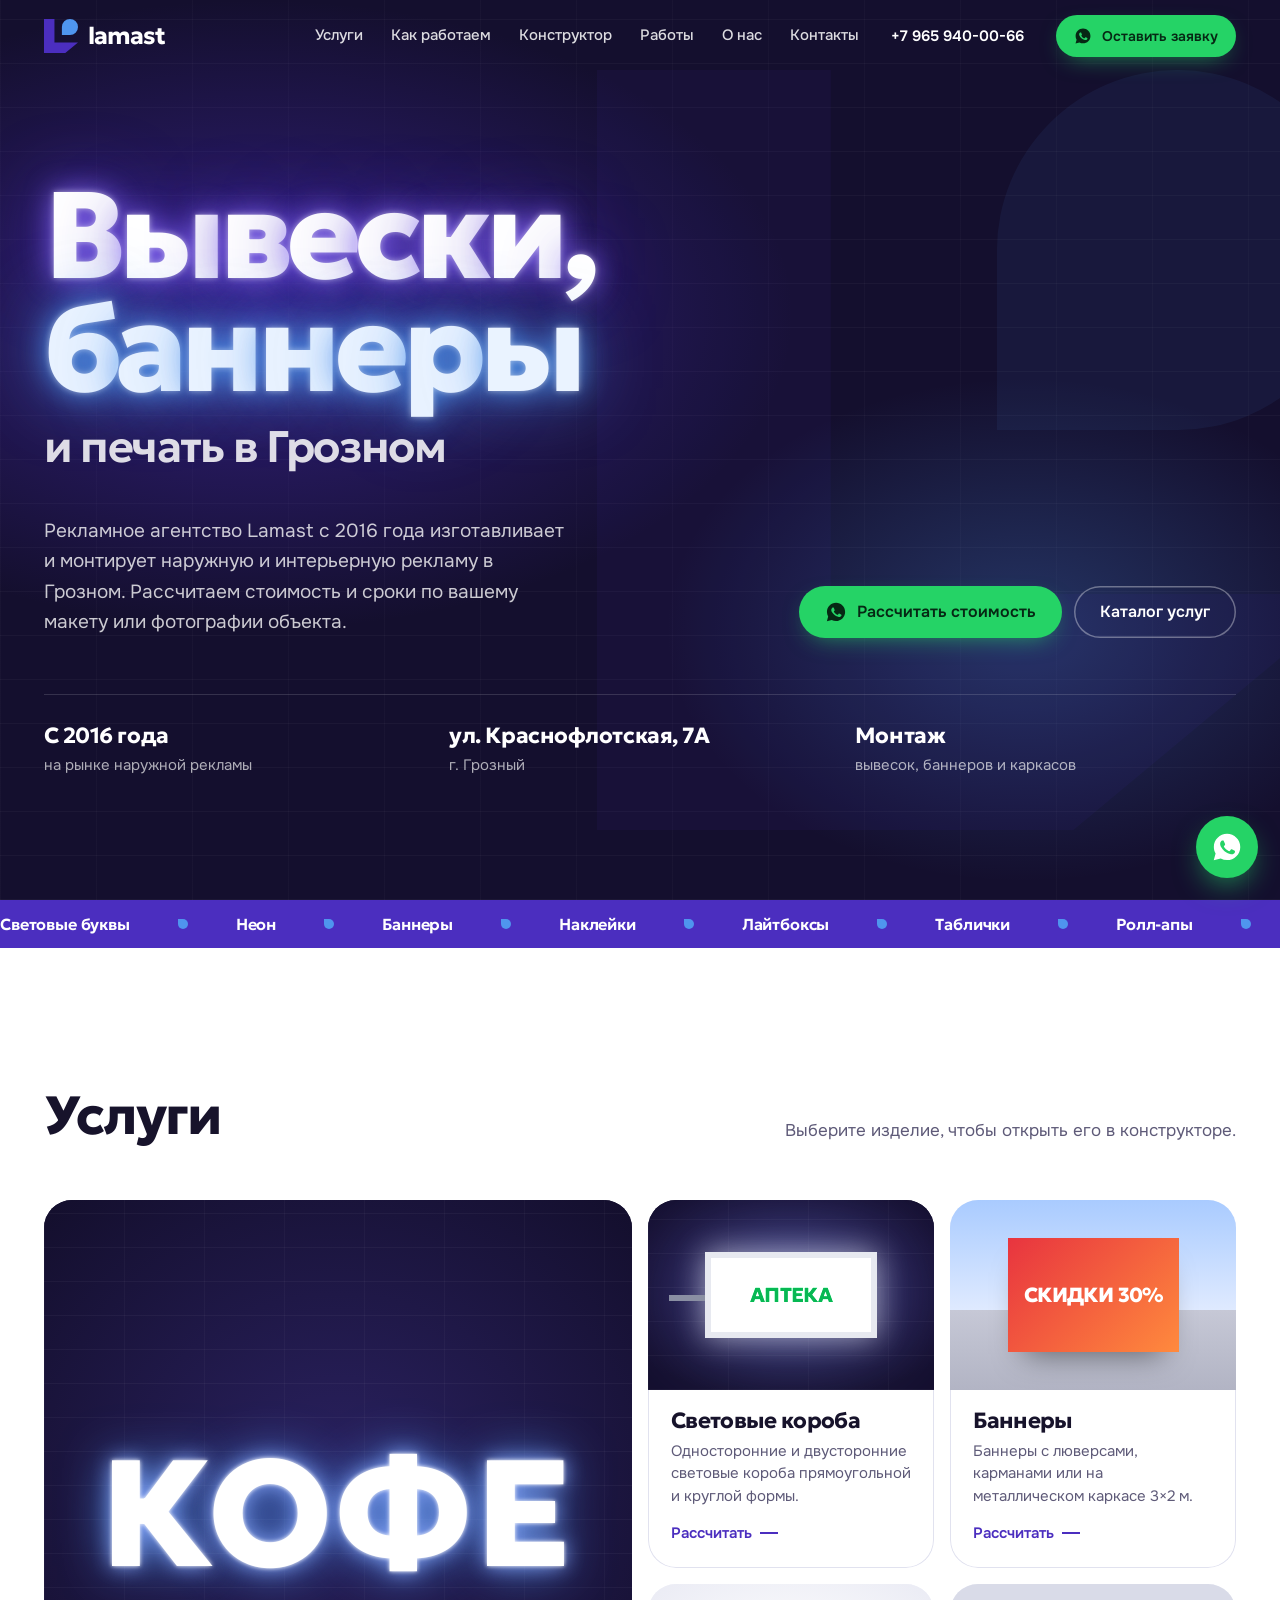
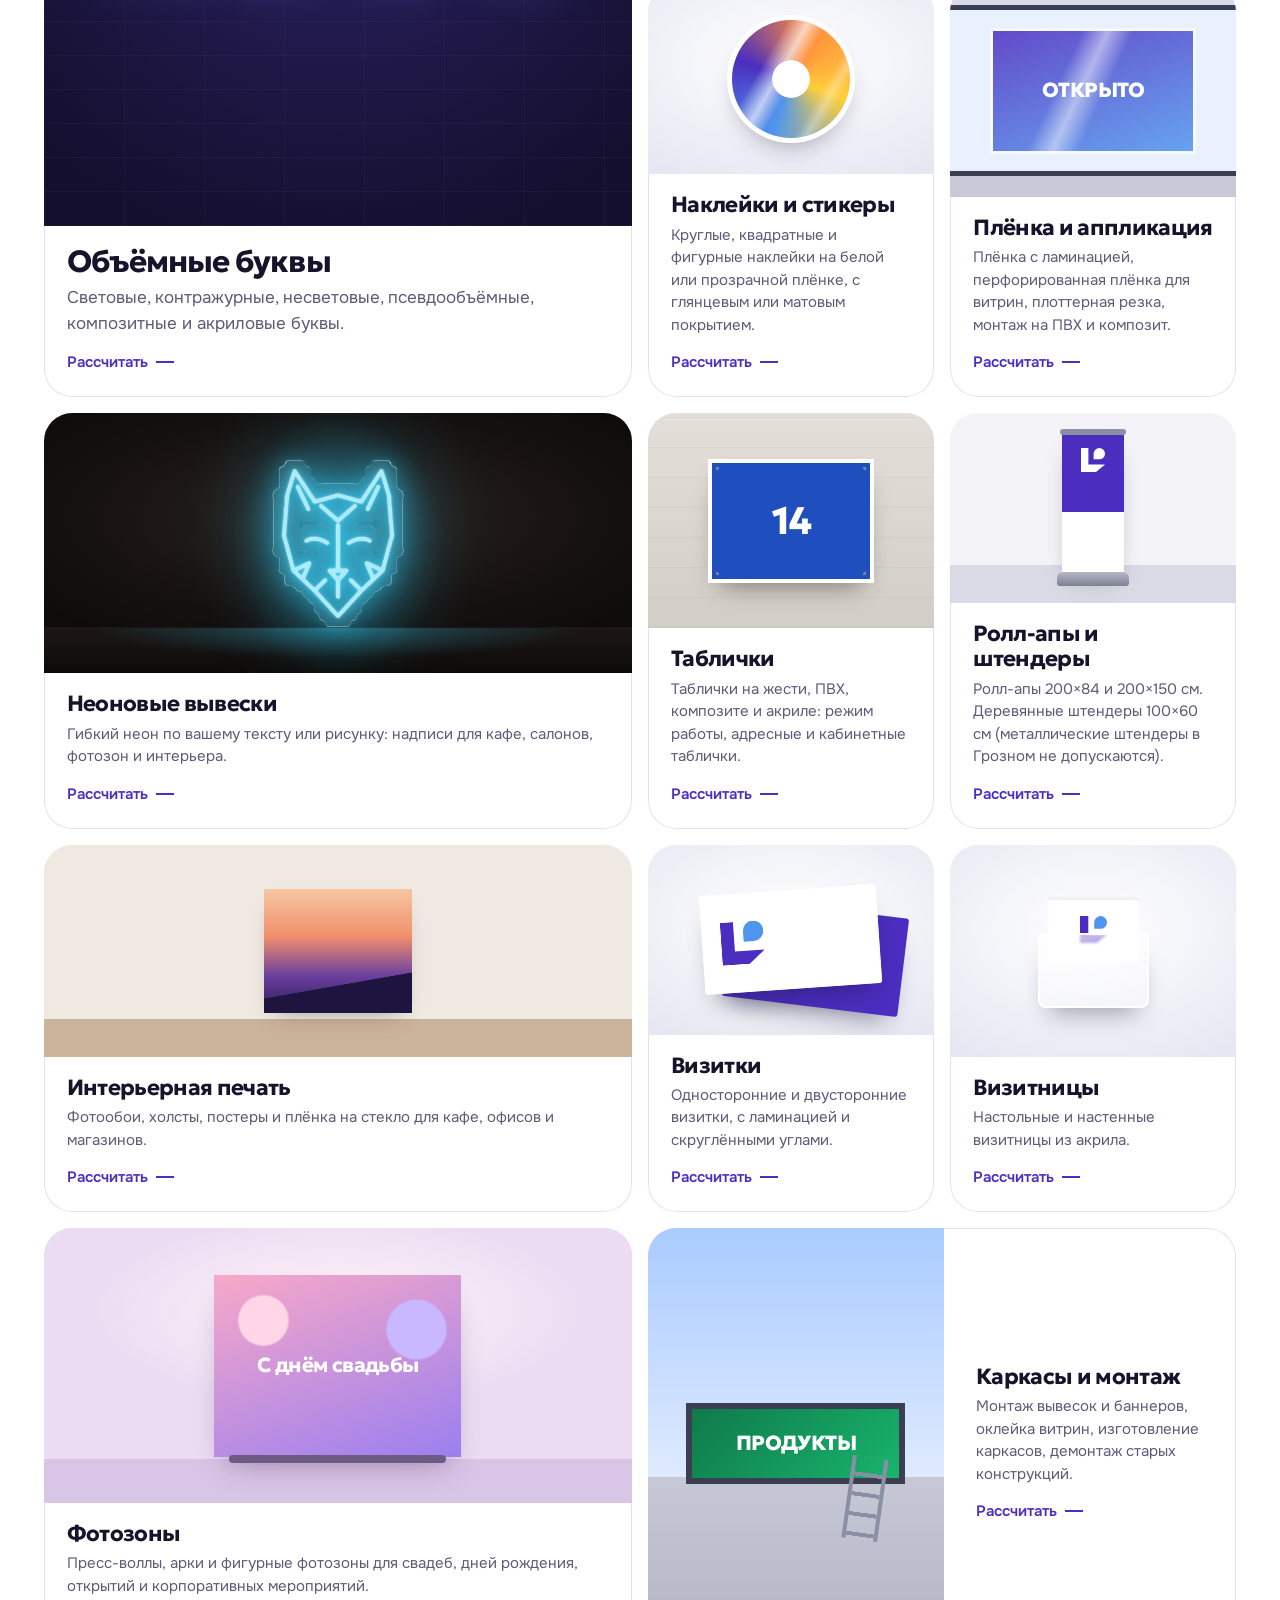
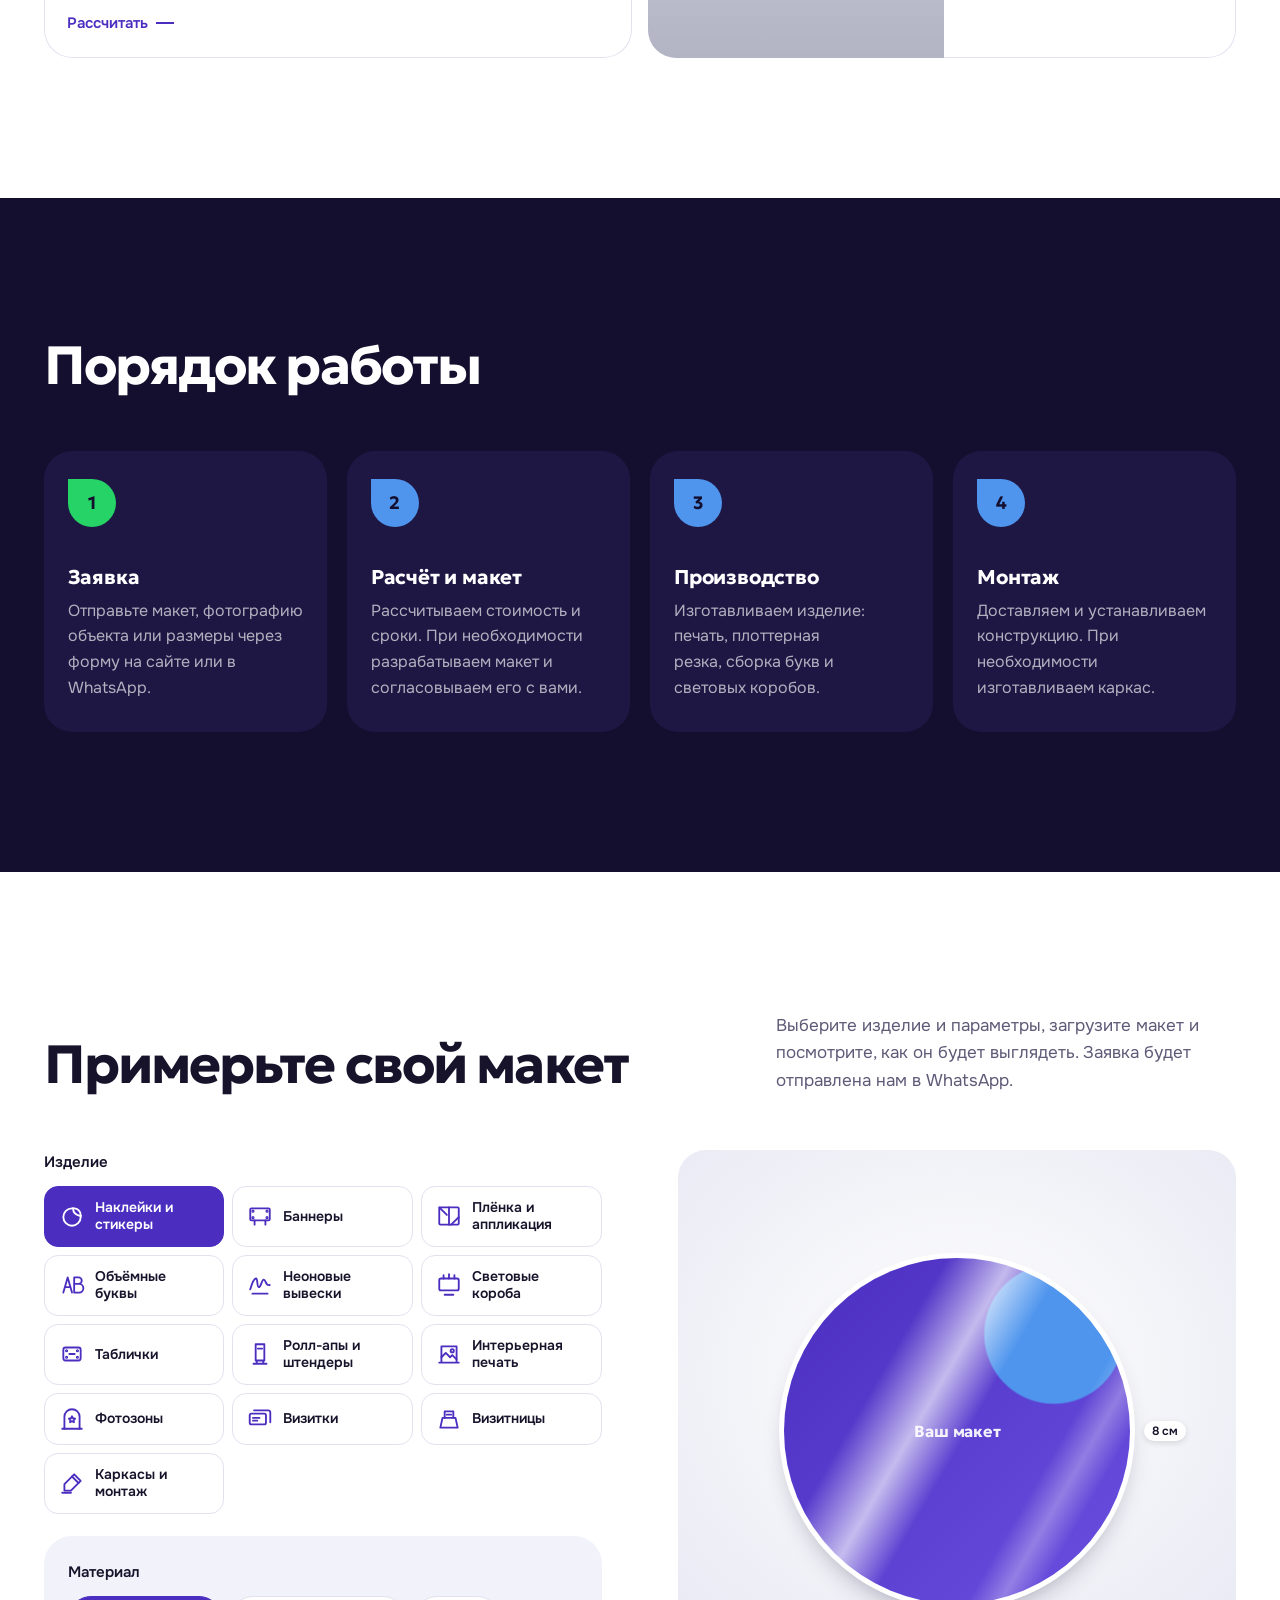
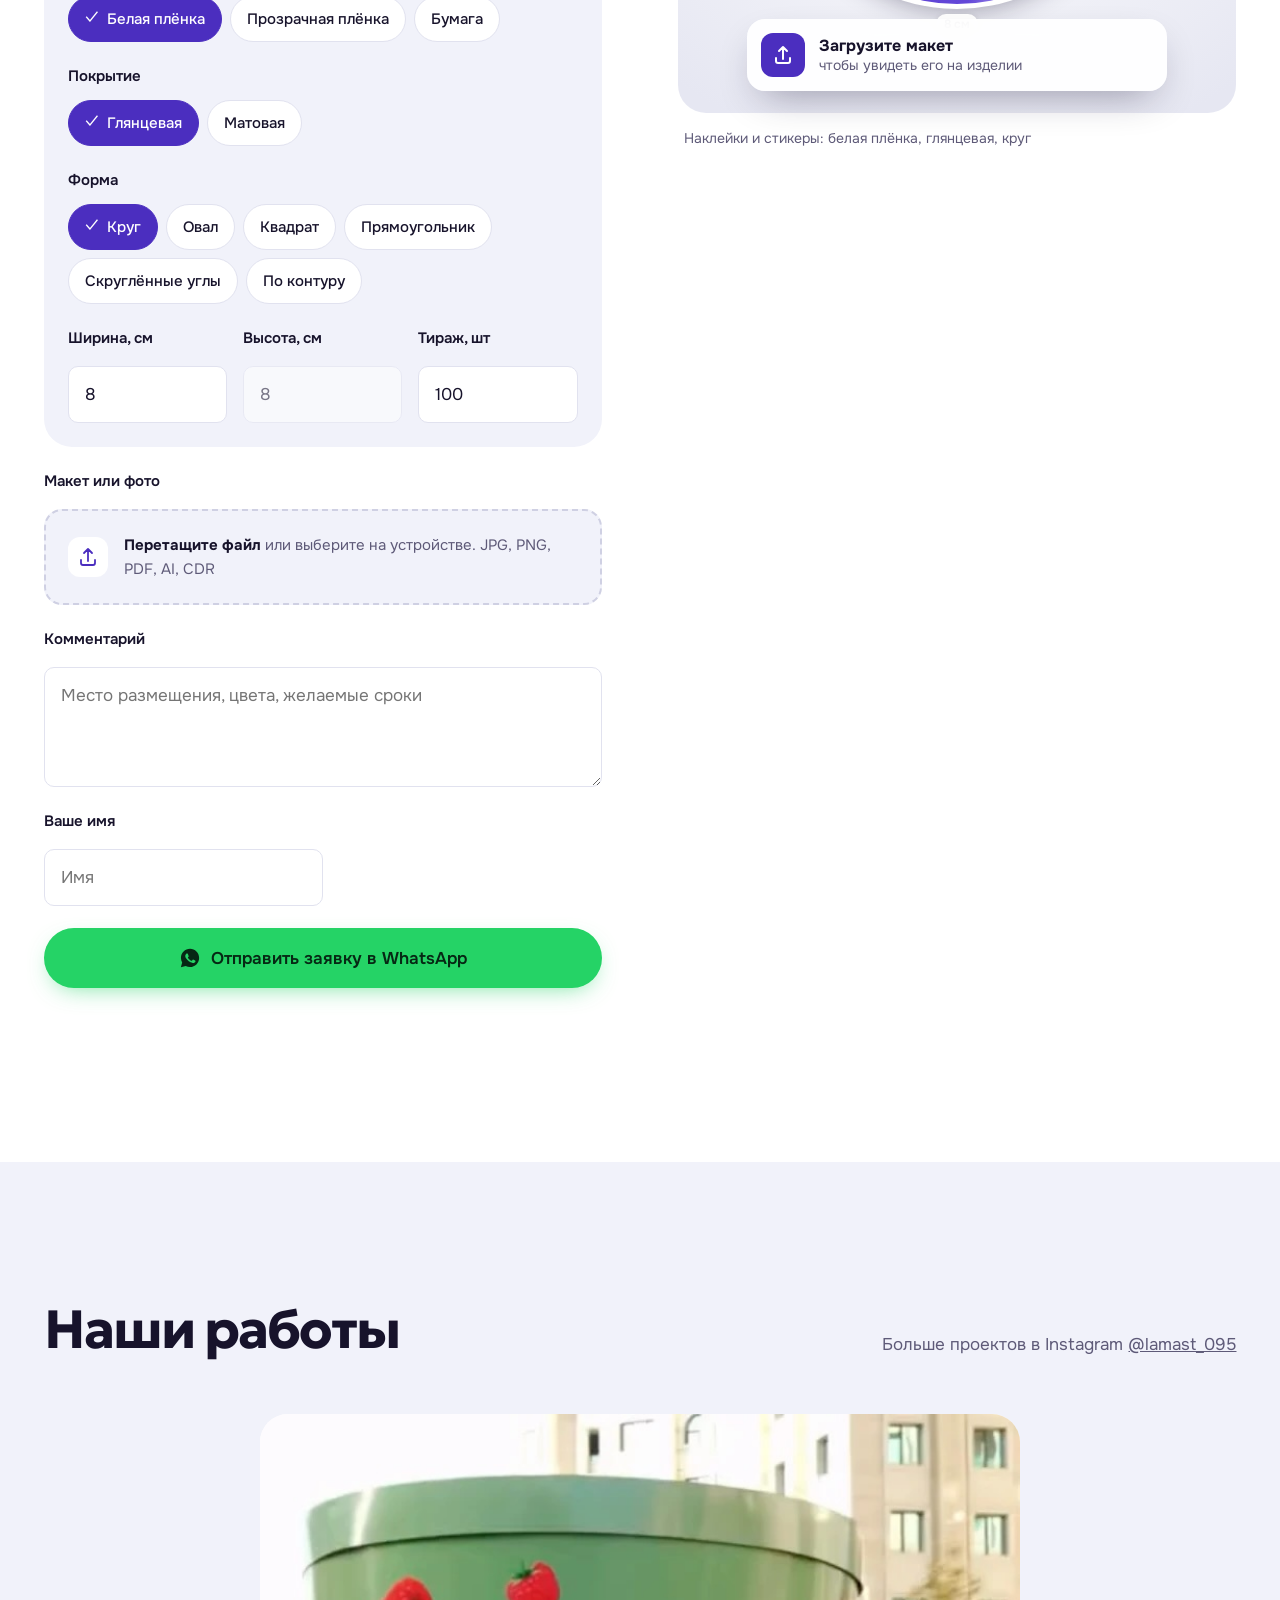
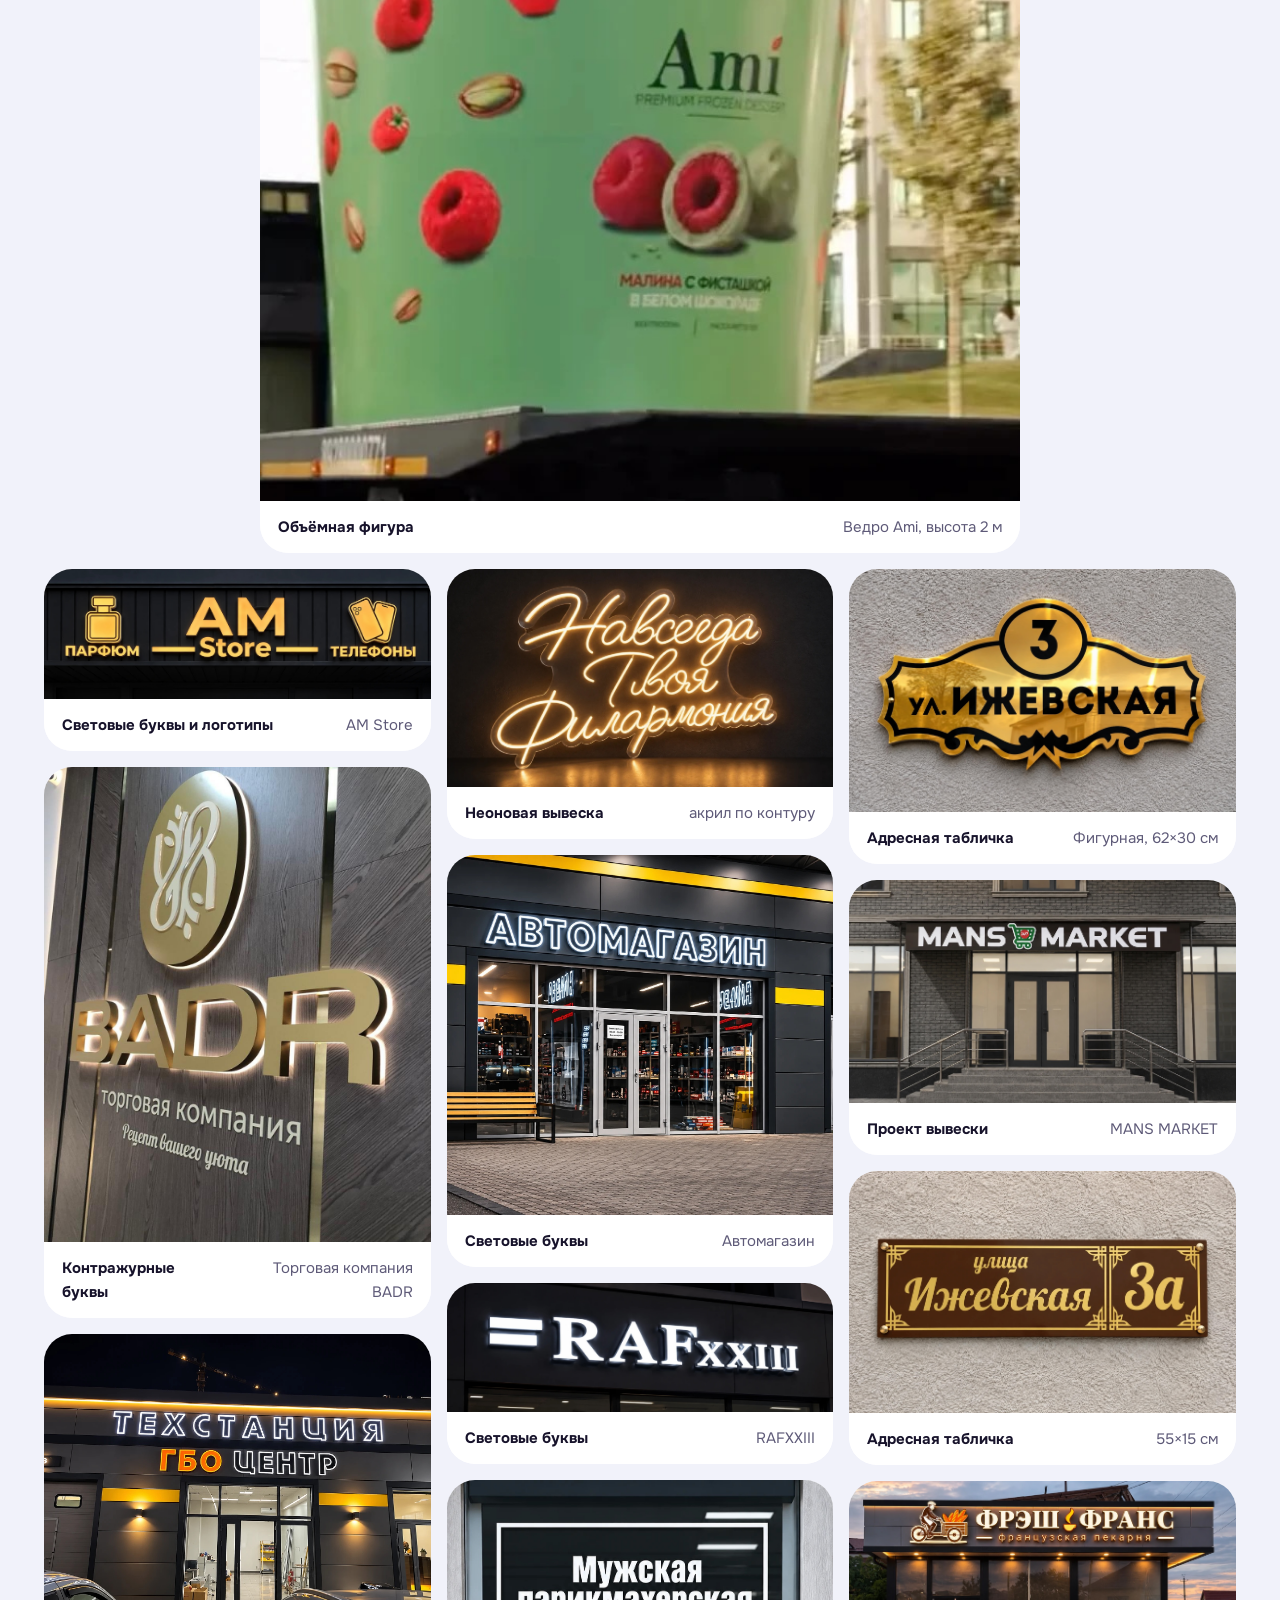
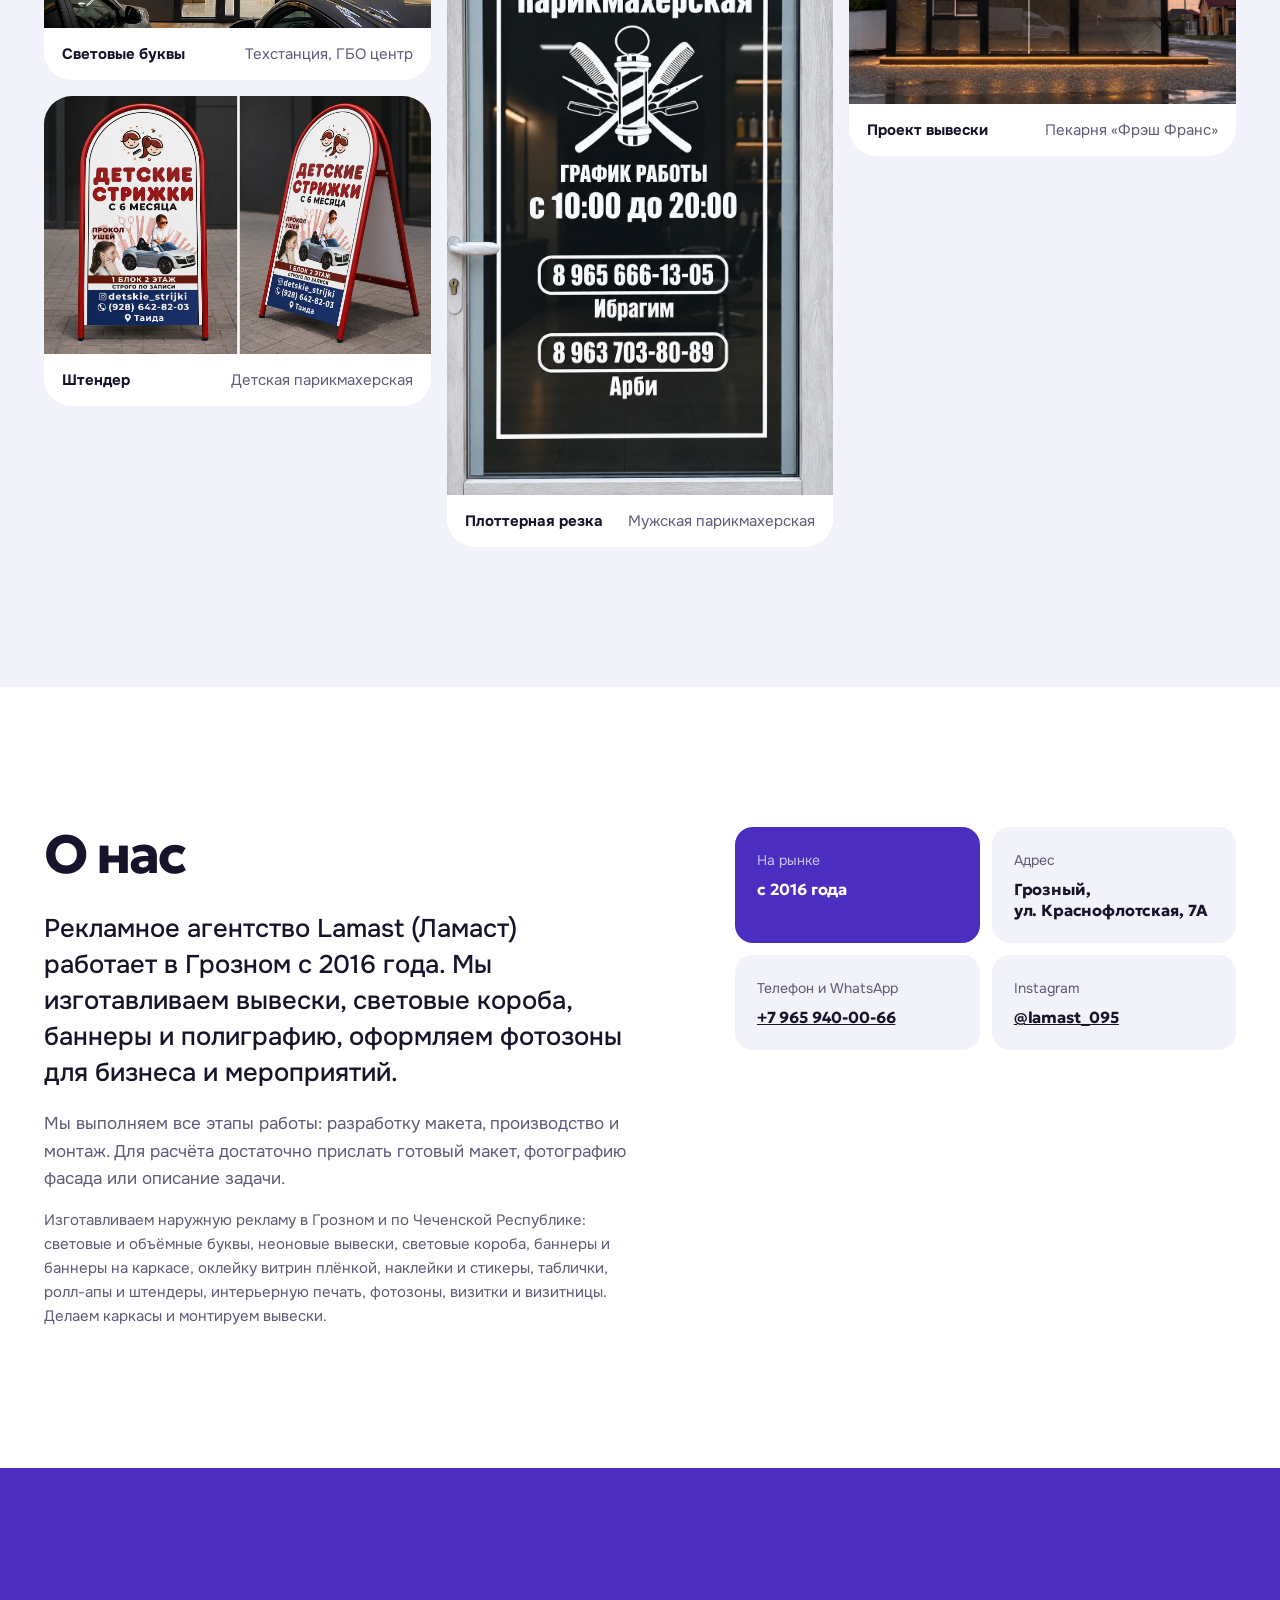
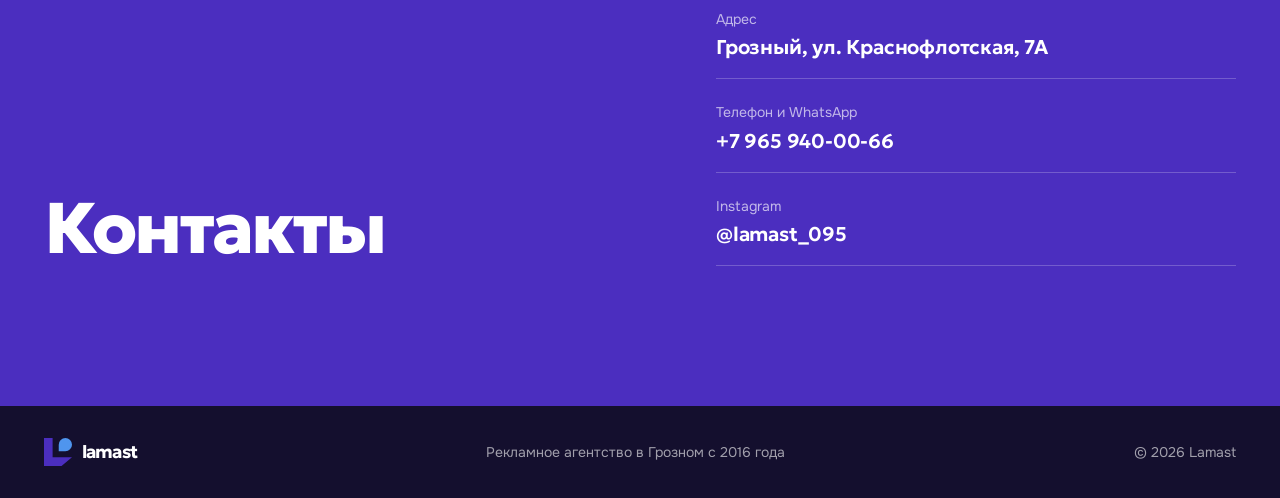
==== commit a95c83c7: "SEO: заголовок и описание, robots.txt, sitemap.xml, разметка организации, картинка для ссылок, иконк" ====
--- a/index.html
+++ b/index.html
@@ -3,34 +3,183 @@
 <head>
   <meta charset="utf-8">
   <meta name="viewport" content="width=device-width, initial-scale=1">
-  <title>Lamast: вывески, баннеры и печать в Грозном</title>
-  <meta name="description" content="Рекламное агентство в Грозном с 2016 года. Световые буквы и короба, баннеры, наклейки, таблички, ролл-апы, фотозоны и визитки. Расчёт стоимости по вашему макету.">
+  <title>Наружная реклама и вывески в Грозном | Рекламное агентство Lamast (Ламаст)</title>
+  <meta name="description" content="Рекламное агентство Lamast (Ламаст) в Грозном с 2016 года: наружная реклама, световые буквы, неоновые вывески, световые короба, баннеры, наклейки, таблички, фотозоны. Монтаж. Расчёт по вашему макету.">
+  <link rel="canonical" href="https://ralamast.ru/">
+  <meta name="robots" content="index, follow">
   <meta name="theme-color" content="#140F2E">
-  <meta property="og:title" content="Lamast, рекламное агентство в Грозном">
-  <meta property="og:description" content="Вывески, баннеры, наклейки, фотозоны и визитки. Грозный, Краснофлотская, 7А.">
+  <meta property="og:type" content="website">
+  <meta property="og:site_name" content="Lamast">
+  <meta property="og:locale" content="ru_RU">
+  <meta property="og:url" content="https://ralamast.ru/">
+  <meta property="og:title" content="Рекламное агентство Lamast (Ламаст) в Грозном">
+  <meta property="og:description" content="Наружная реклама, вывески, неон, баннеры, наклейки и фотозоны. Примерьте свой макет на изделии и отправьте заявку в WhatsApp.">
+  <meta property="og:image" content="https://ralamast.ru/assets/og.jpg">
+  <meta property="og:image:width" content="1200">
+  <meta property="og:image:height" content="632">
+  <meta name="twitter:card" content="summary_large_image">
+  <link rel="icon" href="favicon.png" type="image/png" sizes="48x48">
   <link rel="icon" href="assets/logo-mark.svg" type="image/svg+xml">
+  <link rel="apple-touch-icon" href="assets/apple-touch-icon.png">
   <link rel="preconnect" href="https://fonts.googleapis.com">
   <link rel="preconnect" href="https://fonts.gstatic.com" crossorigin>
   <link href="https://fonts.googleapis.com/css2?family=Geologica:wght@400;500;600;700;800&family=Onest:wght@400;500;600&family=Marck+Script&display=swap" rel="stylesheet">
-  <link rel="stylesheet" href="styles.css?v=202611181624">
+  <link rel="stylesheet" href="styles.css?v=202611181628">
   <script type="application/ld+json">
-  {
-    "@context": "https://schema.org",
-    "@type": "LocalBusiness",
-    "name": "Lamast",
-    "description": "Рекламное агентство: вывески, световые буквы и короба, баннеры, наклейки, таблички, ролл-апы, фотозоны, визитки",
-    "foundingDate": "2016",
-    "telephone": "+7 965 940-00-66",
-    "address": {
-      "@type": "PostalAddress",
-      "streetAddress": "ул. Краснофлотская, 7А",
-      "addressLocality": "Грозный",
-      "addressRegion": "Чеченская Республика",
-      "addressCountry": "RU"
+{
+  "@context": "https://schema.org",
+  "@graph": [
+    {
+      "@type": "LocalBusiness",
+      "@id": "https://ralamast.ru/#business",
+      "name": "Lamast",
+      "alternateName": [
+        "Ламаст",
+        "Рекламное агентство Lamast",
+        "Рекламное агентство Ламаст"
+      ],
+      "description": "Рекламное агентство в Грозном: наружная реклама, вывески, световые буквы, неон, световые короба, баннеры, наклейки, таблички, фотозоны, визитки, монтаж.",
+      "url": "https://ralamast.ru/",
+      "logo": "https://ralamast.ru/assets/icon-192.png",
+      "image": "https://ralamast.ru/assets/og.jpg",
+      "foundingDate": "2016",
+      "telephone": "+7 965 940-00-66",
+      "address": {
+        "@type": "PostalAddress",
+        "streetAddress": "ул. Краснофлотская, 7А",
+        "addressLocality": "Грозный",
+        "addressRegion": "Чеченская Республика",
+        "addressCountry": "RU"
+      },
+      "areaServed": [
+        "Грозный",
+        "Чеченская Республика"
+      ],
+      "sameAs": [
+        "https://instagram.com/lamast_095"
+      ],
+      "hasOfferCatalog": {
+        "@type": "OfferCatalog",
+        "name": "Услуги рекламного агентства",
+        "itemListElement": [
+          {
+            "@type": "Offer",
+            "itemOffered": {
+              "@type": "Service",
+              "name": "Наружная реклама"
+            }
+          },
+          {
+            "@type": "Offer",
+            "itemOffered": {
+              "@type": "Service",
+              "name": "Световые буквы"
+            }
+          },
+          {
+            "@type": "Offer",
+            "itemOffered": {
+              "@type": "Service",
+              "name": "Объёмные буквы"
+            }
+          },
+          {
+            "@type": "Offer",
+            "itemOffered": {
+              "@type": "Service",
+              "name": "Неоновые вывески"
+            }
+          },
+          {
+            "@type": "Offer",
+            "itemOffered": {
+              "@type": "Service",
+              "name": "Световые короба"
+            }
+          },
+          {
+            "@type": "Offer",
+            "itemOffered": {
+              "@type": "Service",
+              "name": "Баннеры"
+            }
+          },
+          {
+            "@type": "Offer",
+            "itemOffered": {
+              "@type": "Service",
+              "name": "Плёнка и оклейка витрин"
+            }
+          },
+          {
+            "@type": "Offer",
+            "itemOffered": {
+              "@type": "Service",
+              "name": "Наклейки и стикеры"
+            }
+          },
+          {
+            "@type": "Offer",
+            "itemOffered": {
+              "@type": "Service",
+              "name": "Таблички"
+            }
+          },
+          {
+            "@type": "Offer",
+            "itemOffered": {
+              "@type": "Service",
+              "name": "Ролл-апы и штендеры"
+            }
+          },
+          {
+            "@type": "Offer",
+            "itemOffered": {
+              "@type": "Service",
+              "name": "Интерьерная печать"
+            }
+          },
+          {
+            "@type": "Offer",
+            "itemOffered": {
+              "@type": "Service",
+              "name": "Фотозоны"
+            }
+          },
+          {
+            "@type": "Offer",
+            "itemOffered": {
+              "@type": "Service",
+              "name": "Визитки"
+            }
+          },
+          {
+            "@type": "Offer",
+            "itemOffered": {
+              "@type": "Service",
+              "name": "Визитницы"
+            }
+          },
+          {
+            "@type": "Offer",
+            "itemOffered": {
+              "@type": "Service",
+              "name": "Каркасы и монтаж вывесок"
+            }
+          }
+        ]
+      }
     },
-    "areaServed": "Грозный",
-    "sameAs": ["https://instagram.com/lamast_095"]
-  }
+    {
+      "@type": "WebSite",
+      "@id": "https://ralamast.ru/#site",
+      "url": "https://ralamast.ru/",
+      "name": "Lamast",
+      "alternateName": "Ламаст",
+      "inLanguage": "ru"
+    }
+  ]
+}
   </script>
 </head>
 <body>
@@ -277,8 +426,9 @@
     <div class="wrap about__in">
       <div class="about__text">
         <h2>О нас</h2>
-        <p class="about__lead">Рекламное агентство Lamast работает в Грозном с 2016 года. Мы изготавливаем вывески, световые короба, баннеры и полиграфию, оформляем фотозоны для бизнеса и мероприятий.</p>
+        <p class="about__lead">Рекламное агентство Lamast (Ламаст) работает в Грозном с 2016 года. Мы изготавливаем вывески, световые короба, баннеры и полиграфию, оформляем фотозоны для бизнеса и мероприятий.</p>
         <p>Мы выполняем все этапы работы: разработку макета, производство и монтаж. Для расчёта достаточно прислать готовый макет, фотографию фасада или описание задачи.</p>
+        <p class="about__services">Изготавливаем наружную рекламу в Грозном и по Чеченской Республике: световые и объёмные буквы, неоновые вывески, световые короба, баннеры и баннеры на каркасе, оклейку витрин плёнкой, наклейки и стикеры, таблички, ролл-апы и штендеры, интерьерную печать, фотозоны, визитки и визитницы. Делаем каркасы и монтируем вывески.</p>
       </div>
       <dl class="about__facts">
         <div><dt>На рынке</dt><dd data-cfg="founded">с 2016 года</dd></div>
@@ -347,8 +497,8 @@
   <symbol id="i-wa" viewBox="0 0 24 24"><path fill="currentColor" d="M12.04 2C6.58 2 2.13 6.45 2.13 11.91c0 1.75.46 3.45 1.32 4.95L2.05 22l5.25-1.38a9.9 9.9 0 0 0 4.74 1.21c5.46 0 9.91-4.45 9.91-9.91S17.5 2 12.04 2Zm5.8 14.05c-.24.68-1.42 1.32-1.96 1.37-.5.05-.97.23-3.27-.68-2.77-1.09-4.52-3.92-4.66-4.1-.13-.18-1.11-1.48-1.11-2.82 0-1.34.7-2 .95-2.27.25-.27.54-.34.72-.34h.52c.17 0 .4-.06.62.48.24.56.8 1.94.86 2.08.07.14.11.3.02.48-.09.18-.14.3-.27.45l-.41.48c-.14.13-.28.28-.12.56.16.27.72 1.18 1.54 1.92 1.06.95 1.95 1.24 2.23 1.38.27.14.43.11.59-.07.16-.18.68-.8.86-1.07.18-.27.36-.23.61-.14.25.09 1.6.75 1.87.89.27.14.45.2.52.32.07.11.07.66-.17 1.33Z"/></symbol>
 </svg>
 
-<script src="config.js?v=202611181624" defer></script>
-<script src="preview.js?v=202611181624" defer></script>
-<script src="script.js?v=202611181624" defer></script>
+<script src="config.js?v=202611181628" defer></script>
+<script src="preview.js?v=202611181628" defer></script>
+<script src="script.js?v=202611181628" defer></script>
 </body>
 </html>
--- a/styles.css
+++ b/styles.css
@@ -858,3 +858,4 @@
 .neon-t { color: color-mix(in srgb, var(--neon) 40%, #fff); text-shadow: 0 0 2px #fff, 0 0 7px var(--neon), 0 0 18px var(--neon), 0 0 40px var(--neon), 0 0 72px var(--neon); }
 .neon-plate-t { color: rgba(255,255,255,.1); -webkit-text-stroke: .34em rgba(255,255,255,.11); }
 .pv-neon--text.b-contour::after { inset: -20%; }
+.about__text .about__services { margin-top: 16px; font-size: 15px; line-height: 1.6; }
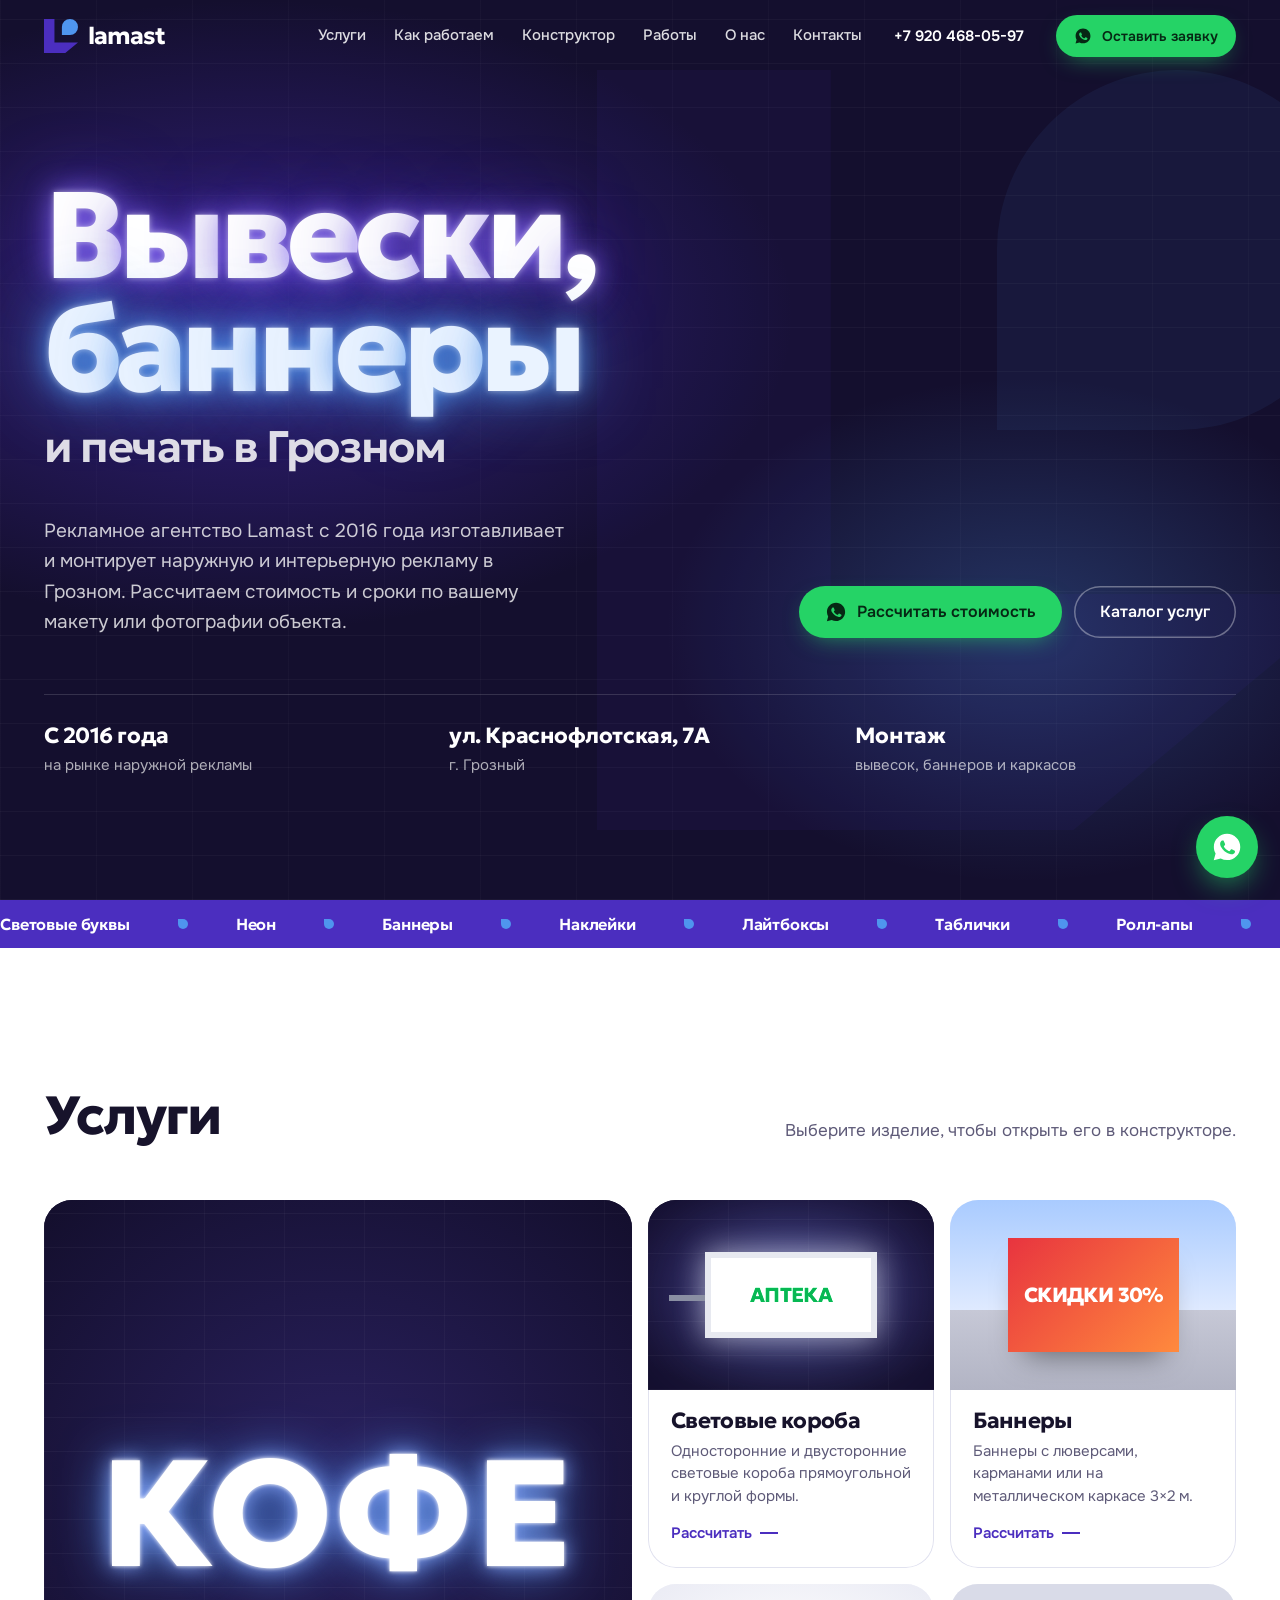
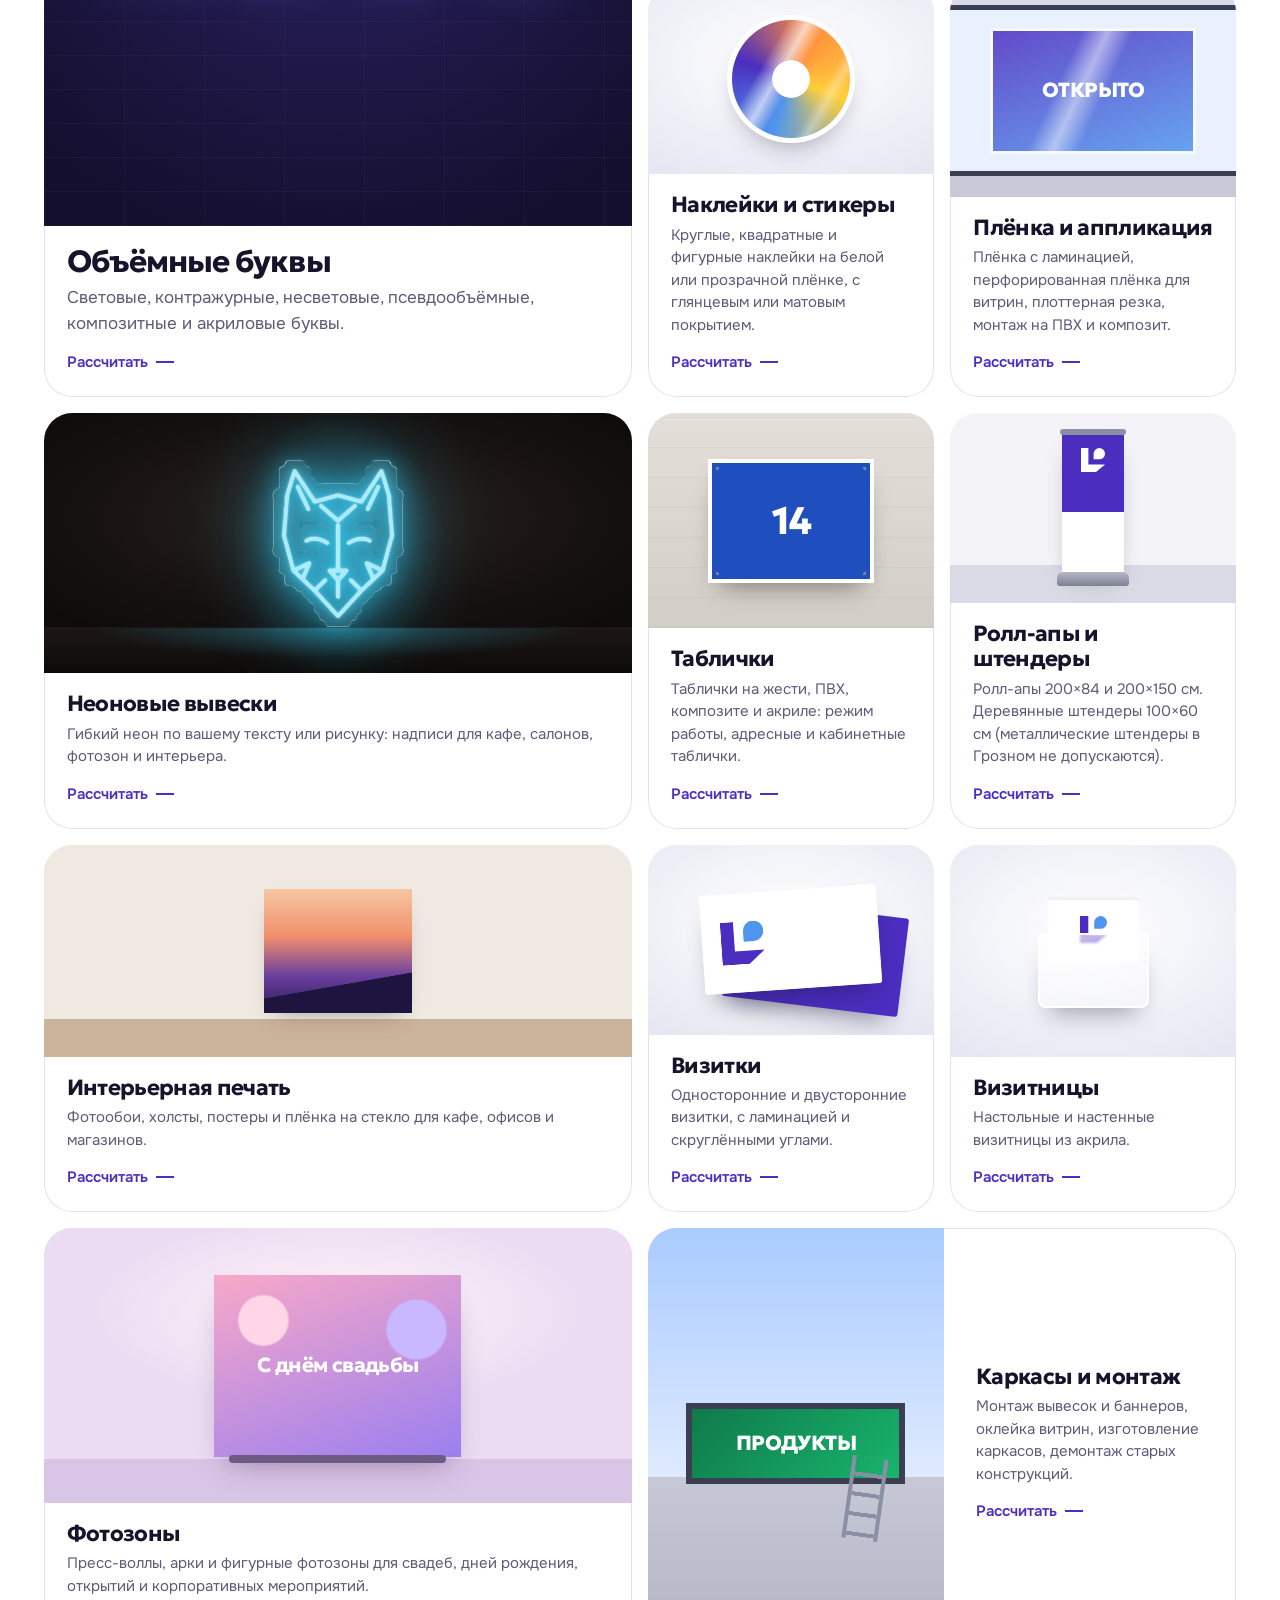
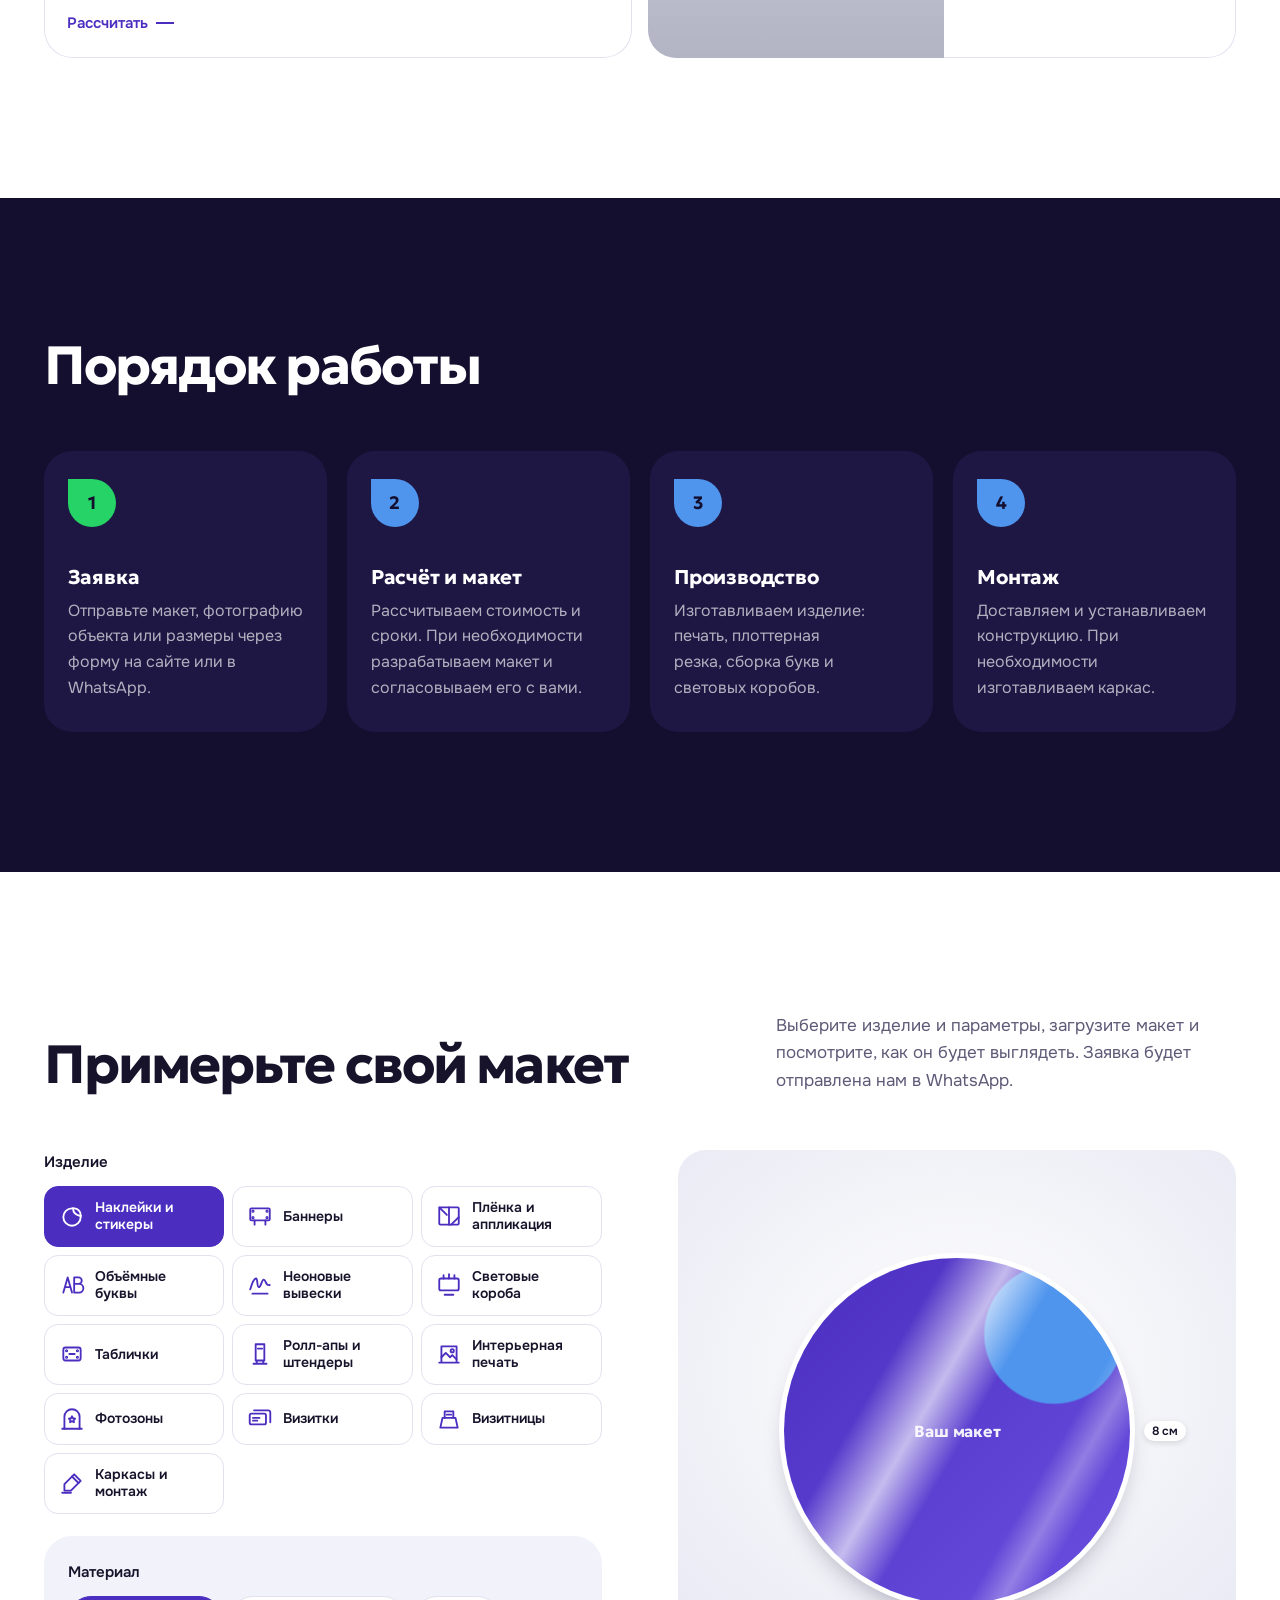
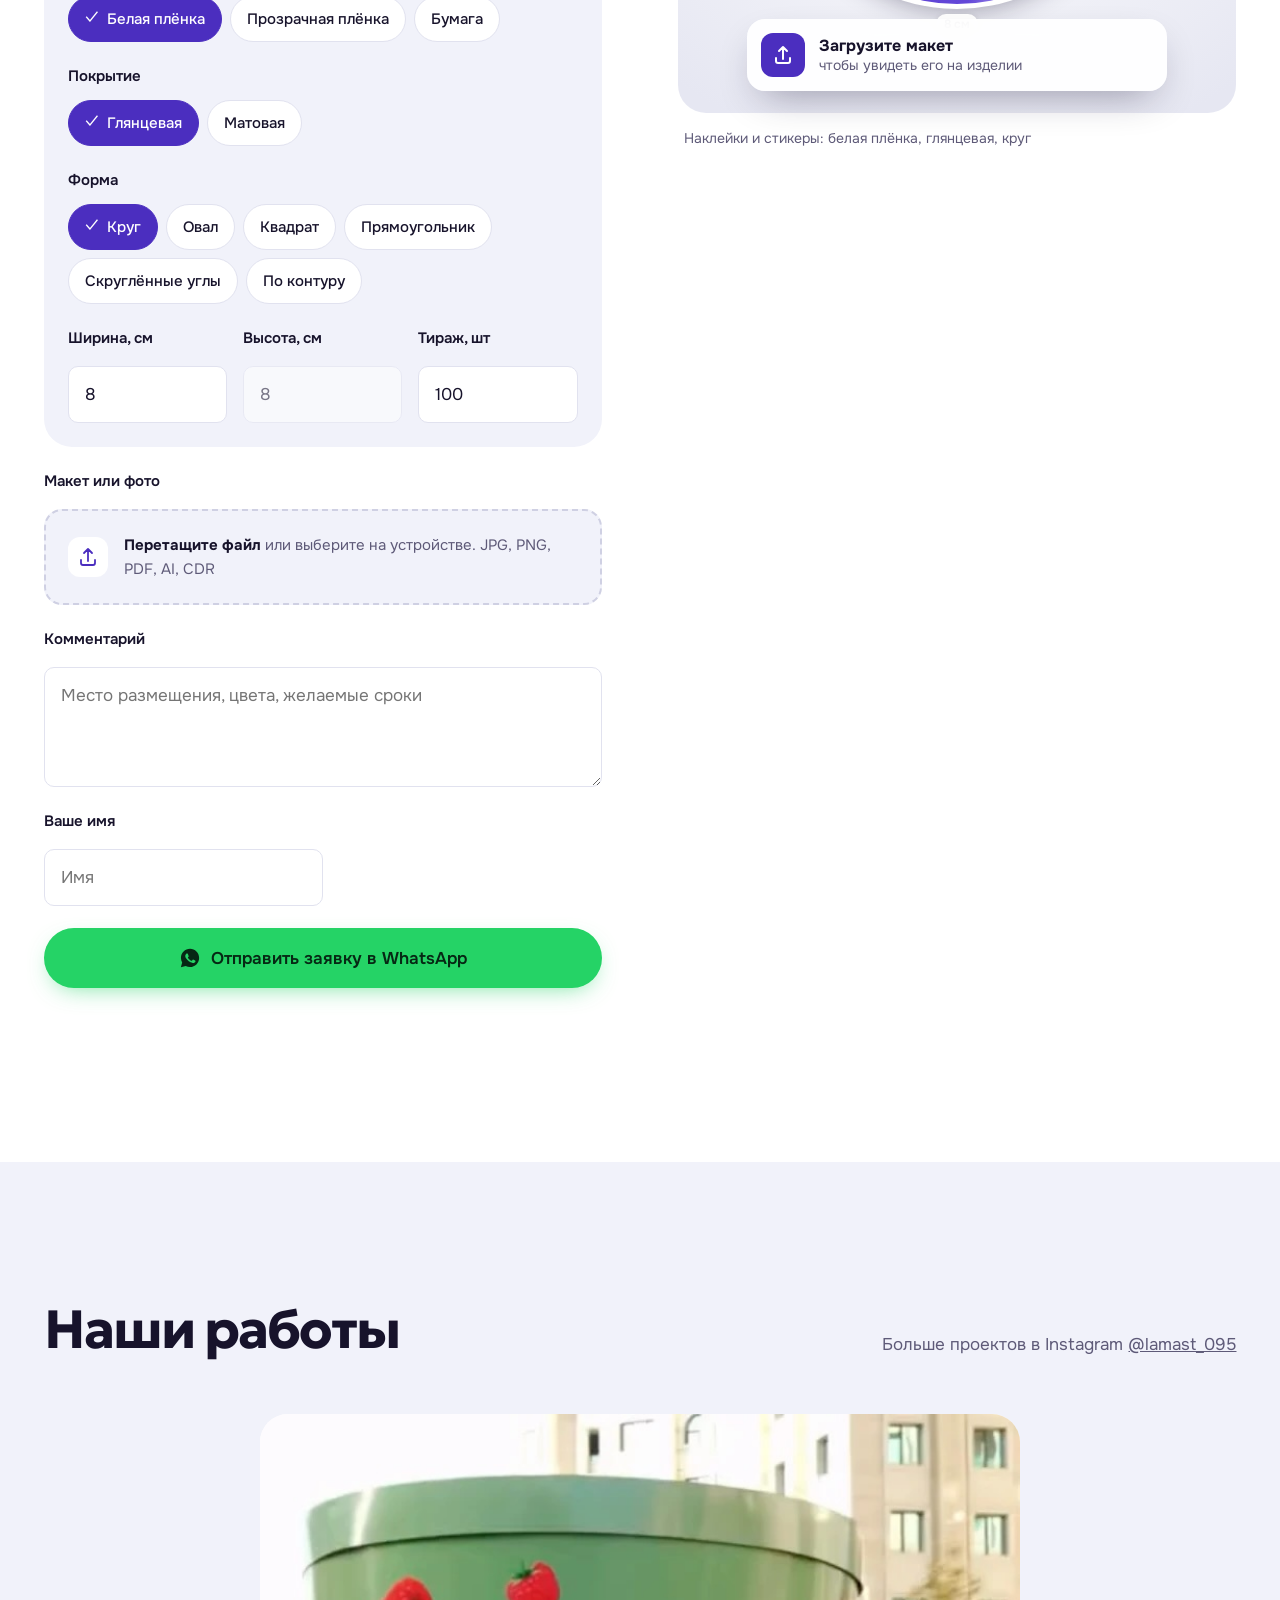
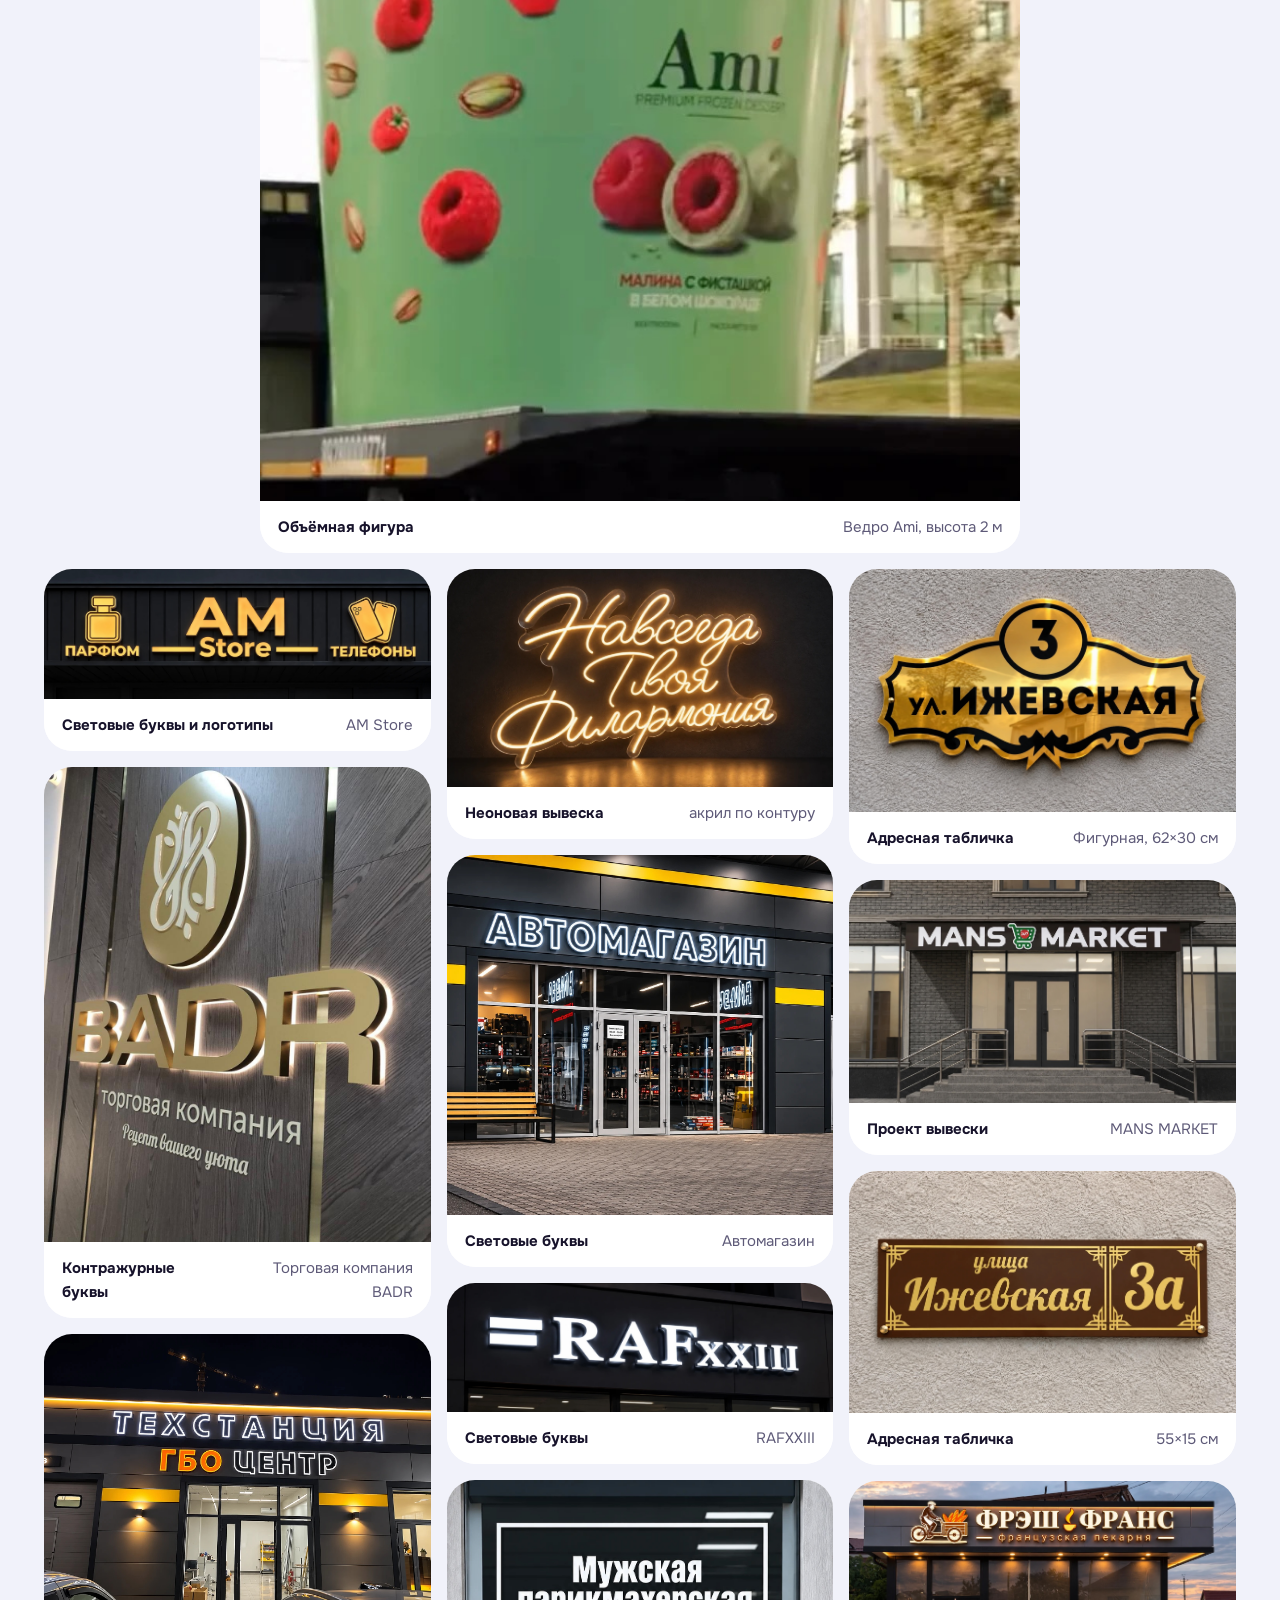
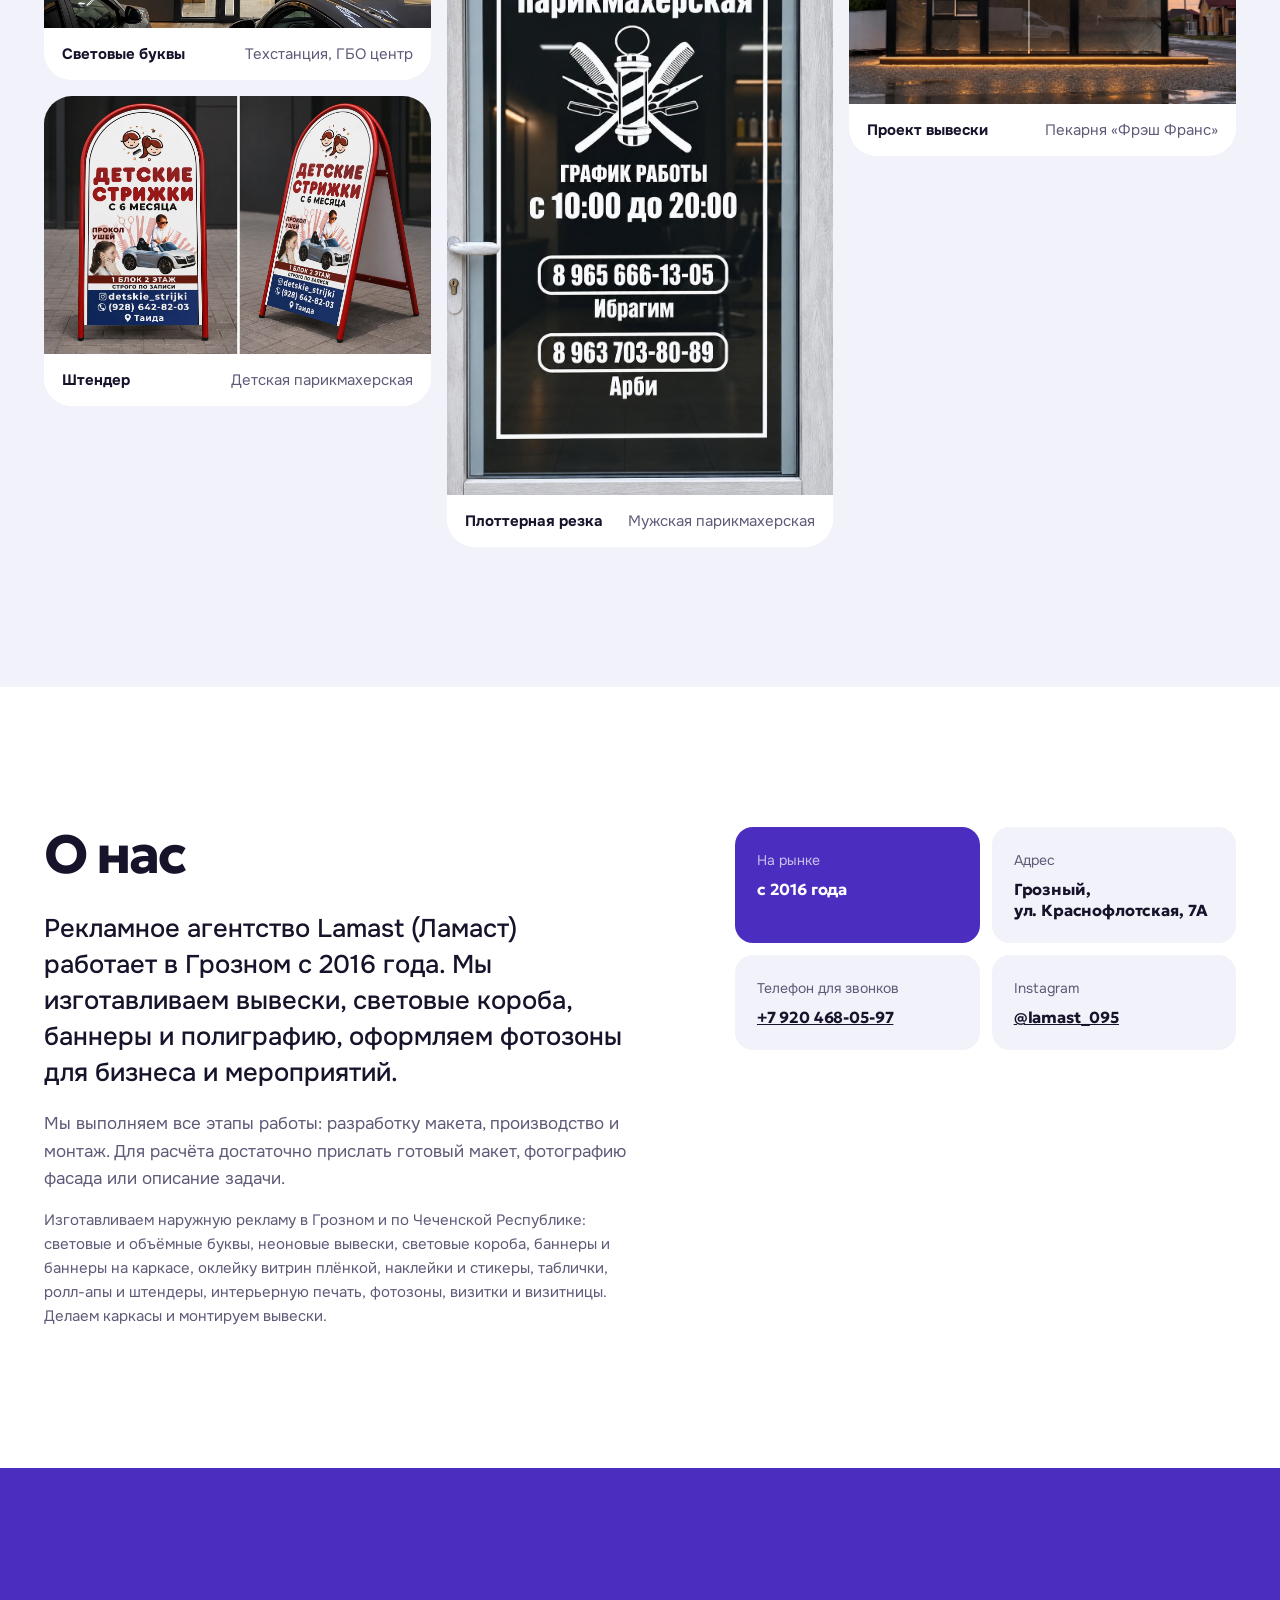
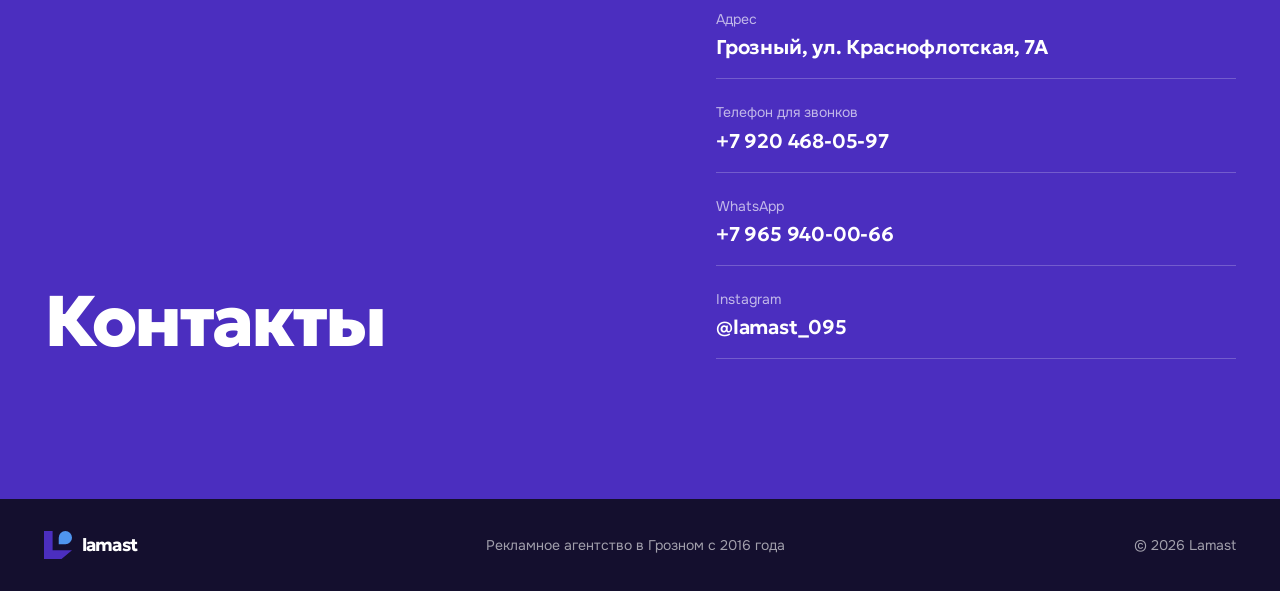
==== commit 77473a2d: "Отдельный номер для звонков +7 920 468-05-97, WhatsApp остаётся на +7 965 940-00-66 Co-Authored-By: " ====
--- a/index.html
+++ b/index.html
@@ -7,6 +7,8 @@
   <meta name="description" content="Рекламное агентство Lamast (Ламаст) в Грозном с 2016 года: наружная реклама, световые буквы, неоновые вывески, световые короба, баннеры, наклейки, таблички, фотозоны. Монтаж. Расчёт по вашему макету.">
   <link rel="canonical" href="https://ralamast.ru/">
   <meta name="robots" content="index, follow">
+  <meta name="google-site-verification" content="aigGeu6S7GRbUv8y-6N41ZWBPfW4OrTwWtjFjx1dodk">
+  <meta name="yandex-verification" content="3d947ba7f4a9d42a">
   <meta name="theme-color" content="#140F2E">
   <meta property="og:type" content="website">
   <meta property="og:site_name" content="Lamast">
@@ -24,7 +26,7 @@
   <link rel="preconnect" href="https://fonts.googleapis.com">
   <link rel="preconnect" href="https://fonts.gstatic.com" crossorigin>
   <link href="https://fonts.googleapis.com/css2?family=Geologica:wght@400;500;600;700;800&family=Onest:wght@400;500;600&family=Marck+Script&display=swap" rel="stylesheet">
-  <link rel="stylesheet" href="styles.css?v=202611181628">
+  <link rel="stylesheet" href="styles.css?v=202611181742">
   <script type="application/ld+json">
 {
   "@context": "https://schema.org",
@@ -43,7 +45,11 @@
       "logo": "https://ralamast.ru/assets/icon-192.png",
       "image": "https://ralamast.ru/assets/og.jpg",
       "foundingDate": "2016",
-      "telephone": "+7 965 940-00-66",
+      "telephone": "+7 920 468-05-97",
+      "contactPoint": [
+        {"@type": "ContactPoint", "telephone": "+7 920 468-05-97", "contactType": "customer service", "availableLanguage": "Russian"},
+        {"@type": "ContactPoint", "telephone": "+7 965 940-00-66", "contactType": "sales", "description": "WhatsApp: заявки и макеты", "availableLanguage": "Russian"}
+      ],
       "address": {
         "@type": "PostalAddress",
         "streetAddress": "ул. Краснофлотская, 7А",
@@ -199,7 +205,7 @@
       <a href="#about">О нас</a>
       <a href="#contacts">Контакты</a>
     </nav>
-    <a class="nav__phone" data-cfg="phone" href="tel:+79659400066">+7 965 940-00-66</a>
+    <a class="nav__phone" data-cfg="phone" href="tel:+79204680597">+7 920 468-05-97</a>
     <a class="btn btn--wa btn--sm" href="#brief">
       <svg aria-hidden="true" viewBox="0 0 24 24"><use href="#i-wa"/></svg>
       Оставить заявку
@@ -433,7 +439,7 @@
       <dl class="about__facts">
         <div><dt>На рынке</dt><dd data-cfg="founded">с 2016 года</dd></div>
         <div><dt>Адрес</dt><dd>Грозный, ул.&nbsp;Краснофлотская, 7А</dd></div>
-        <div><dt>Телефон и WhatsApp</dt><dd><a data-cfg="phone2" href="#">+7 965 940-00-66</a></dd></div>
+        <div><dt>Телефон для звонков</dt><dd><a data-cfg="phone2" href="tel:+79204680597">+7 920 468-05-97</a></dd></div>
         <div><dt>Instagram</dt><dd><a data-cfg="insta" href="#" target="_blank" rel="noopener">@lamast_095</a></dd></div>
       </dl>
     </div>
@@ -445,7 +451,8 @@
       <h2 class="contacts__big">Контакты</h2>
       <dl class="contacts__list">
         <div><dt>Адрес</dt><dd><a data-cfg="address" href="#" target="_blank" rel="noopener">Грозный, ул. Краснофлотская, 7А</a></dd></div>
-        <div><dt>Телефон и WhatsApp</dt><dd><a data-cfg="phone" href="#">+7 965 940-00-66</a></dd></div>
+        <div><dt>Телефон для звонков</dt><dd><a data-cfg="phone" href="tel:+79204680597">+7 920 468-05-97</a></dd></div>
+        <div><dt>WhatsApp</dt><dd><a data-cfg="wa" href="https://wa.me/79659400066" target="_blank" rel="noopener">+7 965 940-00-66</a></dd></div>
         <div><dt>Instagram</dt><dd><a data-cfg="insta" href="#" target="_blank" rel="noopener">@lamast_095</a></dd></div>
       </dl>
     </div>
@@ -497,8 +504,8 @@
   <symbol id="i-wa" viewBox="0 0 24 24"><path fill="currentColor" d="M12.04 2C6.58 2 2.13 6.45 2.13 11.91c0 1.75.46 3.45 1.32 4.95L2.05 22l5.25-1.38a9.9 9.9 0 0 0 4.74 1.21c5.46 0 9.91-4.45 9.91-9.91S17.5 2 12.04 2Zm5.8 14.05c-.24.68-1.42 1.32-1.96 1.37-.5.05-.97.23-3.27-.68-2.77-1.09-4.52-3.92-4.66-4.1-.13-.18-1.11-1.48-1.11-2.82 0-1.34.7-2 .95-2.27.25-.27.54-.34.72-.34h.52c.17 0 .4-.06.62.48.24.56.8 1.94.86 2.08.07.14.11.3.02.48-.09.18-.14.3-.27.45l-.41.48c-.14.13-.28.28-.12.56.16.27.72 1.18 1.54 1.92 1.06.95 1.95 1.24 2.23 1.38.27.14.43.11.59-.07.16-.18.68-.8.86-1.07.18-.27.36-.23.61-.14.25.09 1.6.75 1.87.89.27.14.45.2.52.32.07.11.07.66-.17 1.33Z"/></symbol>
 </svg>
 
-<script src="config.js?v=202611181628" defer></script>
-<script src="preview.js?v=202611181628" defer></script>
-<script src="script.js?v=202611181628" defer></script>
+<script src="config.js?v=202611181742" defer></script>
+<script src="preview.js?v=202611181742" defer></script>
+<script src="script.js?v=202611181742" defer></script>
 </body>
 </html>
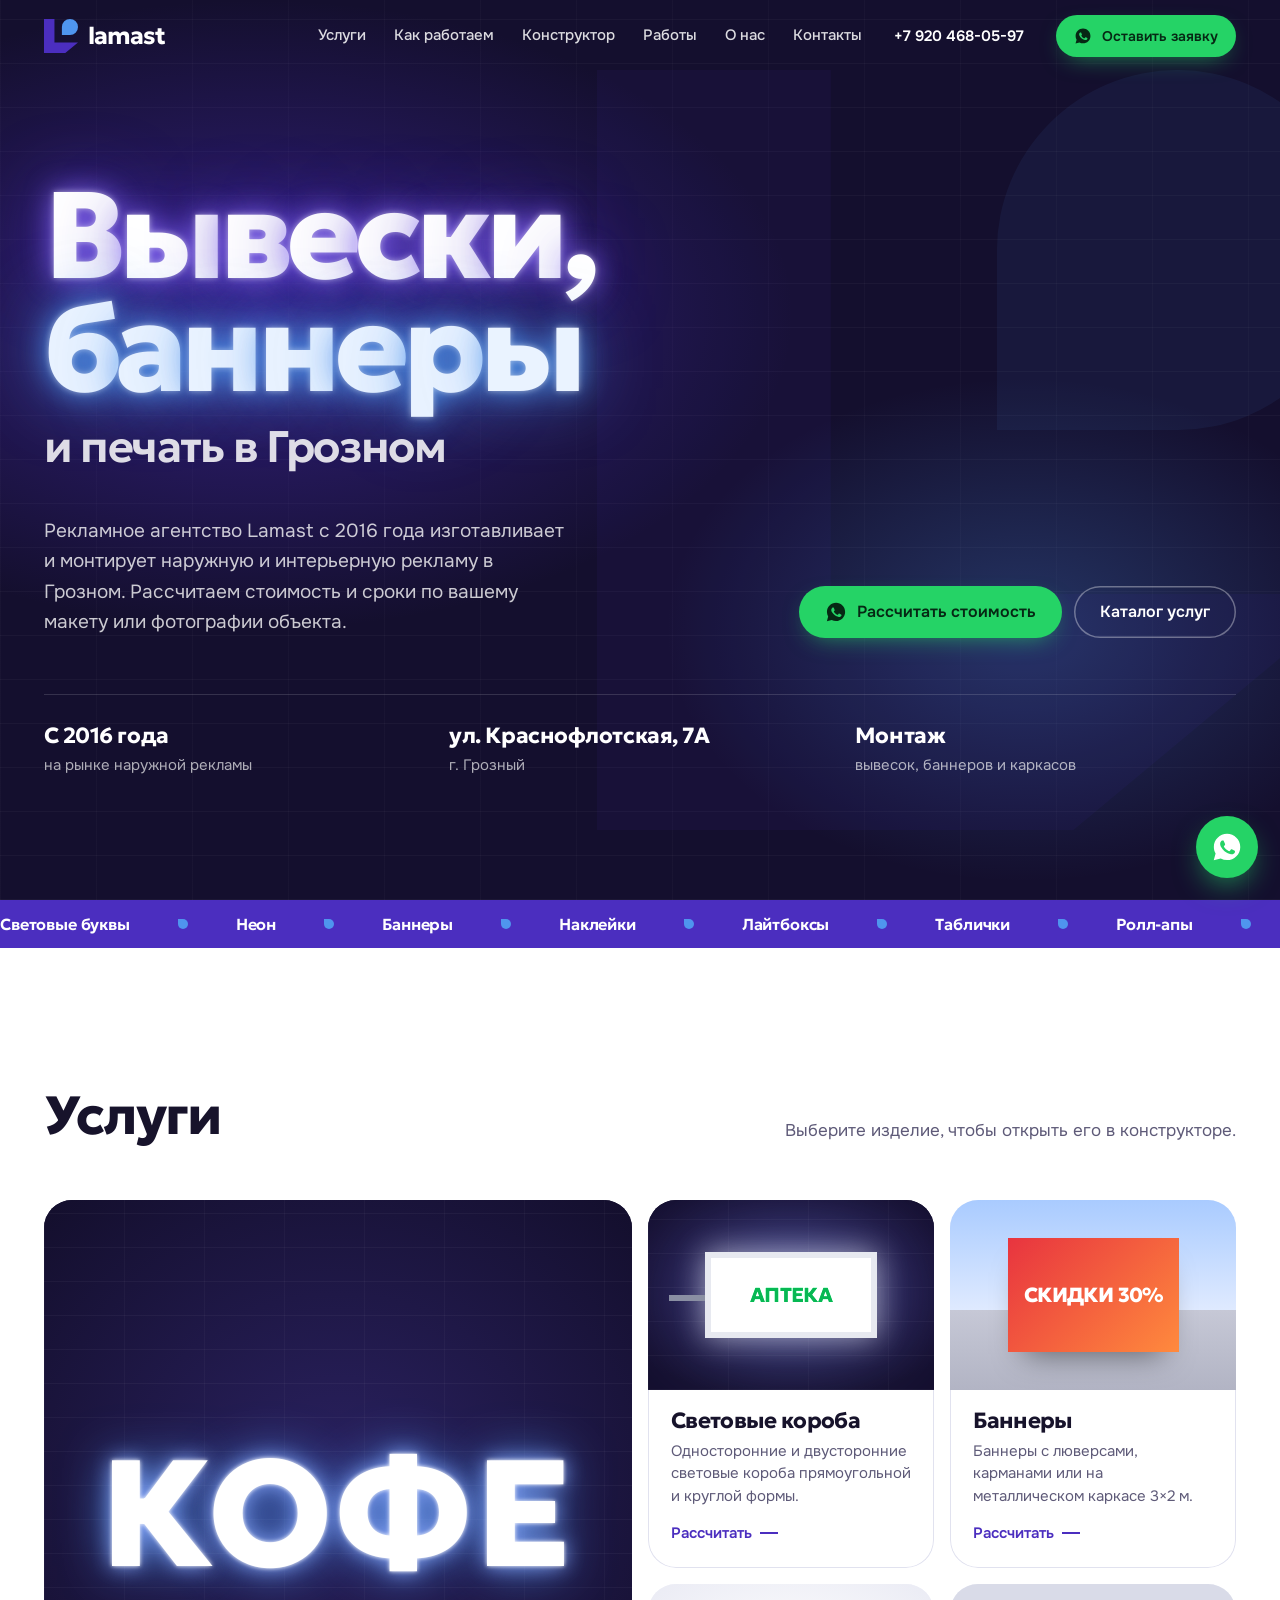
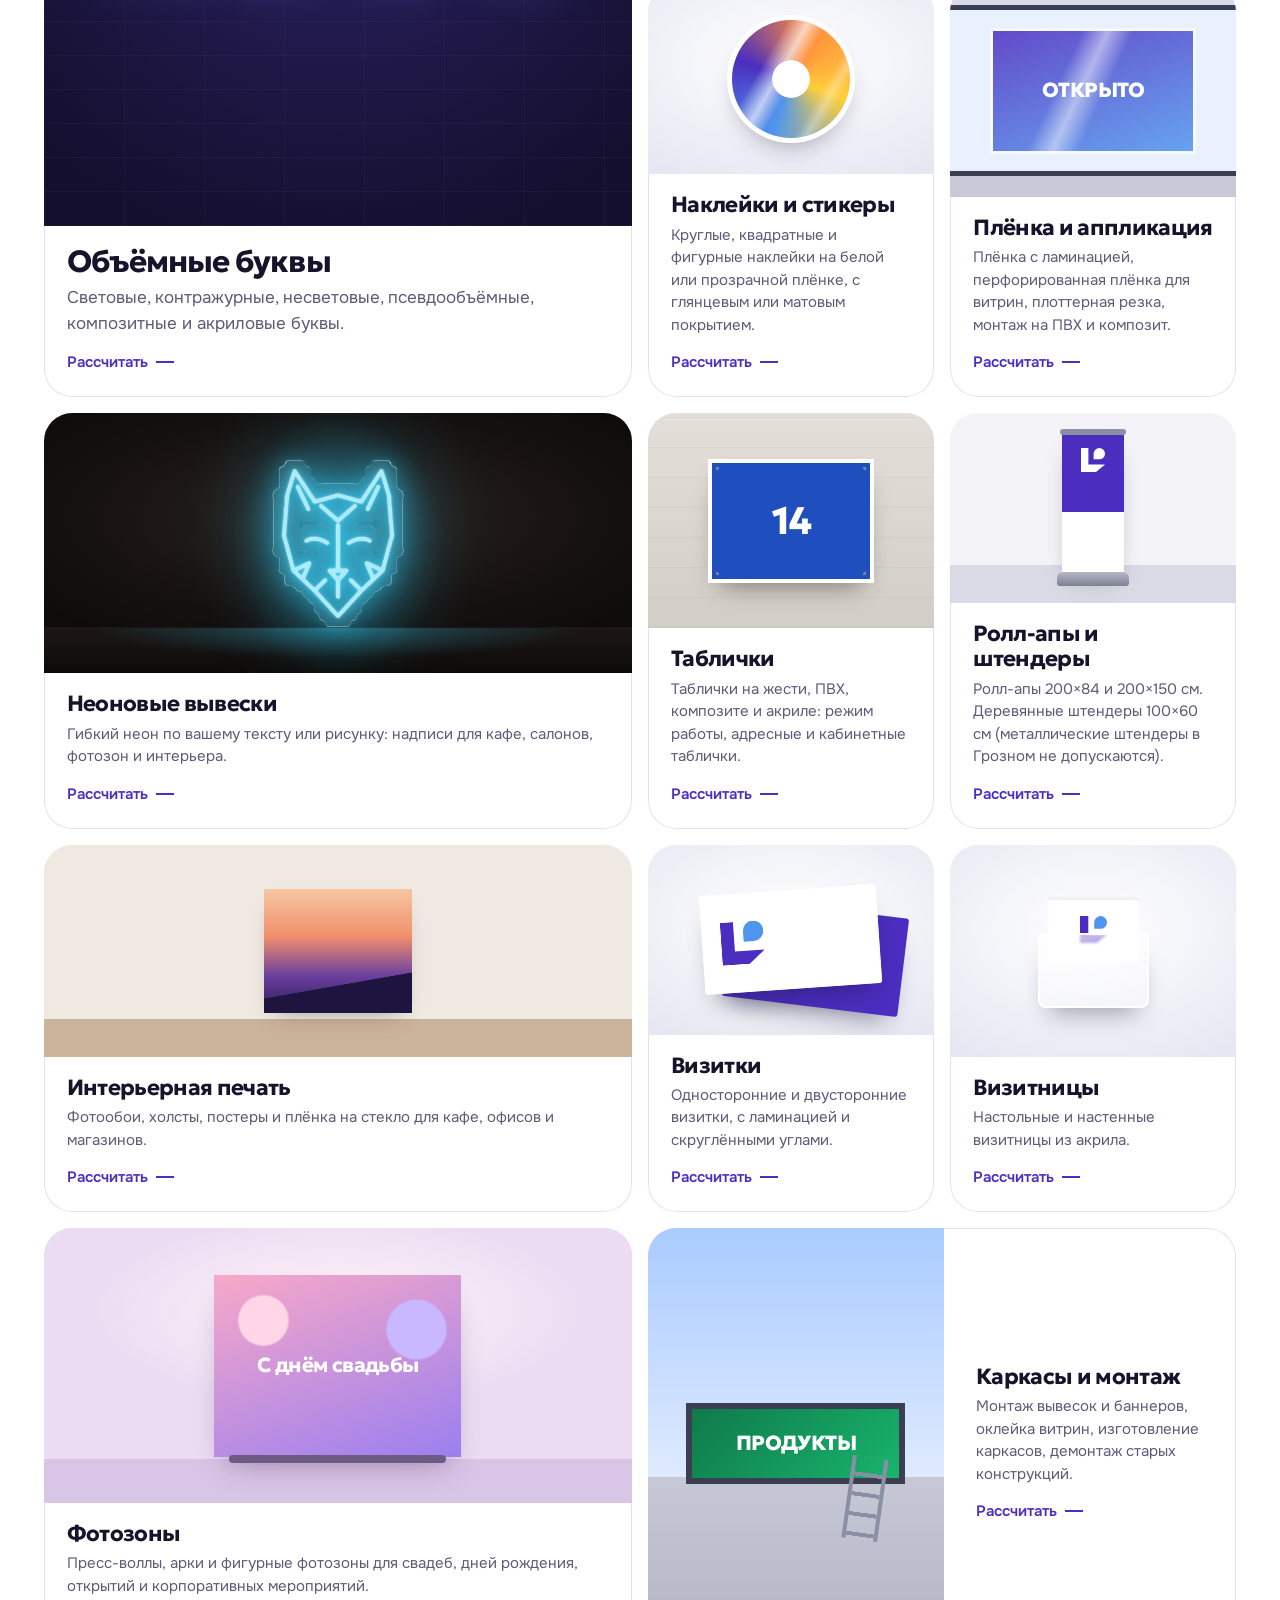
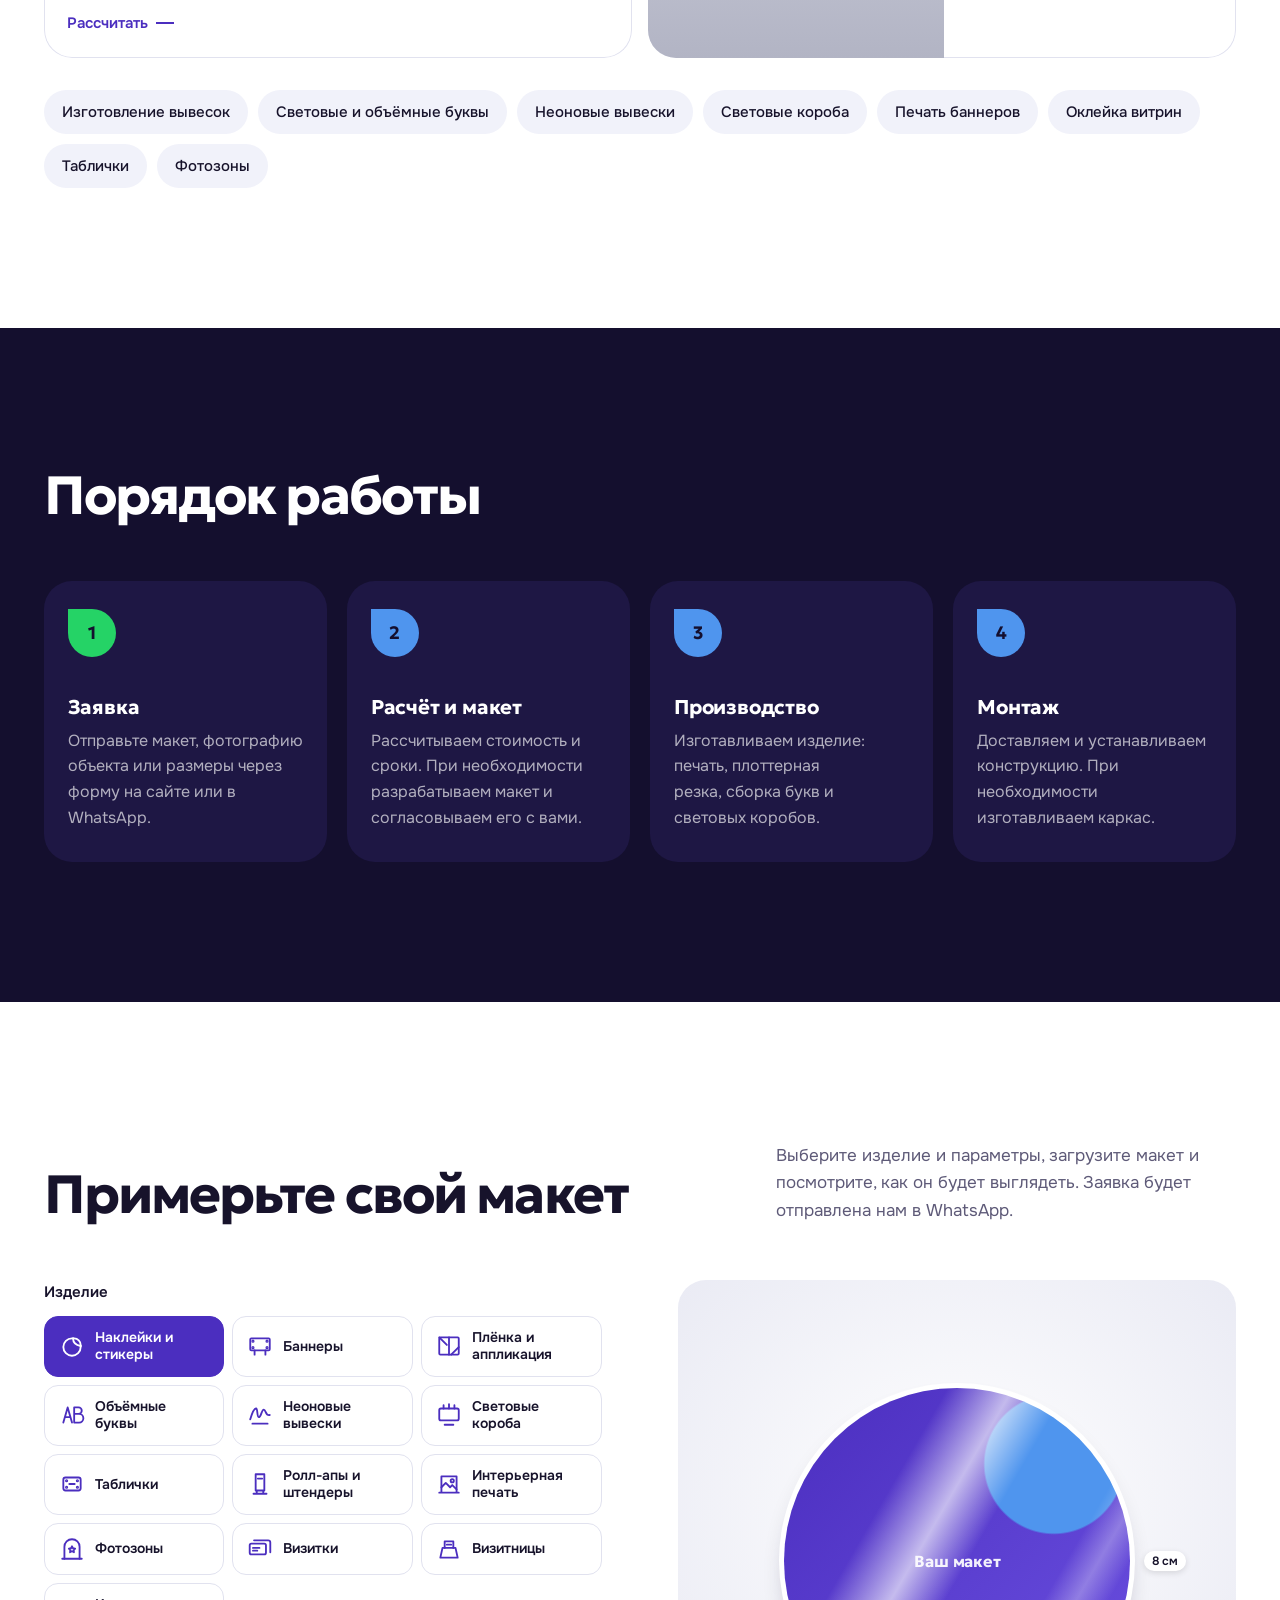
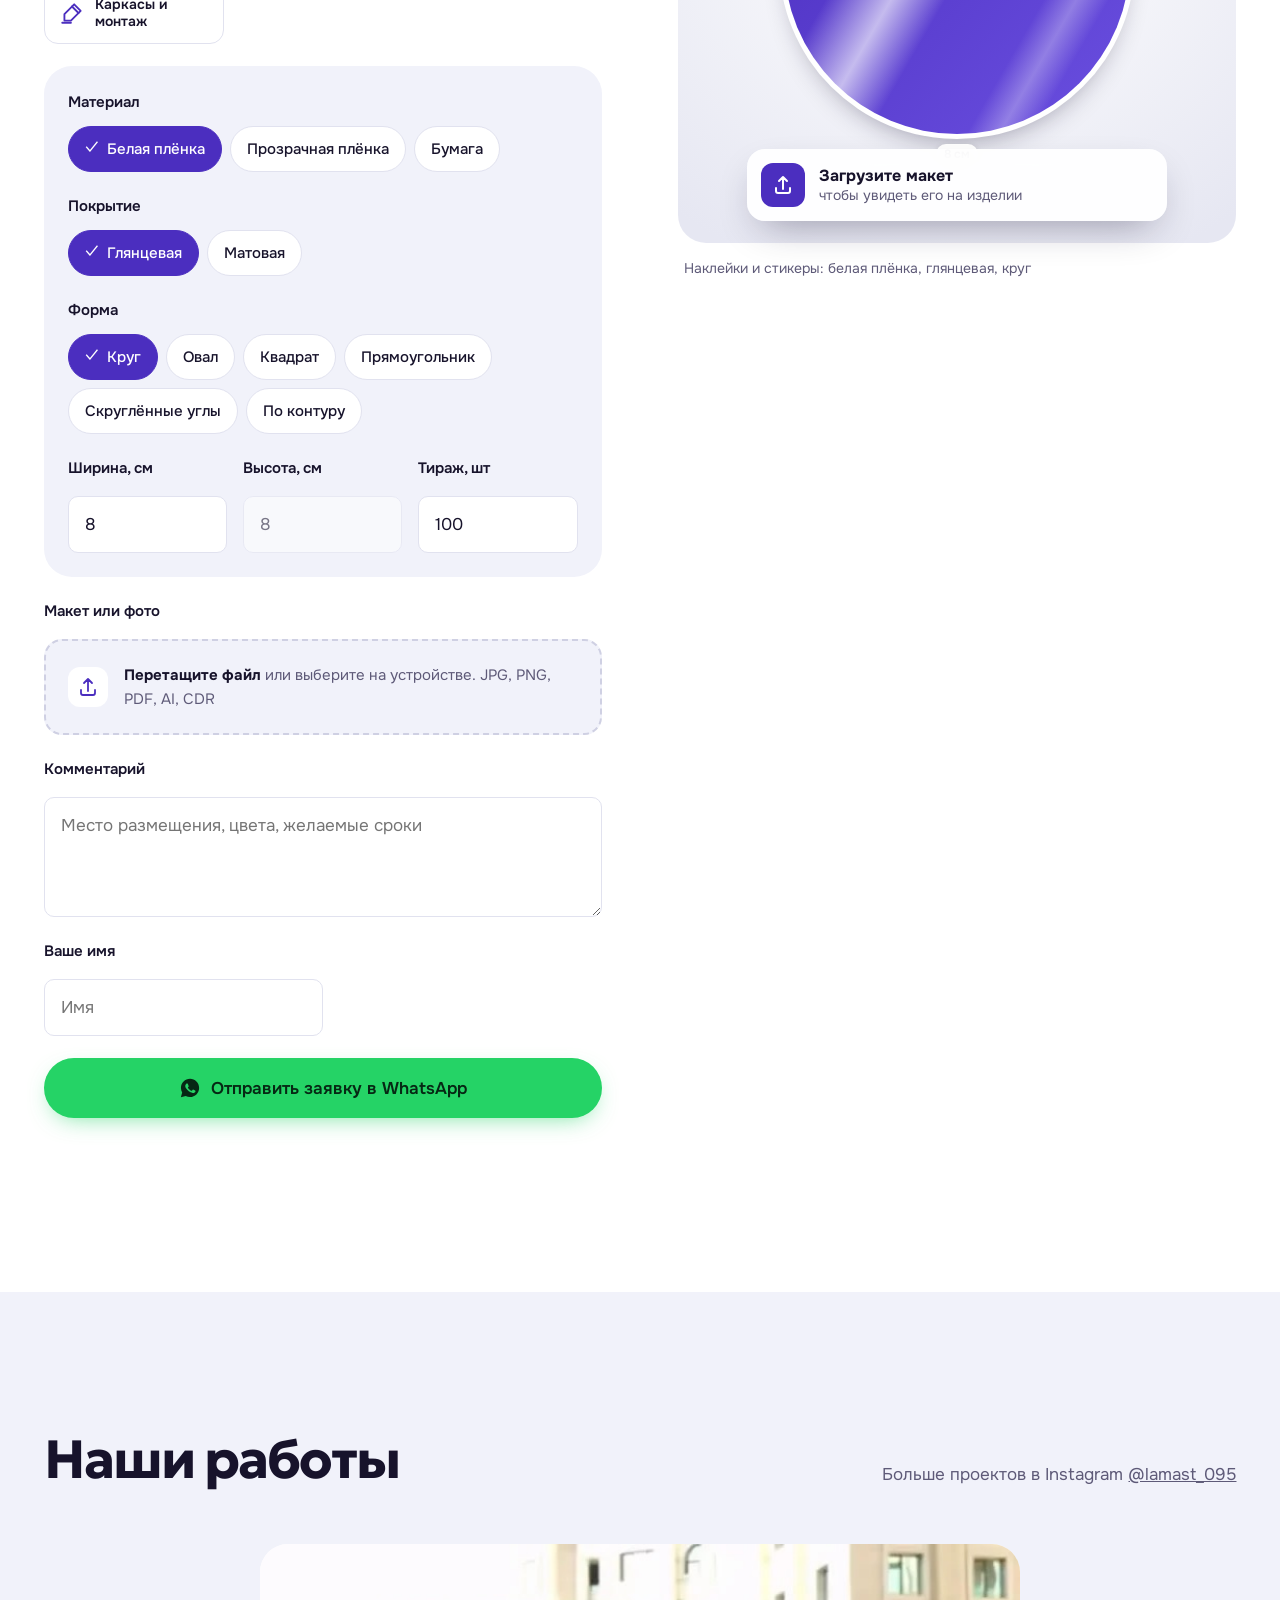
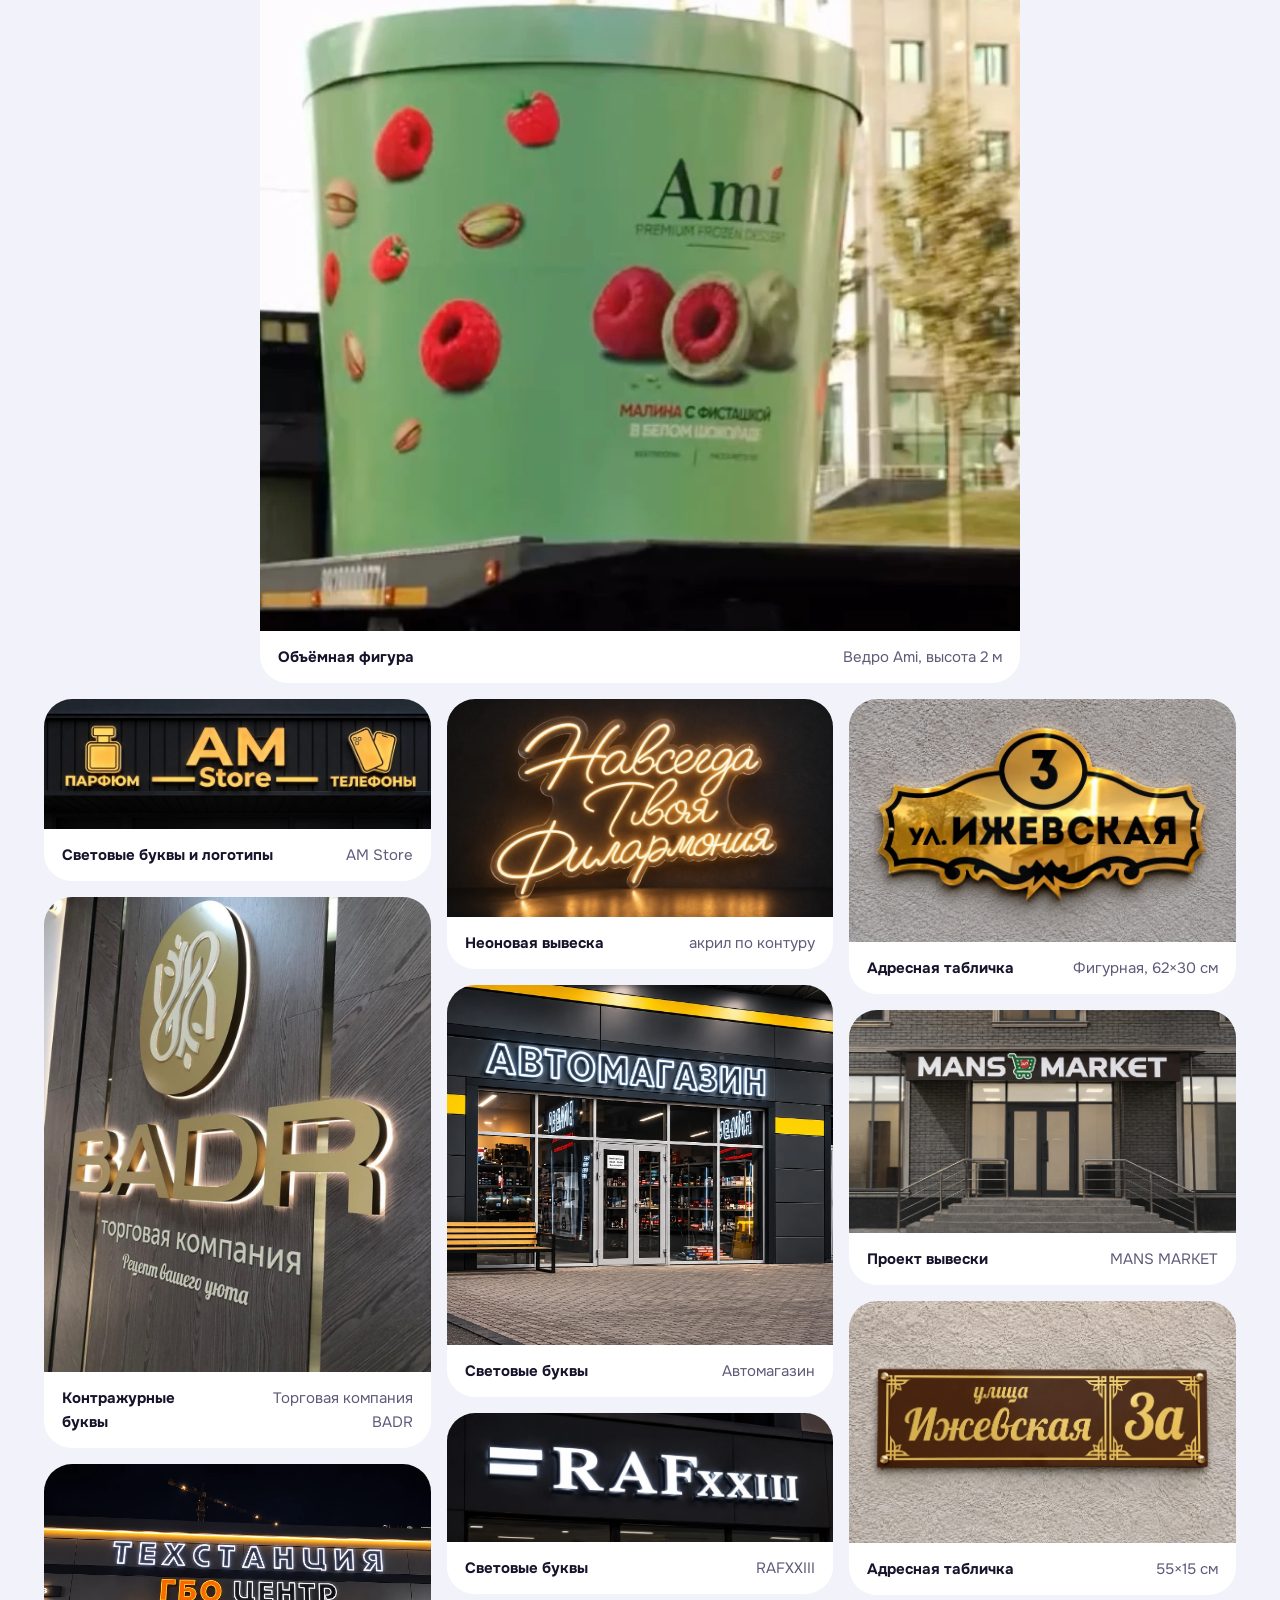
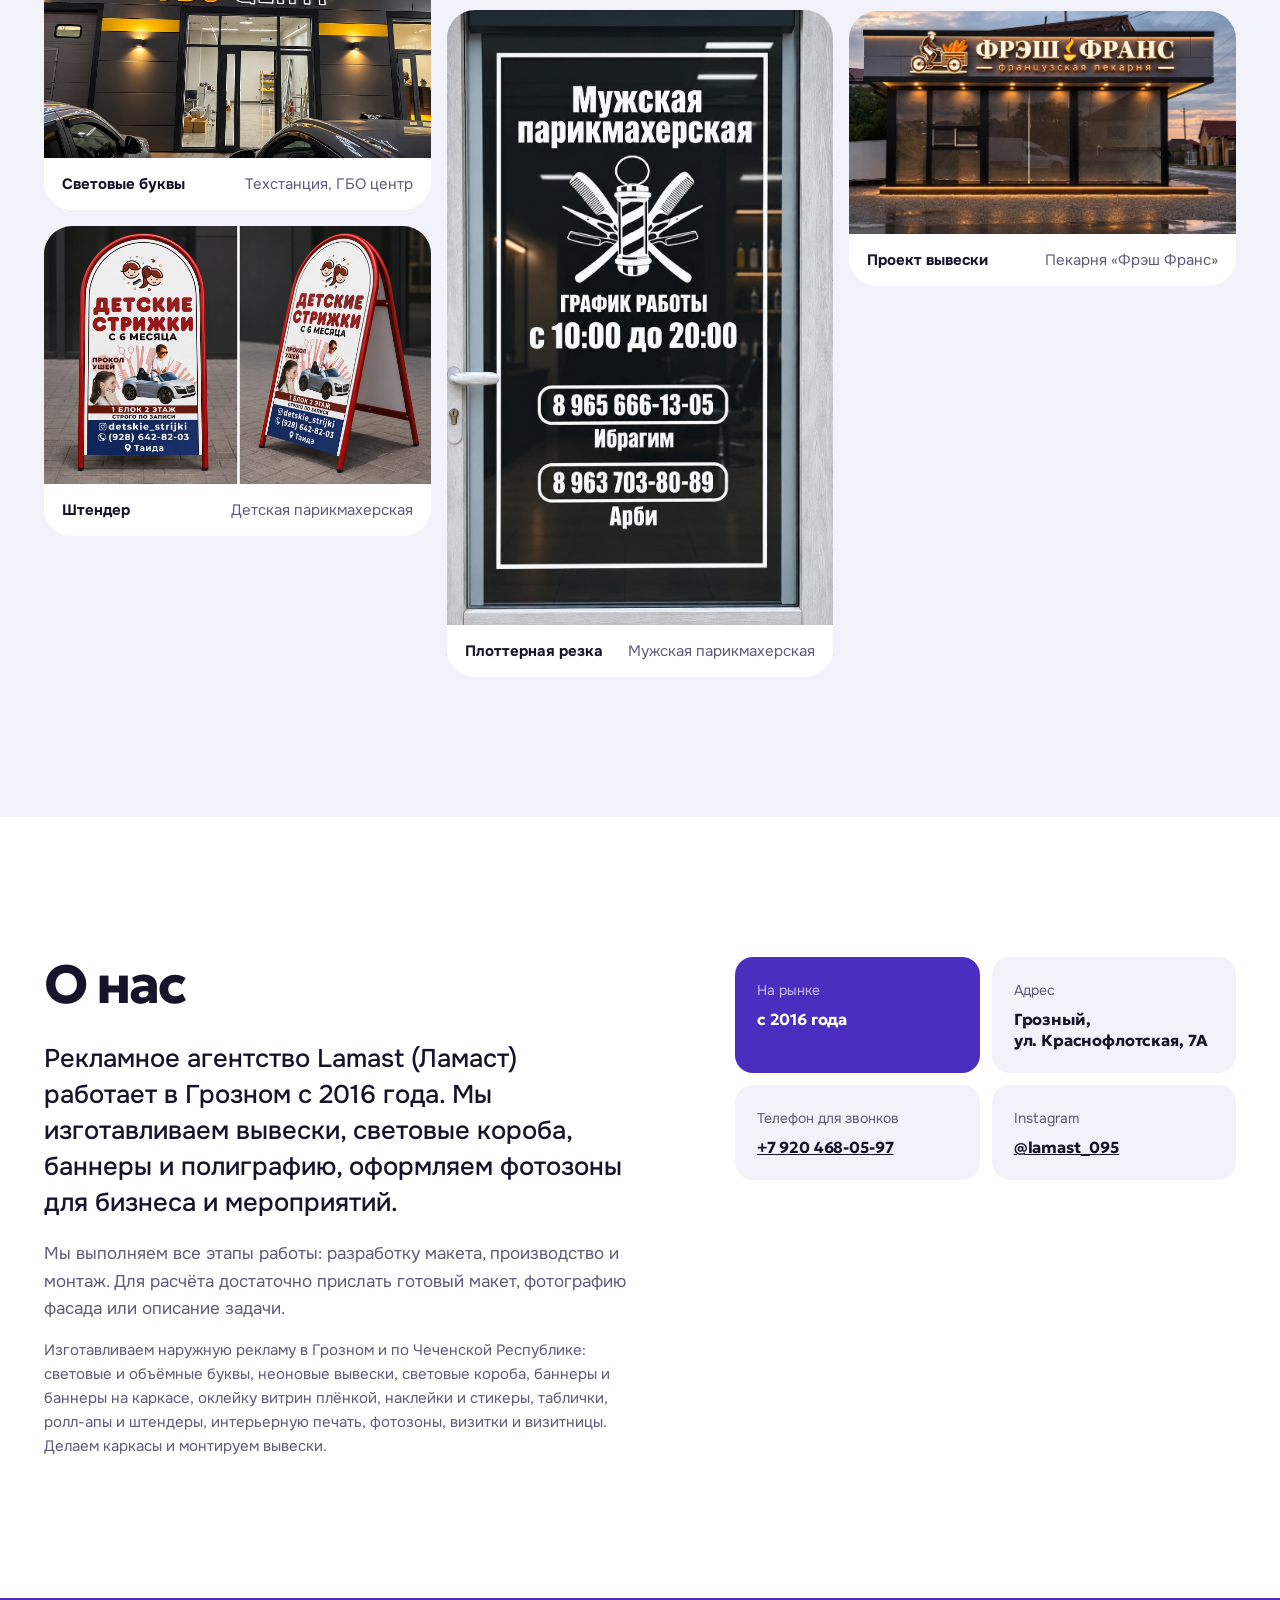
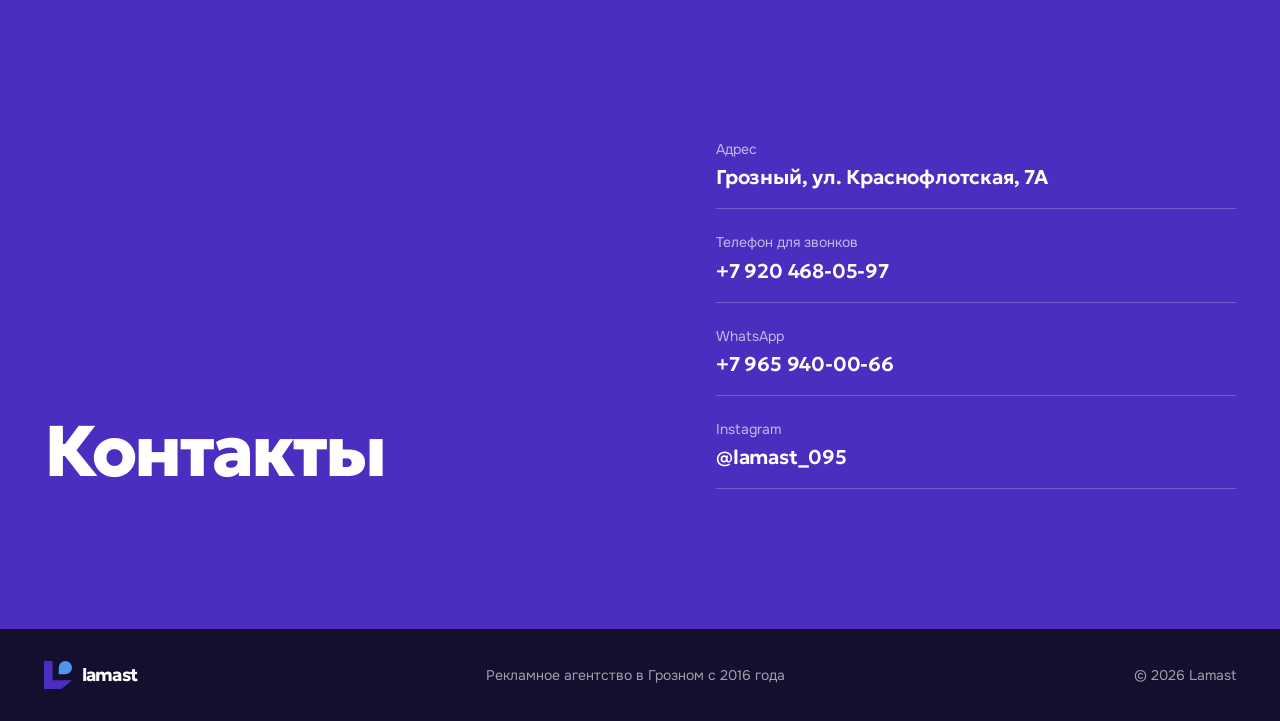
==== commit 1de82f80: "Страницы услуг для поиска, заголовок с названием, favicon.ico, координаты и часы в разметке Восемь с" ====
--- a/index.html
+++ b/index.html
@@ -3,7 +3,7 @@
 <head>
   <meta charset="utf-8">
   <meta name="viewport" content="width=device-width, initial-scale=1">
-  <title>Наружная реклама и вывески в Грозном | Рекламное агентство Lamast (Ламаст)</title>
+  <title>Lamast (Ламаст) — рекламное агентство в Грозном: вывески и наружная реклама</title>
   <meta name="description" content="Рекламное агентство Lamast (Ламаст) в Грозном с 2016 года: наружная реклама, световые буквы, неоновые вывески, световые короба, баннеры, наклейки, таблички, фотозоны. Монтаж. Расчёт по вашему макету.">
   <link rel="canonical" href="https://ralamast.ru/">
   <meta name="robots" content="index, follow">
@@ -14,19 +14,22 @@
   <meta property="og:site_name" content="Lamast">
   <meta property="og:locale" content="ru_RU">
   <meta property="og:url" content="https://ralamast.ru/">
-  <meta property="og:title" content="Рекламное агентство Lamast (Ламаст) в Грозном">
+  <meta property="og:title" content="Lamast — рекламное агентство в Грозном">
   <meta property="og:description" content="Наружная реклама, вывески, неон, баннеры, наклейки и фотозоны. Примерьте свой макет на изделии и отправьте заявку в WhatsApp.">
   <meta property="og:image" content="https://ralamast.ru/assets/og.jpg">
   <meta property="og:image:width" content="1200">
   <meta property="og:image:height" content="632">
   <meta name="twitter:card" content="summary_large_image">
-  <link rel="icon" href="favicon.png" type="image/png" sizes="48x48">
-  <link rel="icon" href="assets/logo-mark.svg" type="image/svg+xml">
+  <link rel="icon" href="/favicon.ico" sizes="any">
+  <link rel="icon" href="/favicon.png" type="image/png" sizes="48x48">
+  <link rel="icon" href="/assets/icon-96.png" type="image/png" sizes="96x96">
+  <link rel="icon" href="/assets/icon-192.png" type="image/png" sizes="192x192">
+  <link rel="icon" href="/assets/logo-mark.svg" type="image/svg+xml">
   <link rel="apple-touch-icon" href="assets/apple-touch-icon.png">
   <link rel="preconnect" href="https://fonts.googleapis.com">
   <link rel="preconnect" href="https://fonts.gstatic.com" crossorigin>
   <link href="https://fonts.googleapis.com/css2?family=Geologica:wght@400;500;600;700;800&family=Onest:wght@400;500;600&family=Marck+Script&display=swap" rel="stylesheet">
-  <link rel="stylesheet" href="styles.css?v=202611181742">
+  <link rel="stylesheet" href="styles.css?v=202611191532">
   <script type="application/ld+json">
 {
   "@context": "https://schema.org",
@@ -47,15 +50,27 @@
       "foundingDate": "2016",
       "telephone": "+7 920 468-05-97",
       "contactPoint": [
-        {"@type": "ContactPoint", "telephone": "+7 920 468-05-97", "contactType": "customer service", "availableLanguage": "Russian"},
-        {"@type": "ContactPoint", "telephone": "+7 965 940-00-66", "contactType": "sales", "description": "WhatsApp: заявки и макеты", "availableLanguage": "Russian"}
+        {
+          "@type": "ContactPoint",
+          "telephone": "+7 920 468-05-97",
+          "contactType": "customer service",
+          "availableLanguage": "Russian"
+        },
+        {
+          "@type": "ContactPoint",
+          "telephone": "+7 965 940-00-66",
+          "contactType": "sales",
+          "description": "WhatsApp: заявки и макеты",
+          "availableLanguage": "Russian"
+        }
       ],
       "address": {
         "@type": "PostalAddress",
         "streetAddress": "ул. Краснофлотская, 7А",
         "addressLocality": "Грозный",
         "addressRegion": "Чеченская Республика",
-        "addressCountry": "RU"
+        "addressCountry": "RU",
+        "postalCode": "364029"
       },
       "areaServed": [
         "Грозный",
@@ -174,7 +189,29 @@
             }
           }
         ]
-      }
+      },
+      "geo": {
+        "@type": "GeoCoordinates",
+        "latitude": 43.30242,
+        "longitude": 45.71613
+      },
+      "openingHoursSpecification": [
+        {
+          "@type": "OpeningHoursSpecification",
+          "dayOfWeek": [
+            "Monday",
+            "Tuesday",
+            "Wednesday",
+            "Thursday",
+            "Friday",
+            "Saturday",
+            "Sunday"
+          ],
+          "opens": "08:00",
+          "closes": "22:00"
+        }
+      ],
+      "hasMap": "https://yandex.ru/maps/org/89276249927"
     },
     {
       "@type": "WebSite",
@@ -261,6 +298,16 @@
       <div class="catalog" data-services>
         <!-- карточки строятся из PRODUCTS в script.js -->
       </div>
+      <nav class="svc-links" aria-label="Подробнее об услугах">
+        <a href="/vyveski/">Изготовление вывесок</a>
+        <a href="/svetovye-bukvy/">Световые и объёмные буквы</a>
+        <a href="/neonovye-vyveski/">Неоновые вывески</a>
+        <a href="/svetovye-koroba/">Световые короба</a>
+        <a href="/bannery/">Печать баннеров</a>
+        <a href="/okleyka-vitrin/">Оклейка витрин</a>
+        <a href="/tablichki/">Таблички</a>
+        <a href="/fotozony/">Фотозоны</a>
+      </nav>
     </div>
   </section>
 
@@ -504,8 +551,8 @@
   <symbol id="i-wa" viewBox="0 0 24 24"><path fill="currentColor" d="M12.04 2C6.58 2 2.13 6.45 2.13 11.91c0 1.75.46 3.45 1.32 4.95L2.05 22l5.25-1.38a9.9 9.9 0 0 0 4.74 1.21c5.46 0 9.91-4.45 9.91-9.91S17.5 2 12.04 2Zm5.8 14.05c-.24.68-1.42 1.32-1.96 1.37-.5.05-.97.23-3.27-.68-2.77-1.09-4.52-3.92-4.66-4.1-.13-.18-1.11-1.48-1.11-2.82 0-1.34.7-2 .95-2.27.25-.27.54-.34.72-.34h.52c.17 0 .4-.06.62.48.24.56.8 1.94.86 2.08.07.14.11.3.02.48-.09.18-.14.3-.27.45l-.41.48c-.14.13-.28.28-.12.56.16.27.72 1.18 1.54 1.92 1.06.95 1.95 1.24 2.23 1.38.27.14.43.11.59-.07.16-.18.68-.8.86-1.07.18-.27.36-.23.61-.14.25.09 1.6.75 1.87.89.27.14.45.2.52.32.07.11.07.66-.17 1.33Z"/></symbol>
 </svg>
 
-<script src="config.js?v=202611181742" defer></script>
-<script src="preview.js?v=202611181742" defer></script>
-<script src="script.js?v=202611181742" defer></script>
+<script src="config.js?v=202611191532" defer></script>
+<script src="preview.js?v=202611191532" defer></script>
+<script src="script.js?v=202611191532" defer></script>
 </body>
 </html>
--- a/styles.css
+++ b/styles.css
@@ -859,3 +859,41 @@
 .neon-plate-t { color: rgba(255,255,255,.1); -webkit-text-stroke: .34em rgba(255,255,255,.11); }
 .pv-neon--text.b-contour::after { inset: -20%; }
 .about__text .about__services { margin-top: 16px; font-size: 15px; line-height: 1.6; }
+
+/* ---------- страницы услуг ---------- */
+.svc-hero { background: radial-gradient(120% 90% at 80% 0%, #2a1f66 0%, var(--night) 60%); color: #fff; padding: 150px 0 80px; }
+.svc-hero h1 { font-size: clamp(38px, 6vw, 84px); font-weight: 800; max-width: 15ch; }
+.svc-hero__lead { margin: 24px 0 36px; max-width: 640px; font-size: clamp(17px, 1.5vw, 20px); color: rgba(255,255,255,.8); }
+.svc-crumbs { display: flex; gap: 10px; margin-bottom: 22px; font-size: 14px; color: rgba(255,255,255,.6); }
+.svc-crumbs a { text-decoration: none; }
+.svc-crumbs a:hover { color: #fff; }
+.svc { padding: clamp(64px, 8vw, 110px) 0; }
+.svc__in { display: grid; grid-template-columns: minmax(0, 1.5fr) minmax(280px, 1fr); gap: clamp(32px, 5vw, 80px); align-items: start; }
+.svc__block + .svc__block { margin-top: 44px; }
+.svc__block h2 { font-size: clamp(26px, 2.6vw, 38px); margin-bottom: 16px; }
+.svc__block p + p { margin-top: 12px; }
+.svc__block ul { margin: 0; padding: 0; list-style: none; display: grid; gap: 10px; }
+.svc__block li { position: relative; padding-left: 26px; }
+.svc__block li::before { content: ""; position: absolute; left: 0; top: .62em; width: 10px; height: 10px; border-radius: 50%; background: var(--sky); }
+.svc__side { position: sticky; top: 100px; display: grid; gap: 14px; padding: 28px; border-radius: var(--r-lg); background: var(--mist); }
+.svc__side h2 { font-size: 26px; }
+.svc__side p { color: var(--muted); }
+.svc__also { font-size: 15px; display: flex; flex-wrap: wrap; gap: 6px 14px; }
+.svc__also a { color: var(--violet); }
+.svc-faq { padding: clamp(64px, 8vw, 110px) 0; }
+.svc-faq__in { display: grid; grid-template-columns: minmax(0, 1fr) minmax(0, 1.5fr); gap: clamp(32px, 5vw, 80px); }
+.svc-faq h2 { font-size: clamp(30px, 3.4vw, 52px); }
+.svc__q { border-bottom: 1px solid var(--line); }
+.svc__q summary { cursor: pointer; padding: 20px 0; font: 600 19px/1.35 var(--display); list-style: none; display: flex; justify-content: space-between; gap: 16px; }
+.svc__q summary::-webkit-details-marker { display: none; }
+.svc__q summary::after { content: "+"; color: var(--violet); font-size: 24px; line-height: 1; }
+.svc__q[open] summary::after { content: "−"; }
+.svc__q p { padding: 0 0 20px; color: var(--muted); max-width: 680px; }
+.svc-links { margin-top: 32px; display: flex; flex-wrap: wrap; gap: 10px; }
+.svc-links a { padding: 10px 18px; border-radius: 999px; background: var(--mist); text-decoration: none; font-weight: 500; font-size: 15px; }
+.svc-links a:hover { background: var(--line); }
+@media (max-width: 820px) {
+  .svc__in, .svc-faq__in { grid-template-columns: 1fr; }
+  .svc__side { position: static; }
+  .svc-hero { padding: 120px 0 60px; }
+}
